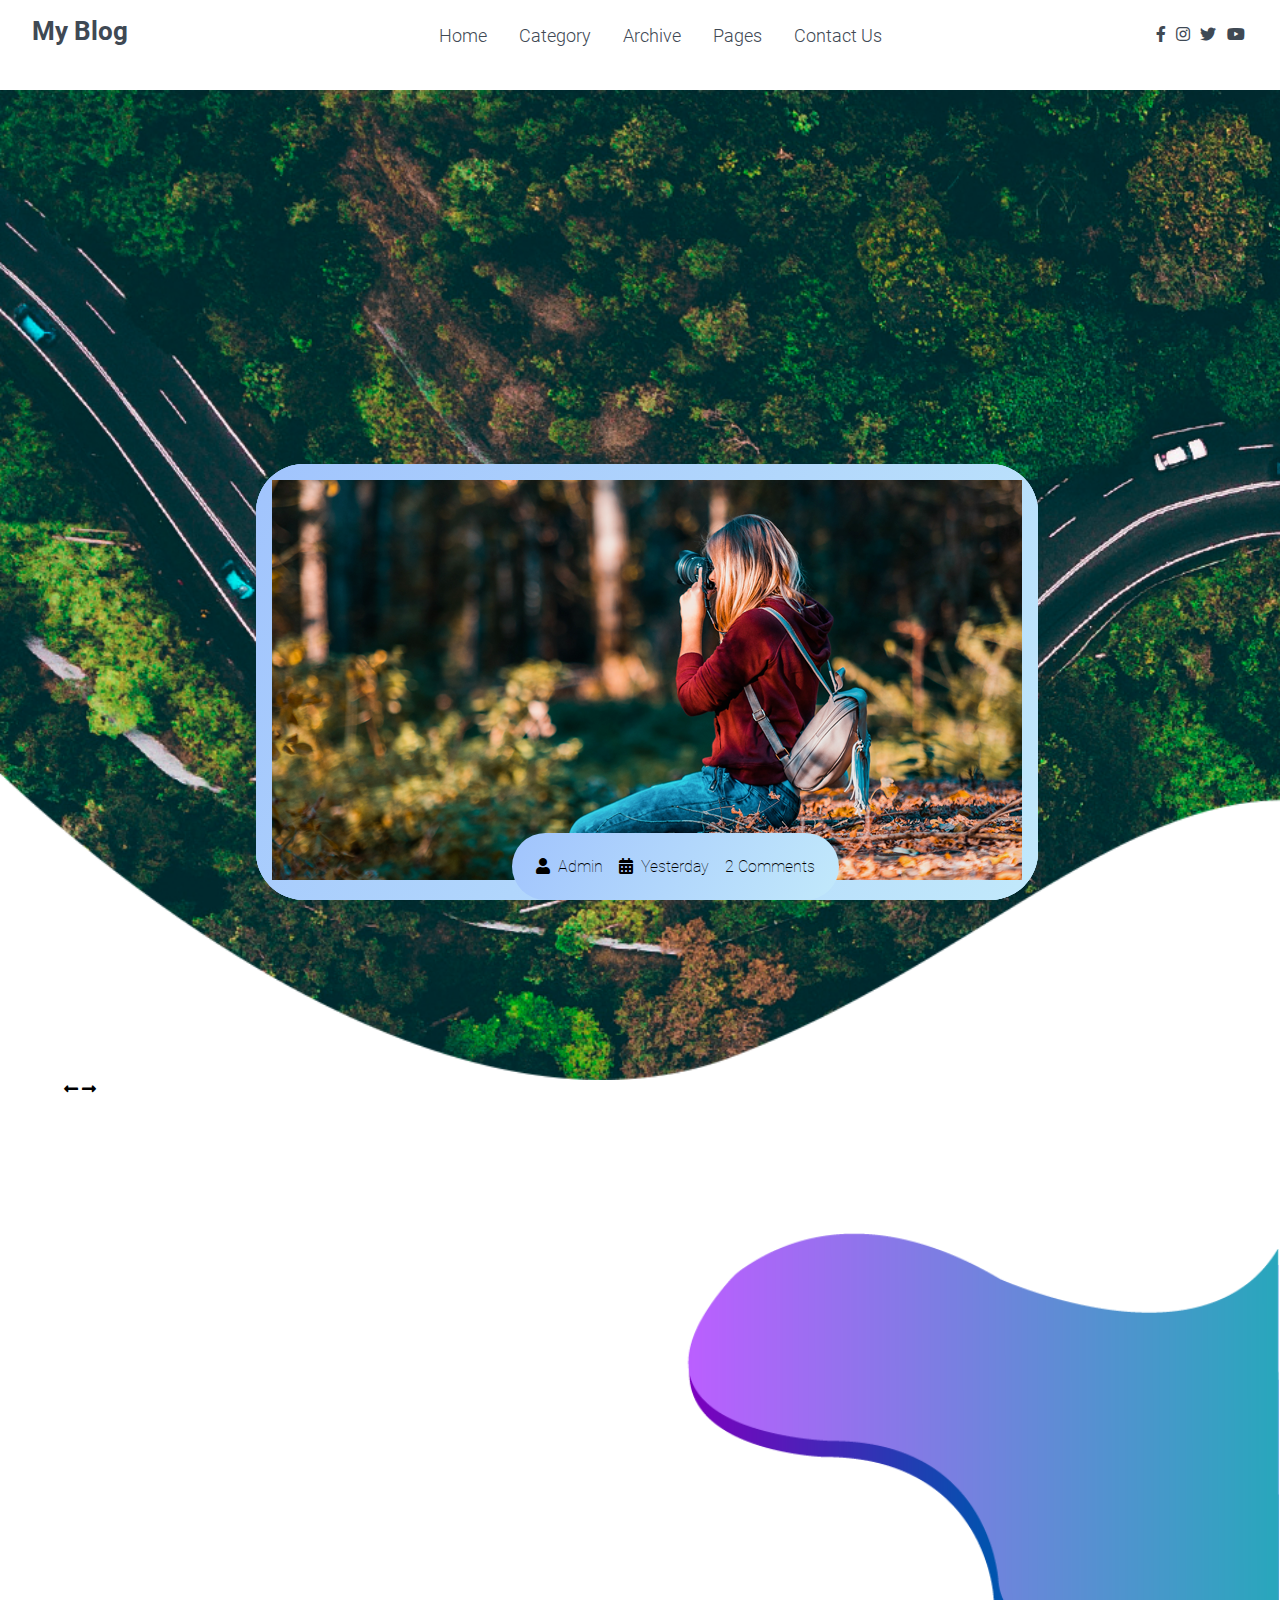
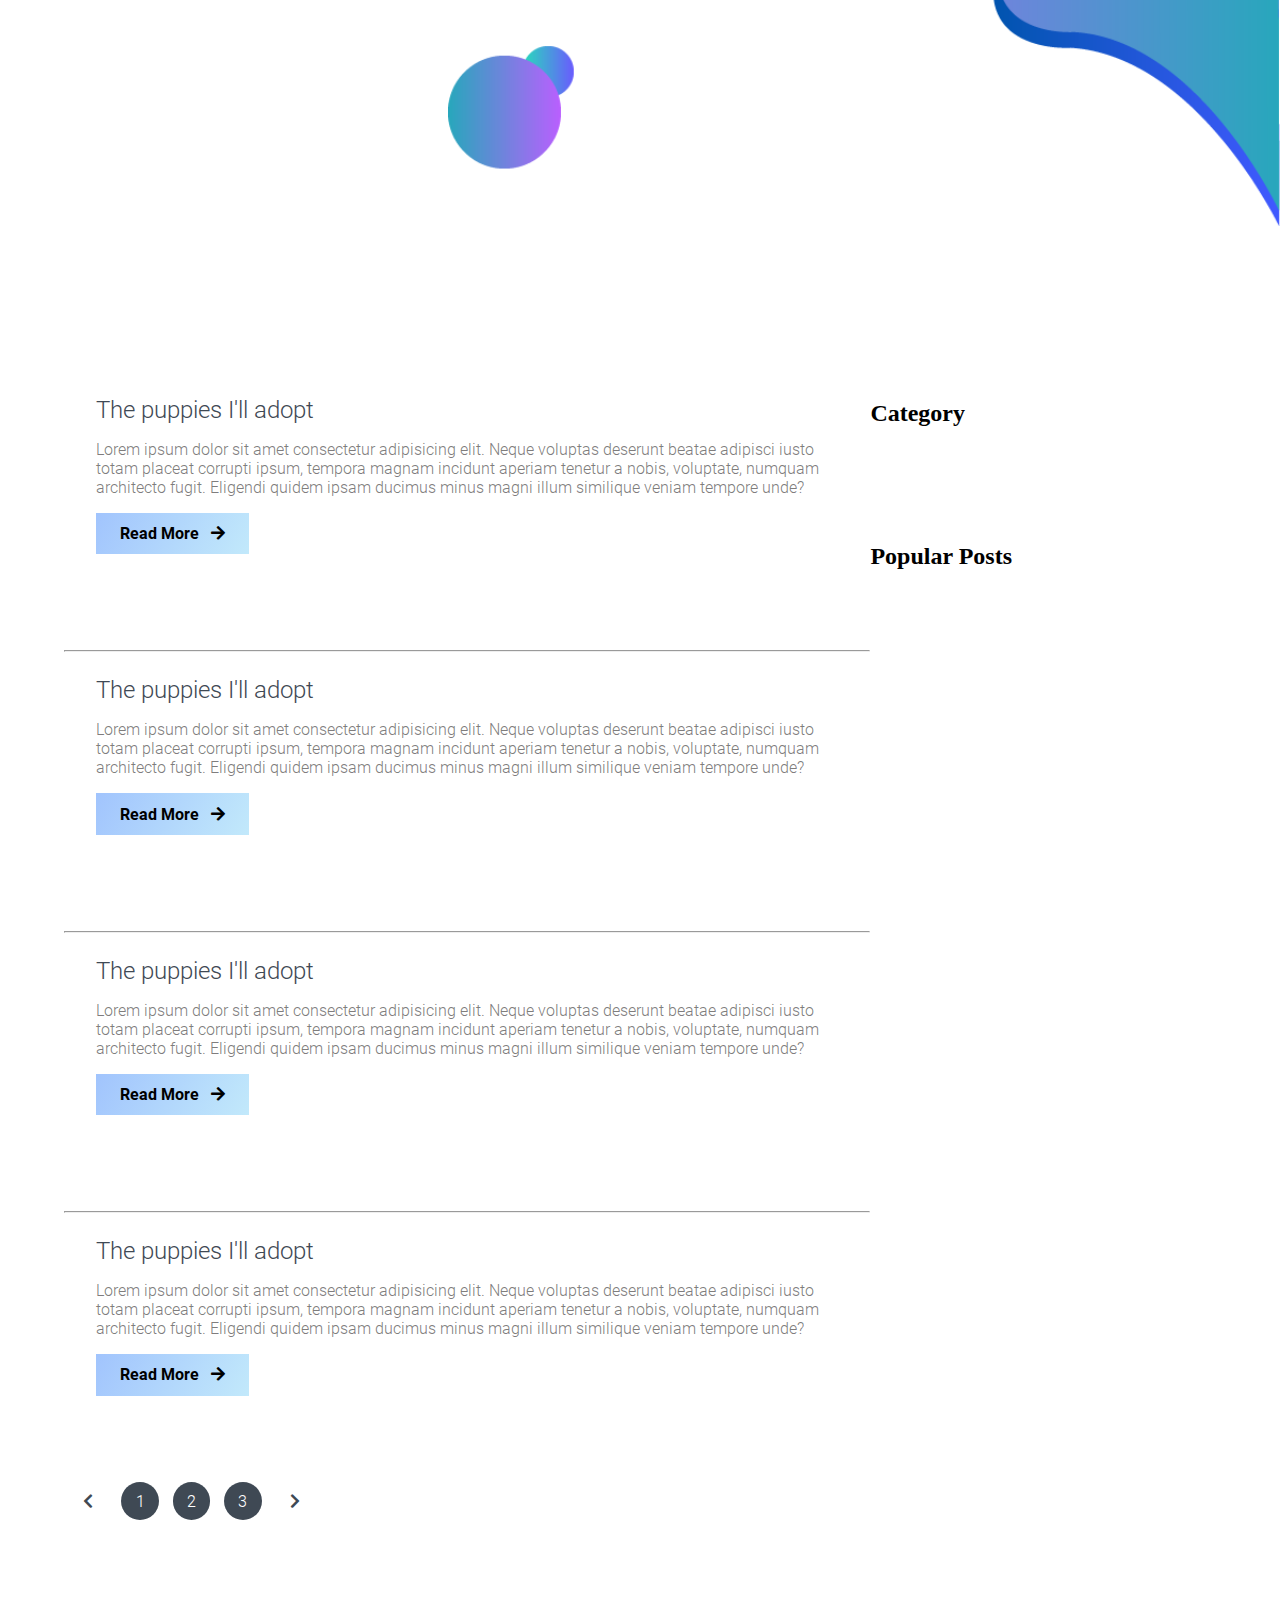
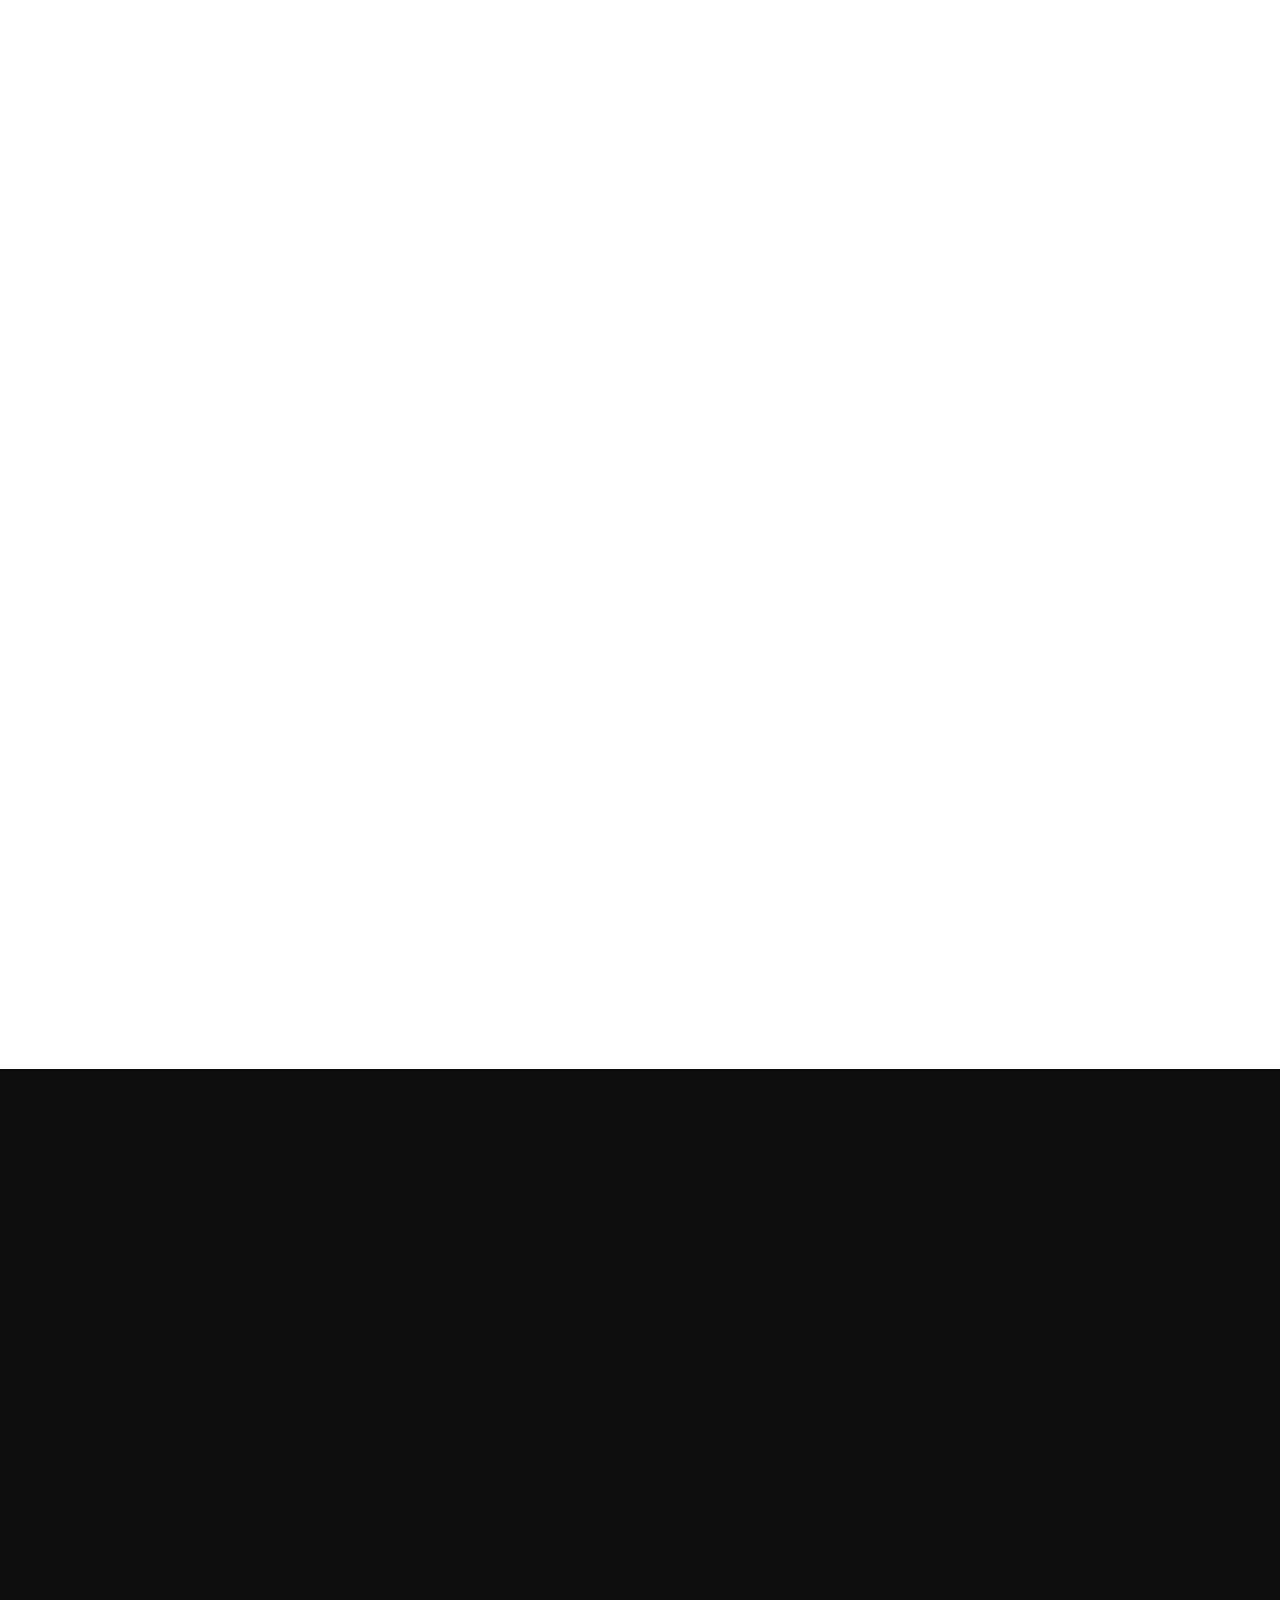
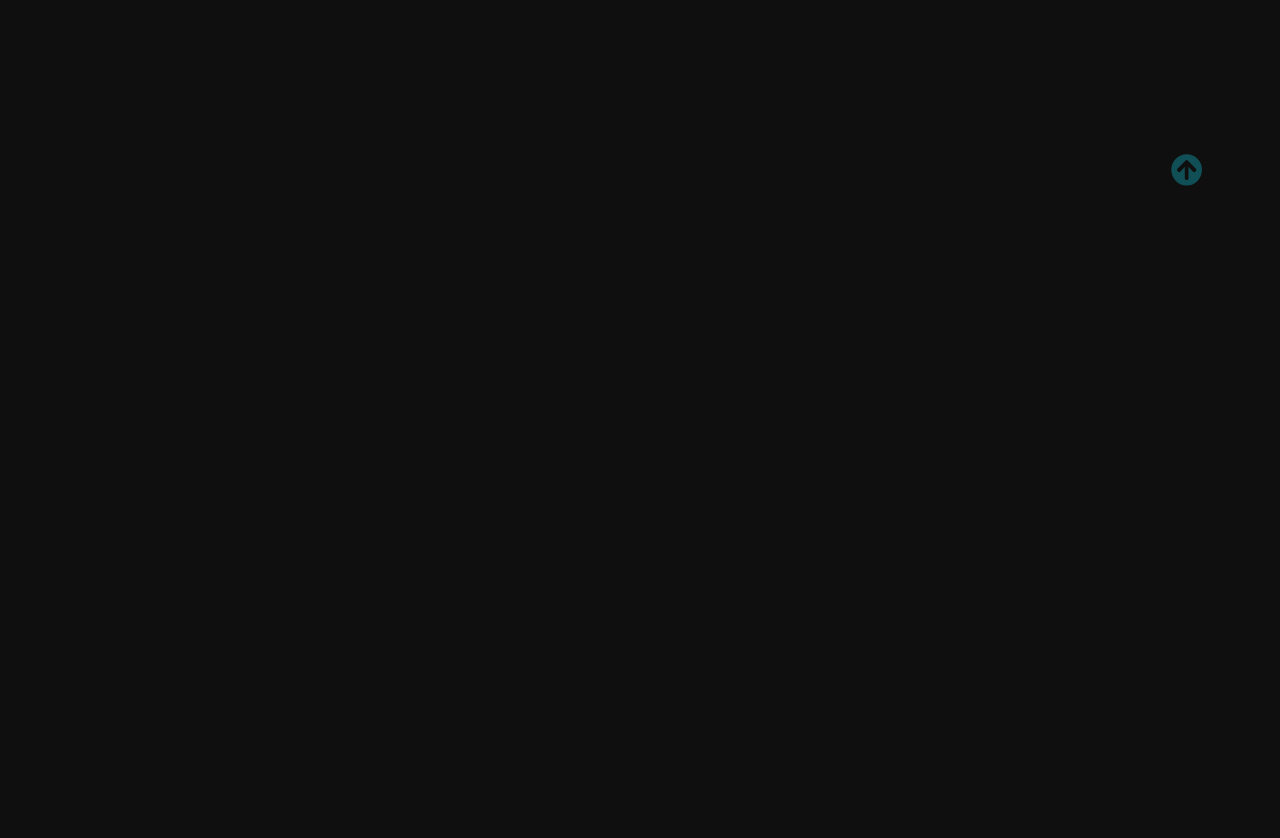
==== index.html @ 189ca778 "finished adding aos to site content" ====
<!DOCTYPE html>
<html lang="en">
<head>
    <meta charset="UTF-8">
    <meta name="viewport" content="width=device-width, initial-scale=1.0">
    <meta http-equiv="X-UA-Compatible" content="ie=edge">
    <title >My Blog</title>

    <!-- Font Awesome Icons -->
    <link rel="stylesheet" href="./css/all.css">

    <!---------------- Owl-Carousel ------------->
    <link rel="stylesheet" href="./css/owl.carousel.min.css">
    <link rel="stylesheet" href="./css/owl.theme.default.min.css">

    <!-- ------ AOS Library --------- -->
    <link rel="stylesheet" href="./css/aos.css">

    <!-- Custom Style -->
    <link rel="stylesheet" href="./css/style.css">
</head>
<body>
    <!-- ------------------------------ Navigation ------------------------------- -->

    <nav class="nav">
        <div class="nav-menu flex-row">
            <div class="nav-brand">
                <a href="#" class="text-gray">My Blog</a>
            </div>
            <div class="toggle-collapse">
                <div class="toggle-icons">
                    <i class="fas fa-bars"></i>
                </div>
            </div>
            <div>
                <ul class="nav-items">
                    <li class="nav-link">
                        <a href="#">Home</a>
                    </li>
                    <li class="nav-link">
                        <a href="#">Category</a>
                    </li>
                    <li class="nav-link">
                        <a href="#">Archive</a>
                    </li>
                    <li class="nav-link">
                        <a href="#">Pages</a>
                    </li>
                    <li class="nav-link">
                        <a href="#">Contact Us</a>
                    </li>
                </ul>
            </div>
            <div class="social text-gray">
                <a href="#"><i class="fab fa-facebook-f"></i></a>
                <a href="#"><i class="fab fa-instagram"></i></a>
                <a href="#"><i class="fab fa-twitter"></i></a>
                <a href="#"><i class="fab fa-youtube"></i></a>
            </div>
        </div>
    </nav>

    <!-- --------------X---------------- Navigation ----------------X--------------- -->

    <!--------------------- Main Site Section ------------------------->

    <main>

        <!-------------------- Site Title ---------------------->

        <section class="site-title">
            <div class="site-background" data-aos="fade-up" data-aos-delay="100">
                <h3>The Places I'll Go</h3>
                <h1>When Quarantine Ends</h1>
                <button class="btn">Explore</button>
            </div>
        </section>
        
        <!---------X----------- Site Title ------------X---------->
        


        <!--------------------- Blog Carousel ---------------------->


        <section>
            <div class="blog">
                <div class="container">
                    <div class="owl-carousel owl-theme blog-post">
                        <div class="blog-content" data-aos="fade-right" data-aos-delay="200">
                            <img src="./assets/Blog-post/post-1.jpg" alt="post-1">
                            <div class="blog-title">
                                <h3>London Fashion week's continued the evolution</h3>
                                <button class="btn btn-blog">Fashion</button>
                                <span>2 minutes</span>
                            </div>
                        </div>
                        <div class="blog-content" data-aos="fade-in" data-aos-delay="200">
                            <img src="./assets/Blog-post/post-3.jpg" alt="post-1">
                            <div class="blog-title">
                                <h3>London Fashion week's continued the evolution</h3>
                                <button class="btn btn-blog">Fashion</button>
                                <span>2 minutes</span>
                            </div>
                        </div>
                        <div class="blog-content" data-aos="fade-left" data-aos-delay="200">
                            <img src="./assets/Blog-post/post-2.jpg" alt="post-1">
                            <div class="blog-title">
                                <h3>London Fashion week's continued the evolution</h3>
                                <button class="btn btn-blog">Fashion</button>
                                <span>2 minutes</span>
                            </div>
                        </div>
                        <div class="blog-content" data-aos="fade-right" data-aos-delay="200">
                            <img src="./assets/Blog-post/post-5.png" alt="post-1">
                            <div class="blog-title">
                                <h3>London Fashion week's continued the evolution</h3>
                                <button class="btn btn-blog">Fashion</button>
                                <span>2 minutes</span>
                            </div>
                        </div>
                    </div>
                    <div class="owl-navigation">
                        <span class="owl-nav-prev"><i class="fas fa-long-arrow-alt-left"></i></span>
                        <span class="owl-nav-next"><i class="fas fa-long-arrow-alt-right"></i></span>
                    </div>
                </div>
            </div>
        </section>
        

        <!-----------X---------- Blog Carousel -------------X--------->


        <!---------------------- Site Content ------------------->


        <section class="container">
            <div class="site-content">
                <div class="posts">
                    <div class="post-content">
                        <div class="post-image">
                            <div>
                                <img src="./assets/Blog-post/blog1.png" class="img" alt="blog1">
                            </div>
                            <div class="post-info flex-row">
                                <span><i class="fas fa-user text-grey"></i>&nbsp;&nbsp;Admin</span>
                                <span><i class="fas fa-calendar-alt text-grey"></i>&nbsp;&nbsp;Yesterday</span>
                                <span>2 Comments</span>
                            </div>
                        </div>
                        <div class="post-title">
                            <a href="#">The puppies I'll adopt</a>
                            <p>Lorem ipsum dolor sit amet consectetur adipisicing elit. Neque voluptas deserunt beatae
                                adipisci iusto totam placeat corrupti ipsum, tempora magnam incidunt aperiam tenetur a
                                nobis, voluptate, numquam architecto fugit. Eligendi quidem ipsam ducimus minus magni
                                illum similique veniam tempore unde?
                            </p>
                            <button class="btn post-btn">Read More &nbsp; <i class="fas fa-arrow-right"></i></button>
                        </div>
                    </div>
                    <hr>

                    <div class="post-content">
                        <div class="post-image">
                            <div>
                                <img src="./assets/Blog-post/blog1.png" class="img" alt="blog1">
                            </div>
                            <div class="post-info flex-row">
                                <span><i class="fas fa-user text-grey"></i>&nbsp;&nbsp;Admin</span>
                                <span><i class="fas fa-calendar-alt text-grey"></i>&nbsp;&nbsp;Yesterday</span>
                                <span>2 Comments</span>
                            </div>
                        </div>
                        <div class="post-title">
                            <a href="#">The puppies I'll adopt</a>
                            <p>Lorem ipsum dolor sit amet consectetur adipisicing elit. Neque voluptas deserunt beatae
                                adipisci iusto totam placeat corrupti ipsum, tempora magnam incidunt aperiam tenetur a
                                nobis, voluptate, numquam architecto fugit. Eligendi quidem ipsam ducimus minus magni
                                illum similique veniam tempore unde?
                            </p>
                            <button class="btn post-btn">Read More &nbsp; <i class="fas fa-arrow-right"></i></button>
                        </div>
                    </div>
                    <hr>

                    <div class="post-content">
                        <div class="post-image">
                            <div>
                                <img src="./assets/Blog-post/blog1.png" class="img" alt="blog1">
                            </div>
                            <div class="post-info flex-row">
                                <span><i class="fas fa-user text-grey"></i>&nbsp;&nbsp;Admin</span>
                                <span><i class="fas fa-calendar-alt text-grey"></i>&nbsp;&nbsp;Yesterday</span>
                                <span>2 Comments</span>
                            </div>
                        </div>
                        <div class="post-title">
                            <a href="#">The puppies I'll adopt</a>
                            <p>Lorem ipsum dolor sit amet consectetur adipisicing elit. Neque voluptas deserunt beatae
                                adipisci iusto totam placeat corrupti ipsum, tempora magnam incidunt aperiam tenetur a
                                nobis, voluptate, numquam architecto fugit. Eligendi quidem ipsam ducimus minus magni
                                illum similique veniam tempore unde?
                            </p>
                            <button class="btn post-btn">Read More &nbsp; <i class="fas fa-arrow-right"></i></button>
                        </div>
                    </div>
                    <hr>
                    
                    <div class="post-content">
                        <div class="post-image">
                            <div>
                                <img src="./assets/Blog-post/blog1.png" class="img" alt="blog1">
                            </div>
                            <div class="post-info flex-row">
                                <span><i class="fas fa-user text-grey"></i>&nbsp;&nbsp;Admin</span>
                                <span><i class="fas fa-calendar-alt text-grey"></i>&nbsp;&nbsp;Yesterday</span>
                                <span>2 Comments</span>
                            </div>
                        </div>
                        <div class="post-title">
                            <a href="#">The puppies I'll adopt</a>
                            <p>Lorem ipsum dolor sit amet consectetur adipisicing elit. Neque voluptas deserunt beatae
                                adipisci iusto totam placeat corrupti ipsum, tempora magnam incidunt aperiam tenetur a
                                nobis, voluptate, numquam architecto fugit. Eligendi quidem ipsam ducimus minus magni
                                illum similique veniam tempore unde?
                            </p>
                            <button class="btn post-btn">Read More &nbsp; <i class="fas fa-arrow-right"></i></button>
                        </div>
                    </div>
                    <div class="pagination">
                        <a href="#"><i class="fas fa-chevron-left"></i></a>
                        <a href="#" class="pages">1</a>
                        <a href="#" class="pages">2</a>
                        <a href="#" class="pages">3</a>
                        <a href="#"><i class="fas fa-chevron-right"></i></a>
                    </div>
                </div>
                <aside class="sidebar">
                    <div class="category">
                        <h2>Category</h2>
                        <ul>
                            <li class="list-items" data-aos="fade-left" data-aos-delay="100">
                                <a href="#">Software</a>
                                <span>(0.5)</span>
                            </li>

                            <li class="list-items" data-aos="fade-left" data-aos-delay="200">
                                <a href="#">Technology</a>
                                <span>(0.5)</span>
                            </li>

                            <li class="list-items" data-aos="fade-left" data-aos-delay="300">
                                <a href="#">Lifestyle</a>
                                <span>(0.5)</span>
                            </li>

                            <li class="list-items" data-aos="fade-left" data-aos-delay="400">
                                <a href="#">Shopping</a>
                                <span>(0.5)</span>
                            </li>
                        </ul>
                    </div>
                    <div class="popular-posts">
                        <h2>Popular Posts</h2>
                        <div class="post-content" data-aos="flip-up" data-aos-delay="100">
                            <div class="post-image">
                                <div>
                                    <img src="./assets/Blog-post/blog1.png" class="img" alt="blog1">
                                </div>
                                <div class="post-info flex-row">
                                    <span><i class="fas fa-user text-grey"></i>&nbsp;&nbsp;Admin</span>
                                    <span><i class="fas fa-calendar-alt text-grey"></i>&nbsp;&nbsp;Yesterday</span>
                                    <span>2 Comments</span>
                                </div>
                            </div>
                            <div class="post-title">
                                <a href="#">The puppies I'll adopt</a>
                                <p>Lorem ipsum dolor sit amet consectetur adipisicing elit. Neque voluptas deserunt beatae
                                    adipisci iusto totam placeat corrupti ipsum, tempora magnam incidunt aperiam tenetur a
                                    nobis, voluptate, numquam architecto fugit. Eligendi quidem ipsam ducimus minus magni
                                    illum similique veniam tempore unde?
                                </p>
                                <button class="btn post-btn">Read More &nbsp; <i class="fas fa-arrow-right"></i></button>
                            </div>
                        </div>

                        <div class="post-content" data-aos="flip-up" data-aos-delay="200">
                            <div class="post-image">
                                <div>
                                    <img src="./assets/Blog-post/blog1.png" class="img" alt="blog1">
                                </div>
                                <div class="post-info flex-row">
                                    <span><i class="fas fa-user text-grey"></i>&nbsp;&nbsp;Admin</span>
                                    <span><i class="fas fa-calendar-alt text-grey"></i>&nbsp;&nbsp;Yesterday</span>
                                    <span>2 Comments</span>
                                </div>
                            </div>
                            <div class="post-title">
                                <a href="#">The puppies I'll adopt</a>
                                <p>Lorem ipsum dolor sit amet consectetur adipisicing elit. Neque voluptas deserunt beatae
                                    adipisci iusto totam placeat corrupti ipsum, tempora magnam incidunt aperiam tenetur a
                                    nobis, voluptate, numquam architecto fugit. Eligendi quidem ipsam ducimus minus magni
                                    illum similique veniam tempore unde?
                                </p>
                                <button class="btn post-btn">Read More &nbsp; <i class="fas fa-arrow-right"></i></button>
                            </div>
                        </div>

                        <div class="post-content" data-aos="flip-up" data-aos-delay="300">
                            <div class="post-image">
                                <div>
                                    <img src="./assets/Blog-post/blog1.png" class="img" alt="blog1">
                                </div>
                                <div class="post-info flex-row">
                                    <span><i class="fas fa-user text-grey"></i>&nbsp;&nbsp;Admin</span>
                                    <span><i class="fas fa-calendar-alt text-grey"></i>&nbsp;&nbsp;Yesterday</span>
                                    <span>2 Comments</span>
                                </div>
                            </div>
                            <div class="post-title">
                                <a href="#">The puppies I'll adopt</a>
                                <p>Lorem ipsum dolor sit amet consectetur adipisicing elit. Neque voluptas deserunt beatae
                                    adipisci iusto totam placeat corrupti ipsum, tempora magnam incidunt aperiam tenetur a
                                    nobis, voluptate, numquam architecto fugit. Eligendi quidem ipsam ducimus minus magni
                                    illum similique veniam tempore unde?
                                </p>
                                <button class="btn post-btn">Read More &nbsp; <i class="fas fa-arrow-right"></i></button>
                            </div>
                        </div>

                        <div class="post-content" data-aos="flip-up" data-aos-delay="400">
                            <div class="post-image">
                                <div>
                                    <img src="./assets/Blog-post/blog1.png" class="img" alt="blog1">
                                </div>
                                <div class="post-info flex-row">
                                    <span><i class="fas fa-user text-grey"></i>&nbsp;&nbsp;Admin</span>
                                    <span><i class="fas fa-calendar-alt text-grey"></i>&nbsp;&nbsp;Yesterday</span>
                                    <span>2 Comments</span>
                                </div>
                            </div>
                            <div class="post-title">
                                <a href="#">The puppies I'll adopt</a>
                                <p>Lorem ipsum dolor sit amet consectetur adipisicing elit. Neque voluptas deserunt beatae
                                    adipisci iusto totam placeat corrupti ipsum, tempora magnam incidunt aperiam tenetur a
                                    nobis, voluptate, numquam architecto fugit. Eligendi quidem ipsam ducimus minus magni
                                    illum similique veniam tempore unde?
                                </p>
                                <button class="btn post-btn">Read More &nbsp; <i class="fas fa-arrow-right"></i></button>
                            </div>
                        </div>
                    </div>

                    <div class="newsletter" data-aos="fade-up" data-aos-delay="300">
                        <h2>Newsletter</h2>
                        <div class="form-element">
                            <input type="text" class="input-element" placeholder="Email">
                            <button class="btn form-btn">Subscribe</button>
                        </div>
                    </div>

                    <div class="popular-tags" data-aos="fade-up" data-aos-delay="200">
                        <h2>Popular Tags</h2>
                        <div class="tags flex-row">
                            <span class="tag" data-aos="flip-up" data-aos-delay="100">Software</span>
                            <span class="tag" data-aos="flip-up" data-aos-delay="200">Software</span>
                            <span class="tag" data-aos="flip-up" data-aos-delay="300">Software</span>
                            <span class="tag" data-aos="flip-up" data-aos-delay="400">Software</span>
                            <span class="tag" data-aos="flip-up" data-aos-delay="500">Software</span>
                        </div>
                    </div>
                </aside>
            </div>
        </section>

        <!-----------X----------- Site Content ---------X---------->


    </main>


    <!---------X------------ Main Site Section -----------X-------------->

    <!---------------------- Footer -------------------->

    <footer class="footer">
        <div class="container">
            <div class="about-us" data-aos="fade-right" data-aos-delay="200">
                <h2>About us</h2>
                <p>Lorem ipsum dolor sit amet consectetur adipisicing elit. Accusantium quia atque nemo ad modi officiis
                    iure, autem nulla tenetur repellendus.</p>
            </div>
            <div class="newsletter" data-aos="fade-right" data-aos-delay="200">
                <h2>Newsletter</h2>
                <p>Stay update with our latest</p>
                <div class="form-element">
                    <input type="text" placeholder="Email"><span><i class="fas fa-chevron-right"></i></span>
                </div>
            </div>
            <div class="instagram" data-aos="fade-left" data-aos-delay="200">
                <h2>Instagram</h2>
                <div class="flex-row">
                    <img src="./assets/instagram/thumb-card3.png" alt="insta1">
                    <img src="./assets/instagram/thumb-card4.png" alt="insta2">
                    <img src="./assets/instagram/thumb-card5.png" alt="insta3">
                </div>
                <div class="flex-row">
                    <img src="./assets/instagram/thumb-card6.png" alt="insta4">
                    <img src="./assets/instagram/thumb-card7.png" alt="insta5">
                    <img src="./assets/instagram/thumb-card8.png" alt="insta6">
                </div>
            </div>
            <div class="follow" data-aos="fade-left" data-aos-delay="200">
                <h2>Follow us</h2>
                <p>Let us be Social</p>
                <div>
                    <i class="fab fa-facebook-f"></i>
                    <i class="fab fa-twitter"></i>
                    <i class="fab fa-instagram"></i>
                    <i class="fab fa-youtube"></i>
                </div>
            </div>
        </div>
        <div class="move-up">
            <span><i class="fas fa-arrow-circle-up fa-2x"></i></span>
        </div>
    </footer>

    <!-----------X----------- Footer -----------X--------->


    <!-- Jquery Library file -->
    <script src="./js/Jquery3.5.1.min.js"></script>

    <!------------- Owl-Carousel JS ----------->
    <script src="./js/owl.carousel.min.js"></script>

    <!-- Custom Javascript file -->
    <script src="./js/main.js"></script>
</body>
</html>
---- css/style.css ----
@import url("./fonts.css");

html, body{
    margin: 0%;
    box-sizing: border-box;
    overflow-x: hidden;
}

:root{

    /* Theme Colors */
    --text-gray: #3f4954;
    --text-light : #686666da;
    --bg-color: #0f0f0f;
    --white: #ffffff;
    --midnight: #104f55;

    /* Gradient Color */
    --sky: linear-gradient(120deg, #a1c4fd 0%, #c2e9fb 100%);

    /* Theme font-family */
    --Light: 'Light', cursive;
    --Thin: 'Thin', cursive;
    --Bold: 'Bold', cursive;
    --Black: 'Black', cursive;
}

/* ------------- Global Classes ---------------- */

a{
    text-decoration: none;
    color: var(--text-gray);
}

.flex-row{
    display: flex;
    flex-direction: row;
    flex-wrap: wrap;
}

ul{
    list-style-type: none;
}

h1{
    font-family: var(--Black);
    font-size: 2.5rem;
}

h2{
    font-family: var('Black');
}

h3{
    font-family: var(--Thin);
    font-size: 1.3rem;
}

button.btn{
    border: none;
    border-radius: 2rem;
    padding: 1rem 3rem;
    font-size: 1rem;
    font-family: var(--Bold);
    cursor: pointer;
}

span{
    font-family: var(--Thin);
}

.container{
    margin: 0 5vw;
}

.text-gray{
    color: var(--text-gray);
}

p{
    font-family: var(--Light);
    color: var(--text-light);
}



/* ------X------- Global Classes ---------X------- */


/* ------------- Navigation Bar --------------- */

.nav{
    background: white;
    padding: 0 2rem;
    height: 0rem;
    min-height: 10vh;
    overflow: hidden;
    transition: height 1s ease-in-out;
}

.nav .nav-menu{
    justify-content: space-between;
}

.nav .toggle-collapse{
    position: absolute;
    top: 0%;
    width: 90%;
    cursor: pointer;
    display: none;
}

.nav .toggle-collapse .toggle-icons{
    display: flex;
    justify-content: flex-end;
    padding: 1.7rem 0;
}

.nav .toggle-collapse .toggle-icons i{
    font-size: 1.4rem;
    color: var(--text-gray);
}

.collapse{
    height: 30rem;
}

.nav .nav-items{
    display: flex;
    margin: 0;
}

.nav .nav-items .nav-link{
    padding: 1.6rem 1rem;
    font-size: 1.1rem;
    position: relative;
    font-family: var(--Light);
    font-size: 1.1rem;
}

.nav .nav-items .nav-link:hover{
    background-color: var(--midnight);
}

.nav .nav-items .nav-link:hover a{
    color: var(--white);
}


.nav .nav-brand a{
    font-size: 1.6rem;
    padding: 1rem 0;
    display: block;
    font-family: var(--Bold);
    font-size: 1.6rem;
}

.nav .social{
    padding: 1.4rem 0;
}

.nav .social i{
    padding: 0.2rem;
}

.nav .social i:hover{
    color: #a1c4cf;
}



/* ------X------- Navigation Bar --------X------- */


/*---------------- Main Content ---------------- */

    /* ---------- Site Title ------------ */
    main .site-title{
        background: url('../assets/Background-image.png');
        background-size: cover;
        height: 110vh;
        display: flex;
        justify-content: center;
    }


    main .site-title .site-background{
        padding-top: 10rem;
        text-align: center;
        color: var(--white);
    }

    main .site-title h1, h3{
        margin: .3rem;
    }

    main .site-title .btn{
        margin: 1.8rem;
        background: var(--sky);
    }

    main .site-title .btn:hover{
        background: transparent;
        border: 1px solid var(--white);
        color: var(--white);
    }

    /* -----X----- Site Title ------X------ */


/* --------------------- Blog Carousel ---------------------- */

main .blog{
    background: url('../assets/Abract01.png');
    background-repeat: no-repeat;
    background-position: right;
    height: 100vh;
    width: 100%;
    background-size: 65%;
}

main .blog .blog-post{
    padding-top: 6rem;
}


main .blog-post .blog-content{
    display: flex;
    flex-direction: column;
    text-align: center;
    width: 80%;
    margin: 3rem 2rem;
    box-shadow: 0 15px 20px rgba(0, 0, 0, 0.2);

}


main .blog-content .blog-title{
    padding: 2rem 0;
}

main .blog-content .btn-blog{
    padding: .7rem 2rem;
    background: var(--sky);
    margin: .5rem;
}

main .blog-content span{
    display: block;
}

section .container .owl-nav{
    position: absolute;
    top: 0%;
    margin: 0 auto;
    width: 100%;
}

.owl-nav .owl-prev .owl-nav-prev,
.owl-nav .owl-next .owl-nav-next{
    color: var(--text-gray);
    background: transparent;
    font-size: 2rem;
}

.owl-theme .owl-nav [class*='owl-']:hover{
    background: transparent;
    color: var(--midnight);
}

.owl-theme .owl-nav [class*='owl-']{
    outline: none;
}



/* ------X--------------- Blog Carousel -----------X----------- */


/* ------------------- Site Content ----------------- */


main .site-content{
    display: grid;
    grid-template-columns: 70% 30%;
}

main .post-content{
    width: 100%;
    margin-bottom: 5rem;
}

main .site-content .post-content >  .post-image, .post-title{
    padding: 1rem 2rem;
    position: relative;
}

main .site-content .post-content > .post-image, .post-info{
    background: var(--sky);
    padding: 1rem;
    position: absolute;
    bottom: 0%;
    left: 20vw;
    border-radius: 3rem;
}

main .site-content .post-content > .post-image > div{
    overflow: hidden;
}

main .site-content .post-content > .post-image .img{
    width: 100%;
    transition: all 1s ease;
}


main .site-content .post-content > .post-image .img:hover{
    transform: scale(1.3);
}

main .site-content .post-content > .post-image .post-info span{
    margin: 0.5rem;
}

main .post-content .post-title a{
    font-family: var(--Light);
    font-size: 1.5rem;
}

main .site-content .post-content .post-title .post-btn{
    border-radius: 0;
    padding: .7rem 1.5rem;
    background: var(--sky);
}

.site-content pagination{
    justify-content: center;
    color: var(--text-gray);
    margin: 4rem 0;
}

.site-content .pagination a{
    padding: .6rem .9rem;
    border-radius: 2rem;
    margin: 0.3rem;
    font-family: var(--Light);
}

.site-content .pagination .pages{
    background: var(--text-gray);
    color: var(--white);
}


/* ------------------- Site Content ----------------- */


/* ------------------- Sidebar ----------------------- */

.site-content > .sidebar .category-list{
    font-family: var(--Light);
}

.site-content > .sidebar .category-list .list-items{
    background: var(--sky);
    padding: 4rem 1rem;
    margin: .8rem 0;
    border-radius: 3rem;
    width: 70%;
    display: flex;
    justify-content: space-between;
}

.site-content > .sidebar .category-list .list-items a{
    color: black;
}

.site-content .side-bar .popular-post .post-content{
    padding: 1rem 0;
}

.site-content .sidebar .popular-post h2{
    padding-top: 8rem;
}

.site-content .sidebar .popular-post .post-info{
    padding: .4rem .1rem !important;
    bottom: 0rem !important;
    left: 1rem !important;
    border-radius: 0rem !important;
    background: white !important;
}

.site-content .sidebar .popular-post .post-title a{
    font-size: 1rem;
}

.site-content .sidebar .newsletter{
    padding-top: 3rem;
}

.site-content .sidebar .newsletter .form-element{
    padding: .5rem 2rem;
}

.site-content .sidebar .newsletter .input-element{
    width: 80%;
    height: 1.9rem;
    padding: .3rem .5rem;
    font-family: var(--Light);
    font-size: 1rem;
}

.site-content sidebar .newsletter .form-btn{
    border-radius: 0;
    padding: .8rem 32%;
    margin: 1rem 0;
    background: var(--sky);
}

.site-content .sidebar .popular-tags{
    padding: 5rem 0;
}

.site-content .sidebar .popular-tags .tag{
    background: var(--sky);
    padding: .4rem 1rem;
    border-radius: 3rem;
    margin: .4rem .6rem;

}


/* ------------------- Sidebar ----------------------- */


/*-------X--------- Main Content --------X-------- */


/* ----------------- Footer ---------------- */

footer.footer{
    height: 100%;
    background: var(--bg-color);
    position: relative;
}

footer.footer.container{
    display: grid;
    grid-template-columns: repeat(3, 1fr);
}

footer.footer .container > div{
    flex-grow: 1;
    flex-basis: 0;
    padding: 3rem .9rem;
}

footer.footer .container .about-us h2{
    color: var(--white);
}

footer.footer .newsletter .form-element{
    background: black;
    display: inline-block;
}

footer.footer .newsletter .form-element input{
    padding: .5rem .7rem;
    border: none;
    background: transparent;
    color: white;
    font-family: var(--Light);
    font-size: 1rem;
    width: 74%;
}

footer.footer .newsletter .form-element span{
    background: var(--sky);
    padding: .5rem .7rem;
    cursor:pointer;
}

footer.footer .instagram div >  img{
    display: inline-block;
    width: 25%;
    height: 50%;
    margin: .3rem .4rem;
}

footer.footer .follow div i{
    color: var(--white);
    padding: 0.4rem;
}

footer.footer .move-up{
    position: absolute;
    right: 6%;
    top: 50%;
}

footer.footer .move-up span{
    color: var(--midnight);
}

footer.footer .move-up span:hover{
    color: var(--white);
    cursor: pointer;
}


/* --------X--------- Footer --------X-------- */

/*            Viewport less then or equal to 1130px           */

@media only screen and (mas-width: 1130){
    .site-content .post-content > .post-image .post-info{
        left: 2rem !important;
        bottom: 1.2rem !important;
        border-radius: 0% !important;
    }

    .site-content .sidebar .popular-post .post-info{
        display: none !important;
    }

    footer.footer .container{
        grid-template-columns: repeat(2, 1fr);
    }
}

/*      X      Viewport less then or equal to 1130px     X      */

/*            Viewport less then or equal to 750px           */

@media only screen and (max-width: 750px){
    .nav .nav-menu {
        flex-direction: column;
    }

    .toggle-collapse{
        display: initial;
    }

    main .site-content{
        grid-template-columns: 100%;
    }

    footer.footer .container {
        grid-template-columns: repeat(1, 1fr);
    }
}


/*      X      Viewport less then or equal to 750px     X      */


/*            Viewport less then or equal to 520px           */

@media only screen and (max-width: 520px){
    main .blog{
        height: 125vh;
    }

    .site-content .post-content > .post-image .post-info{
        display: none;
    }

    footer.footer .container > div{
        padding: 1rem .9rem !important;
    }

    nav .toggle-collapse{
        width: 80% !important;

    }
}

/*      X      Viewport less then or equal to 520px     X      */
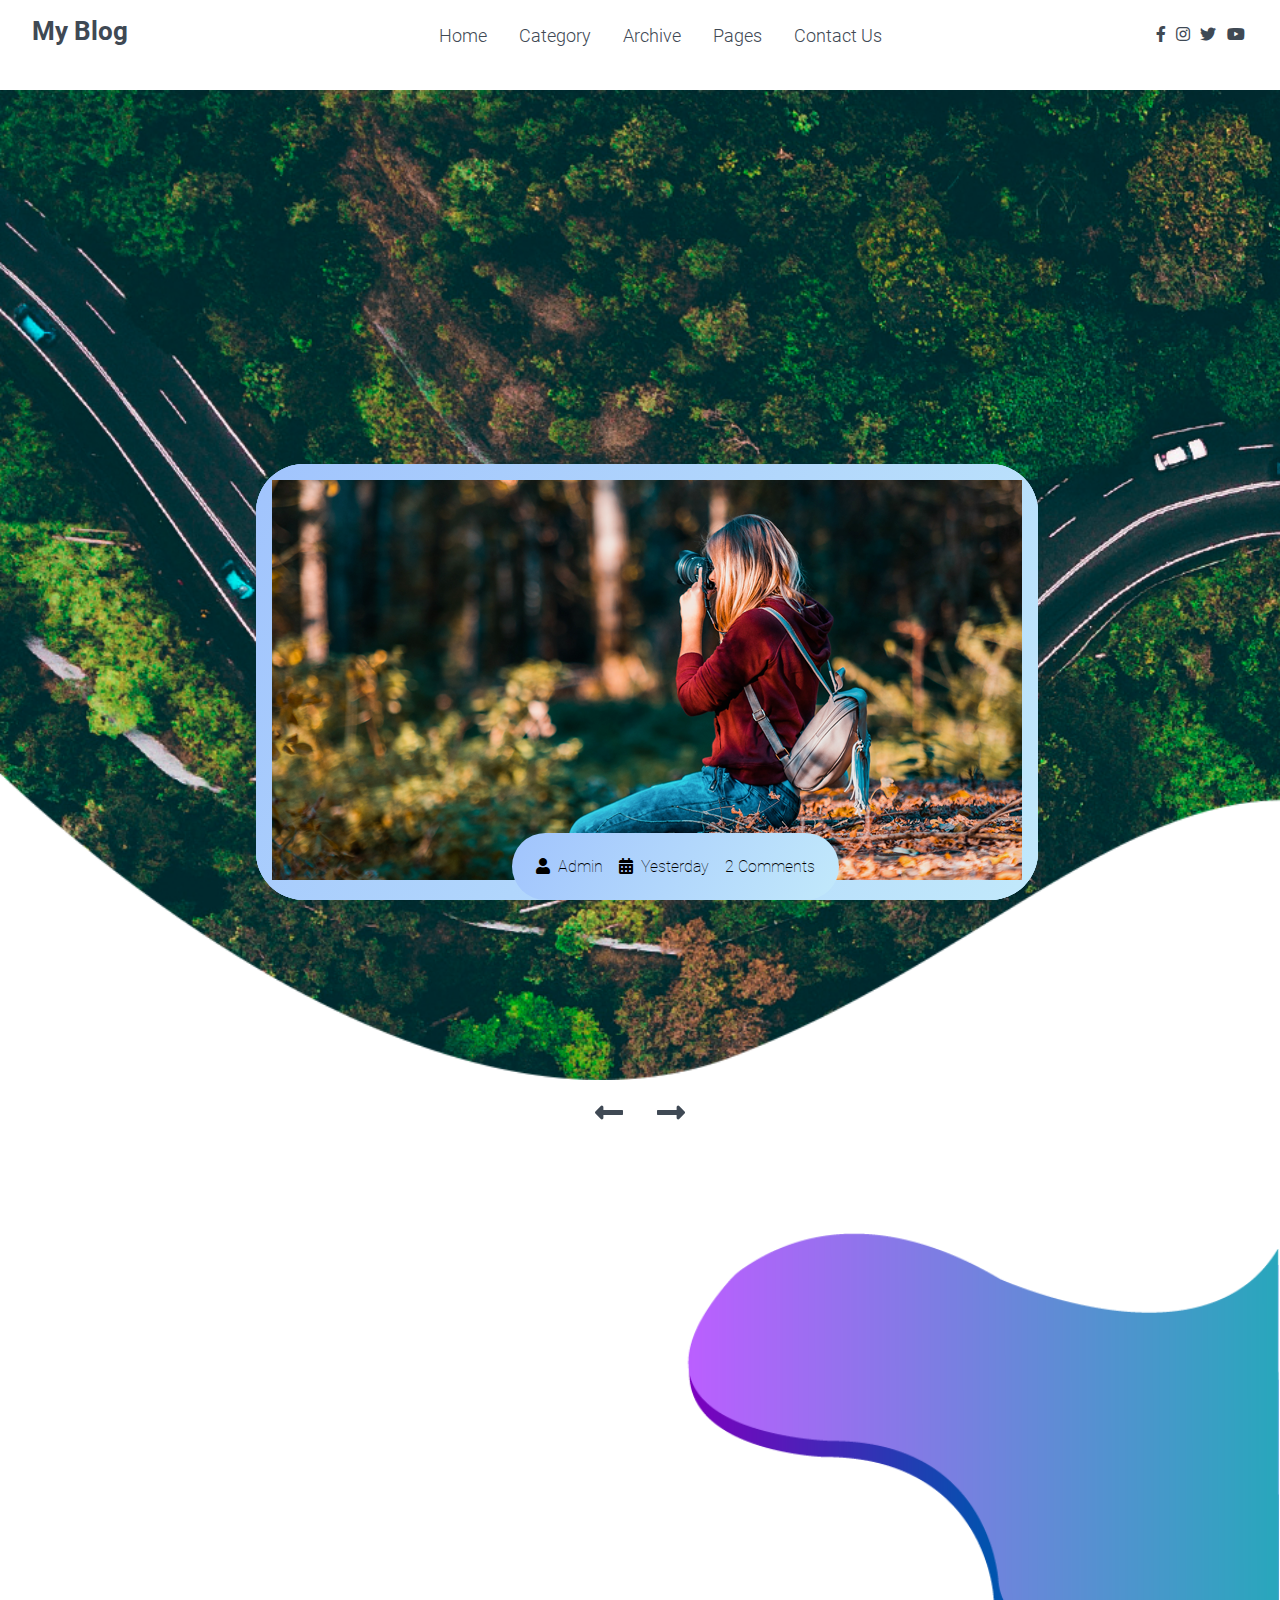
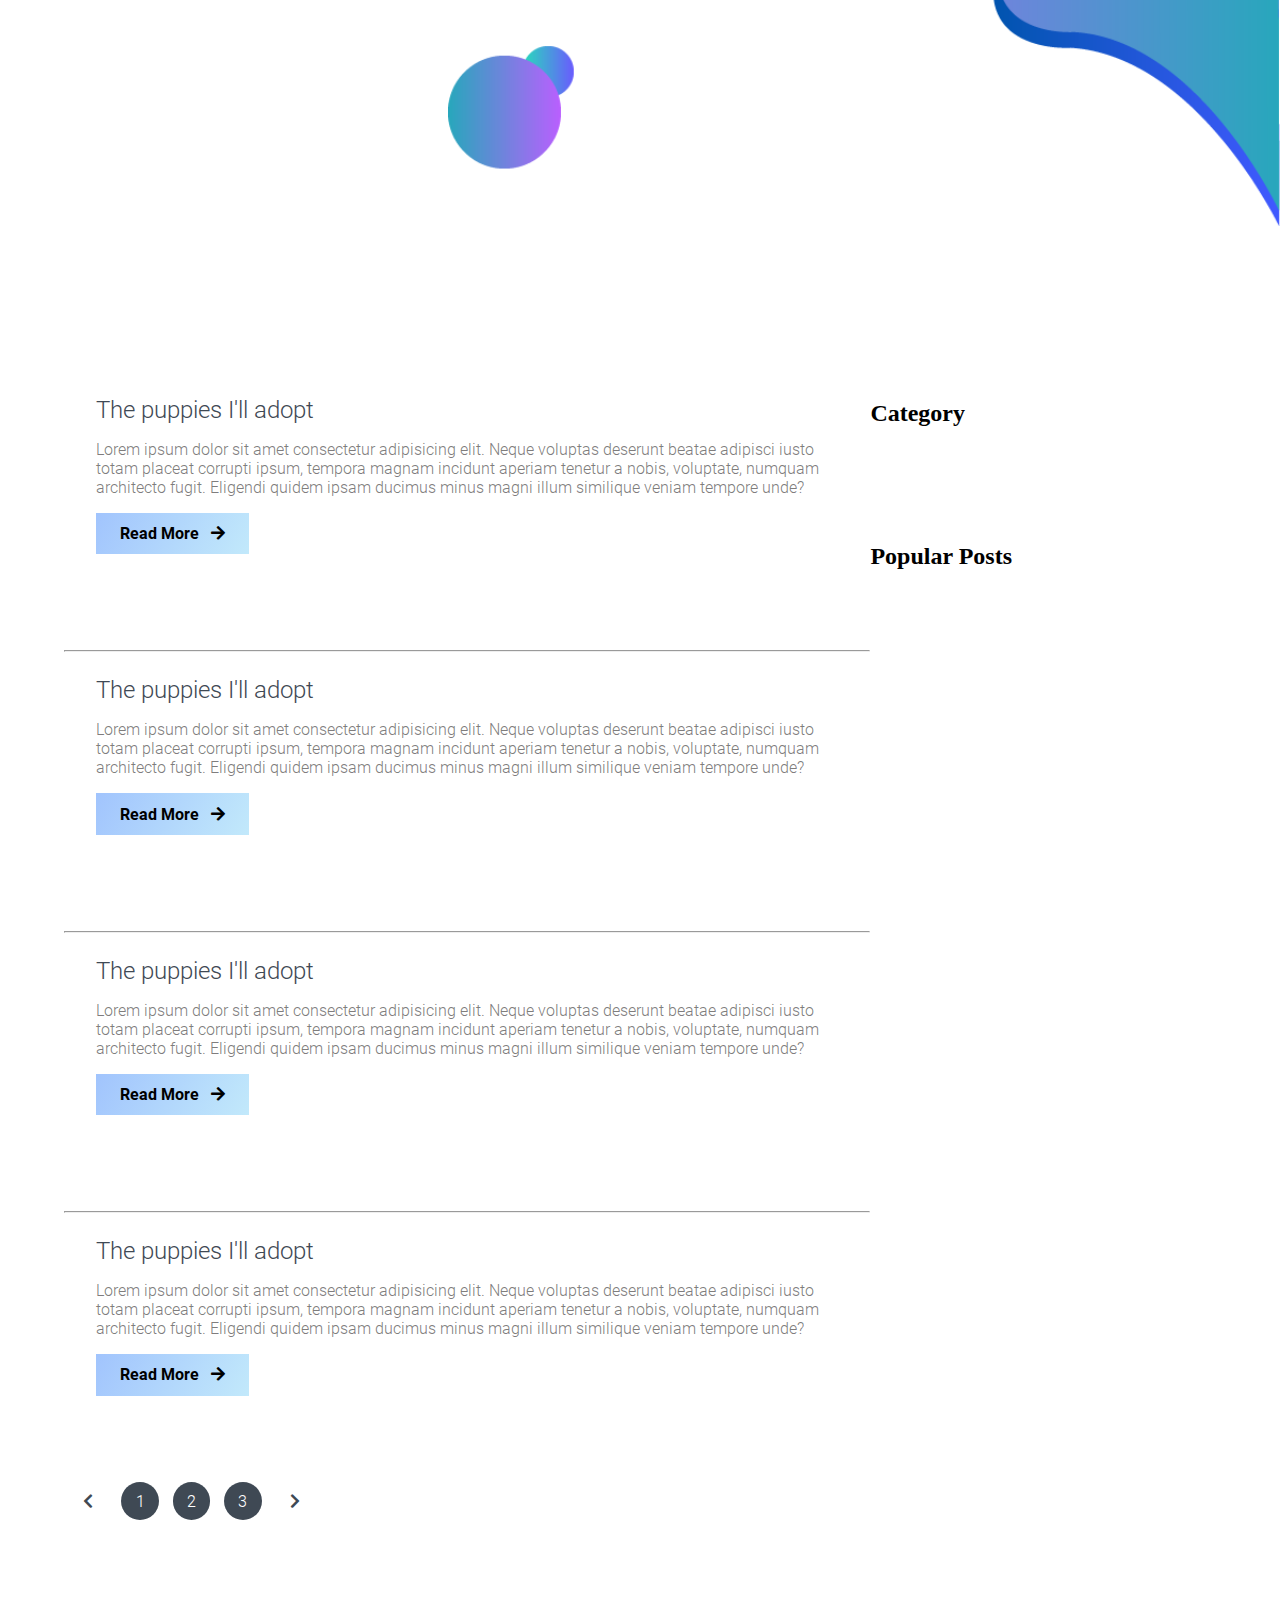
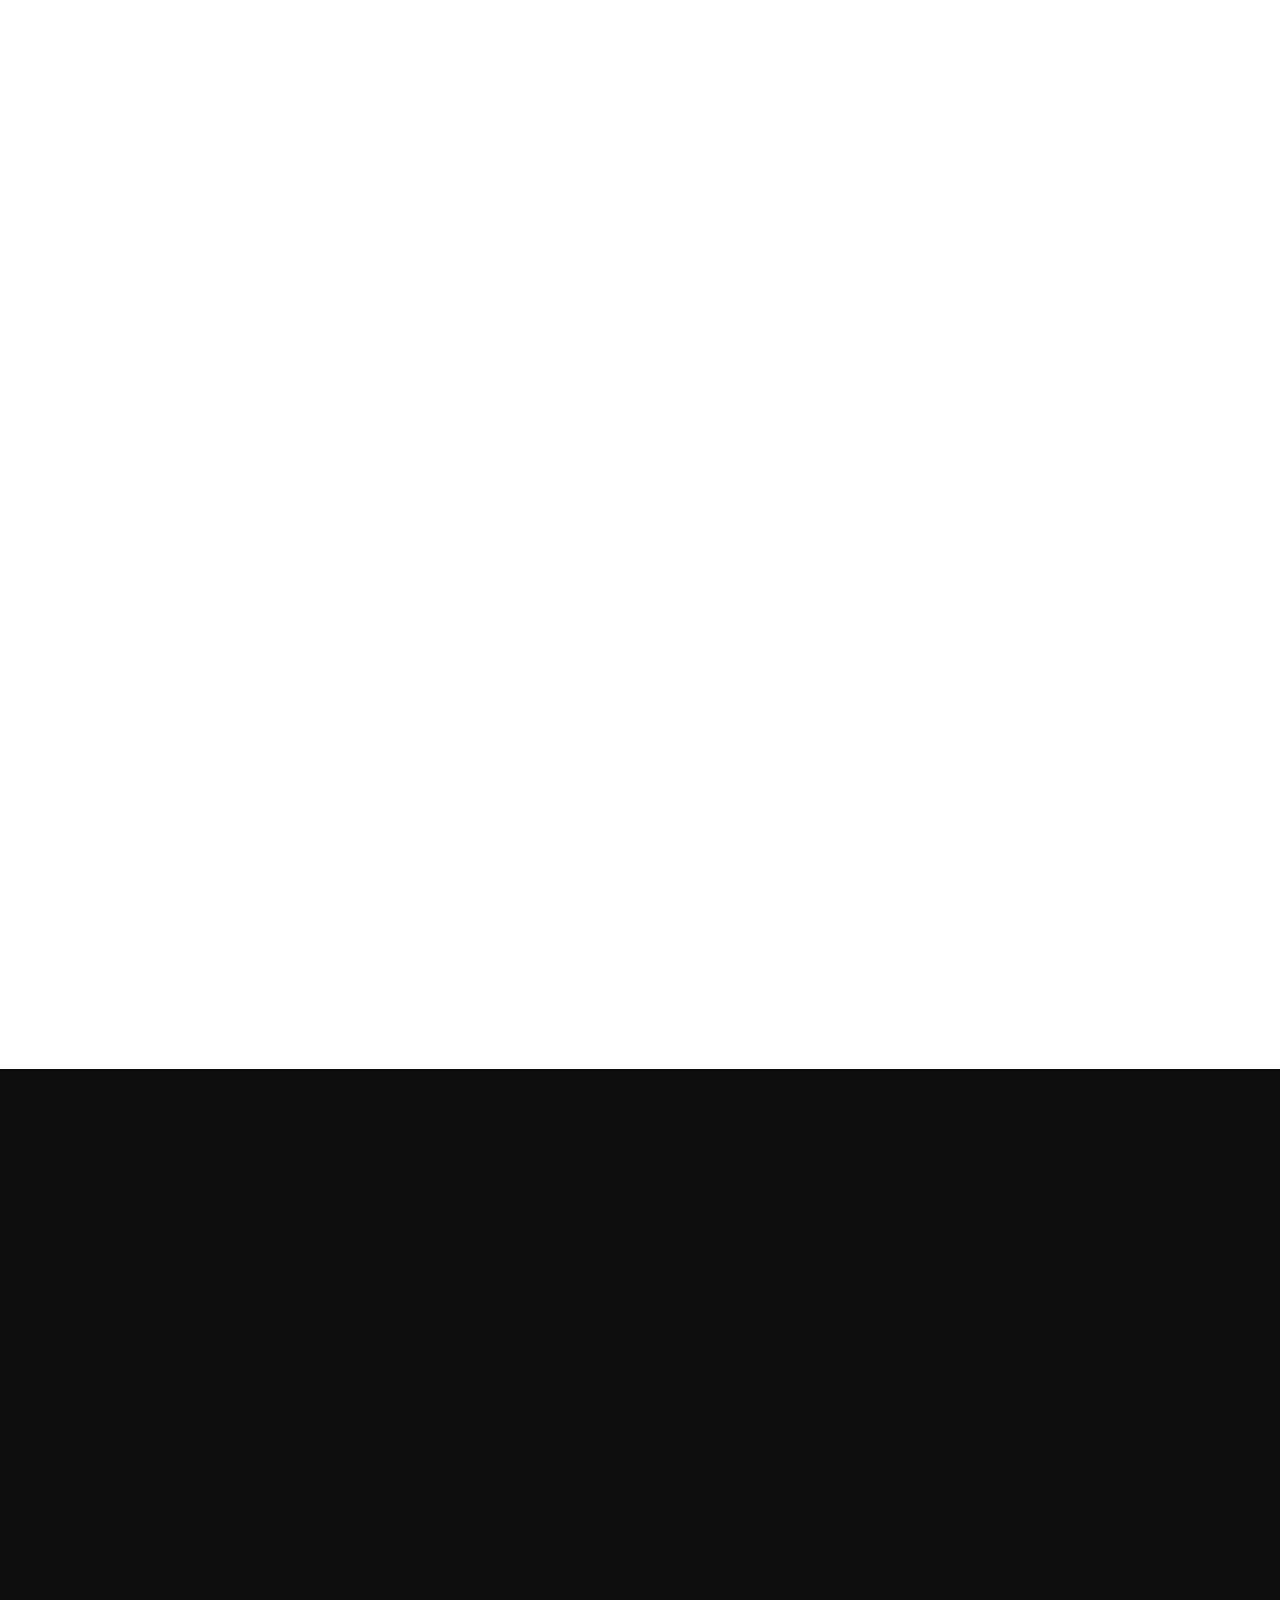
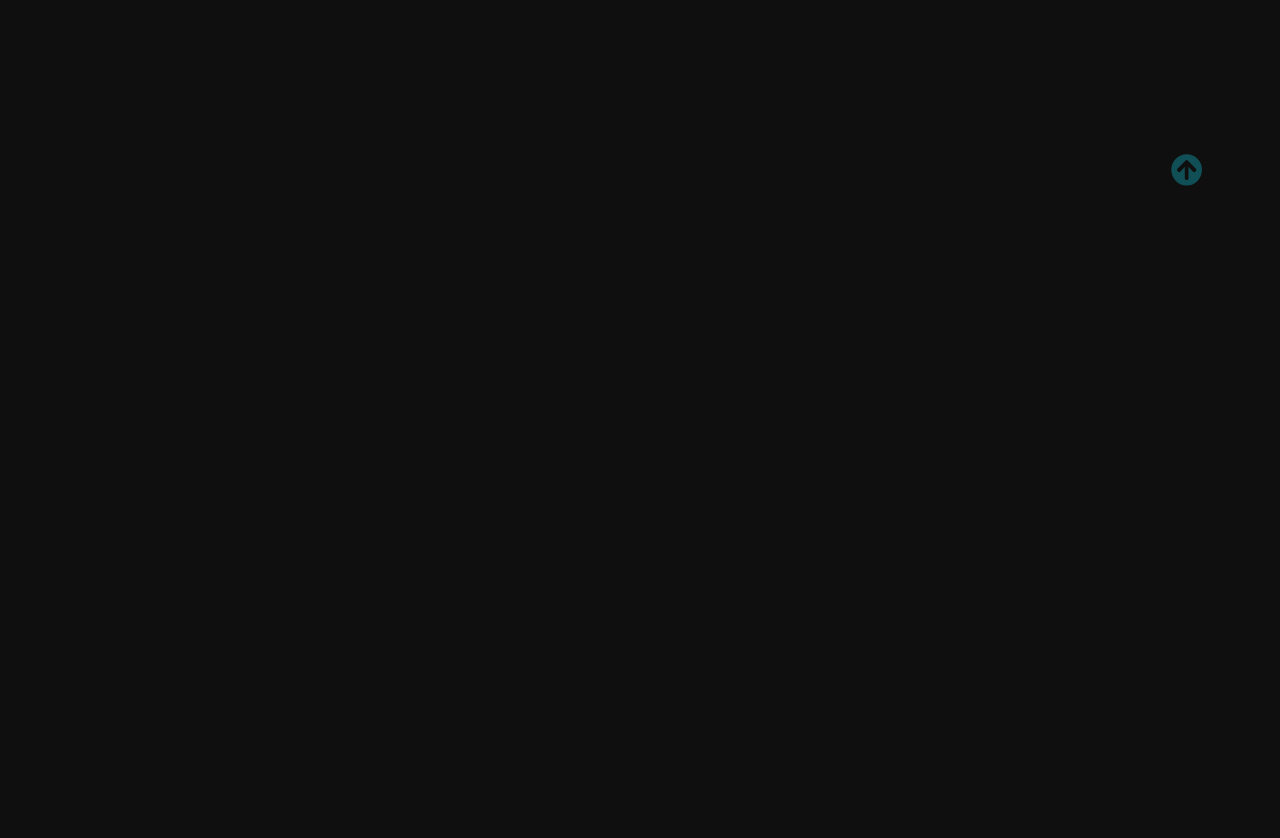
==== commit 6cb3cffb: "fixed main.js" ====
--- a/index.html
+++ b/index.html
@@ -391,7 +391,7 @@
                 <p>Lorem ipsum dolor sit amet consectetur adipisicing elit. Accusantium quia atque nemo ad modi officiis
                     iure, autem nulla tenetur repellendus.</p>
             </div>
-            <div class="newsletter" data-aos="fade-right" data-aos-delay="200">
+            <div class="newsletter" data-aos="fade-left" data-aos-delay="200">
                 <h2>Newsletter</h2>
                 <p>Stay update with our latest</p>
                 <div class="form-element">
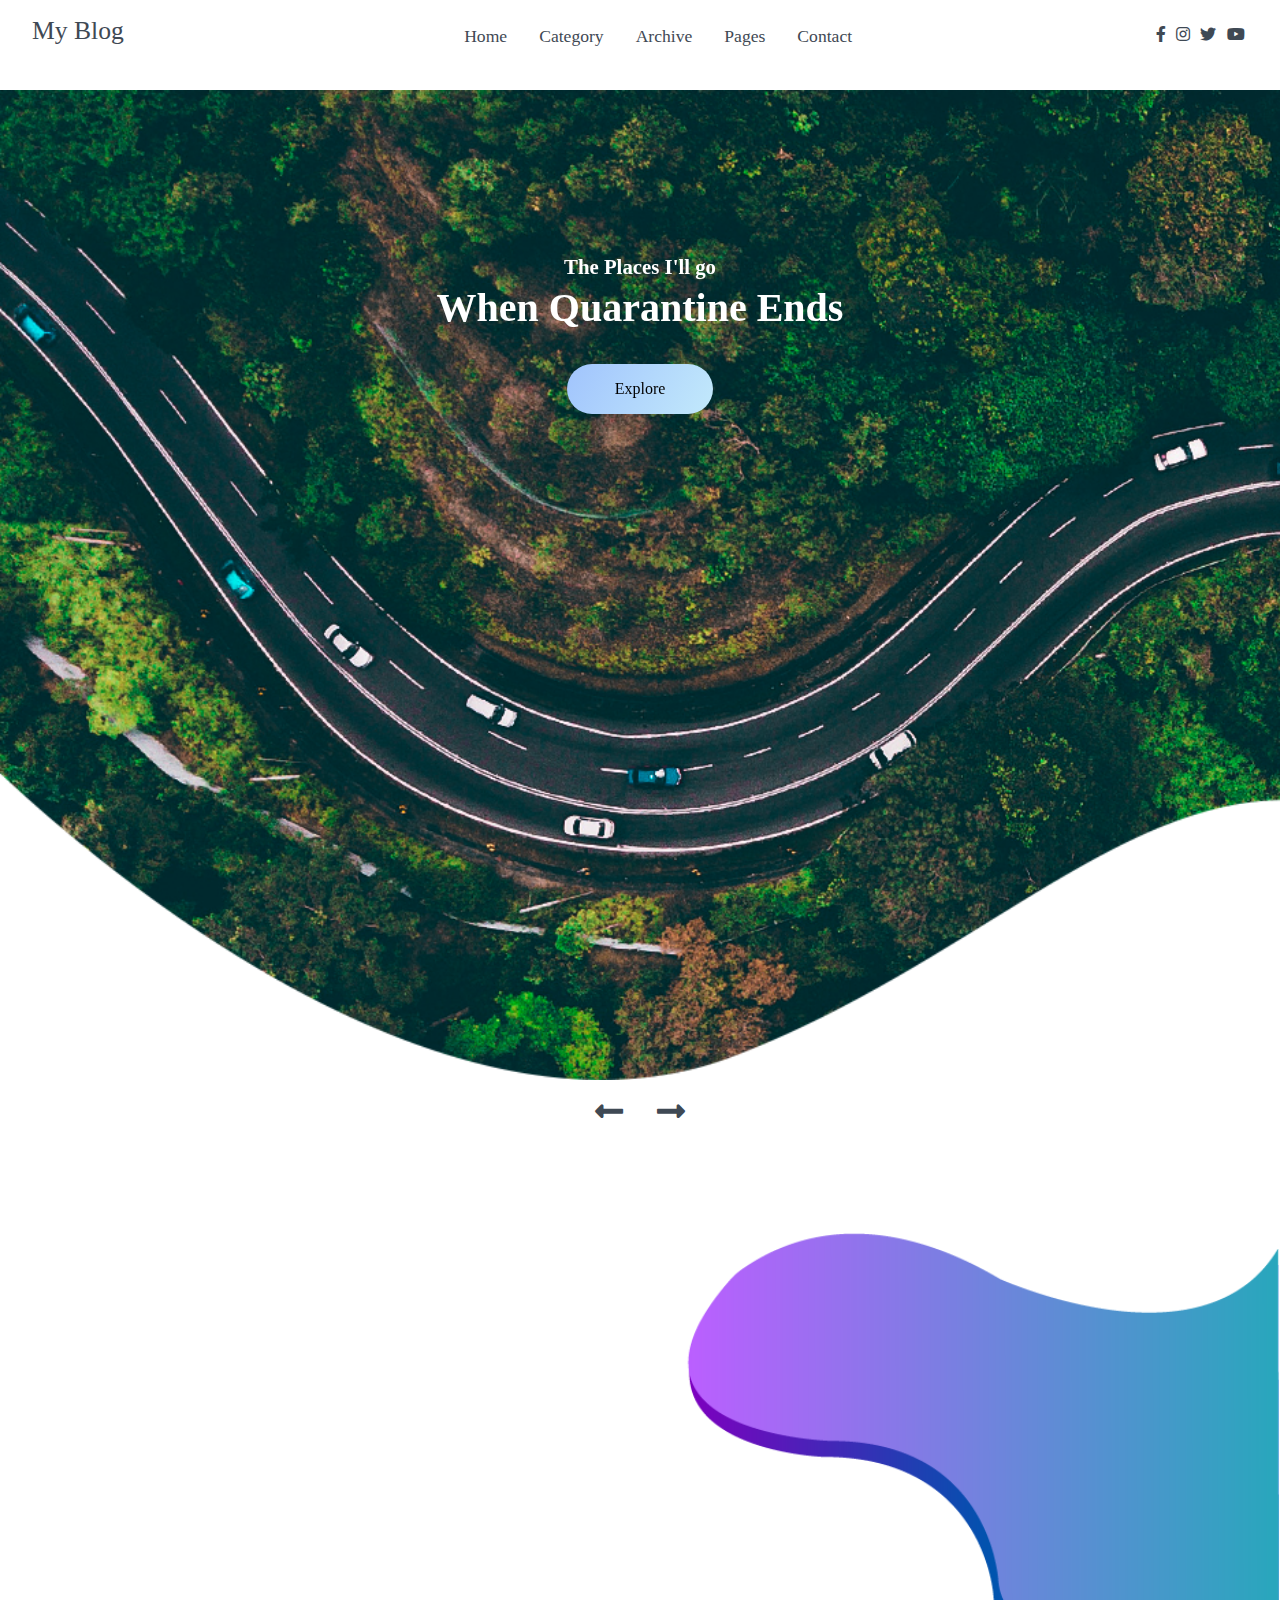
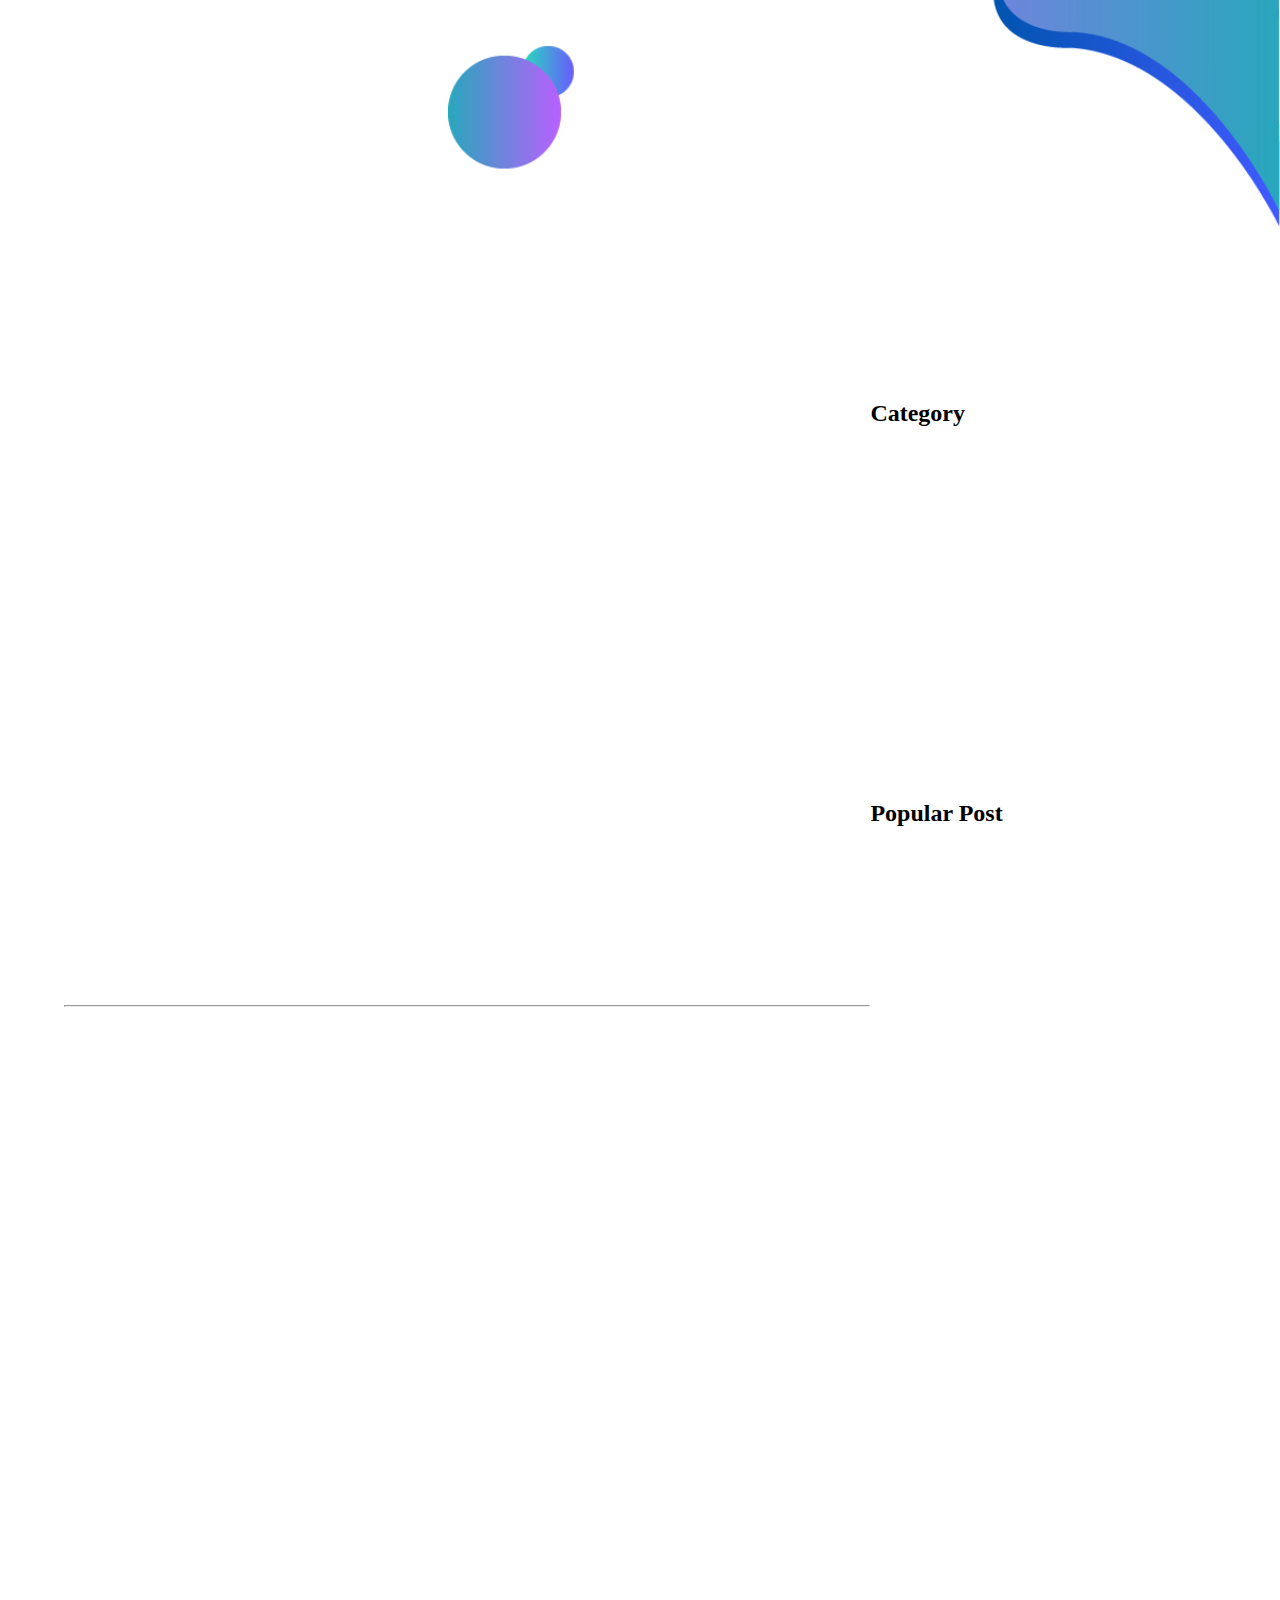
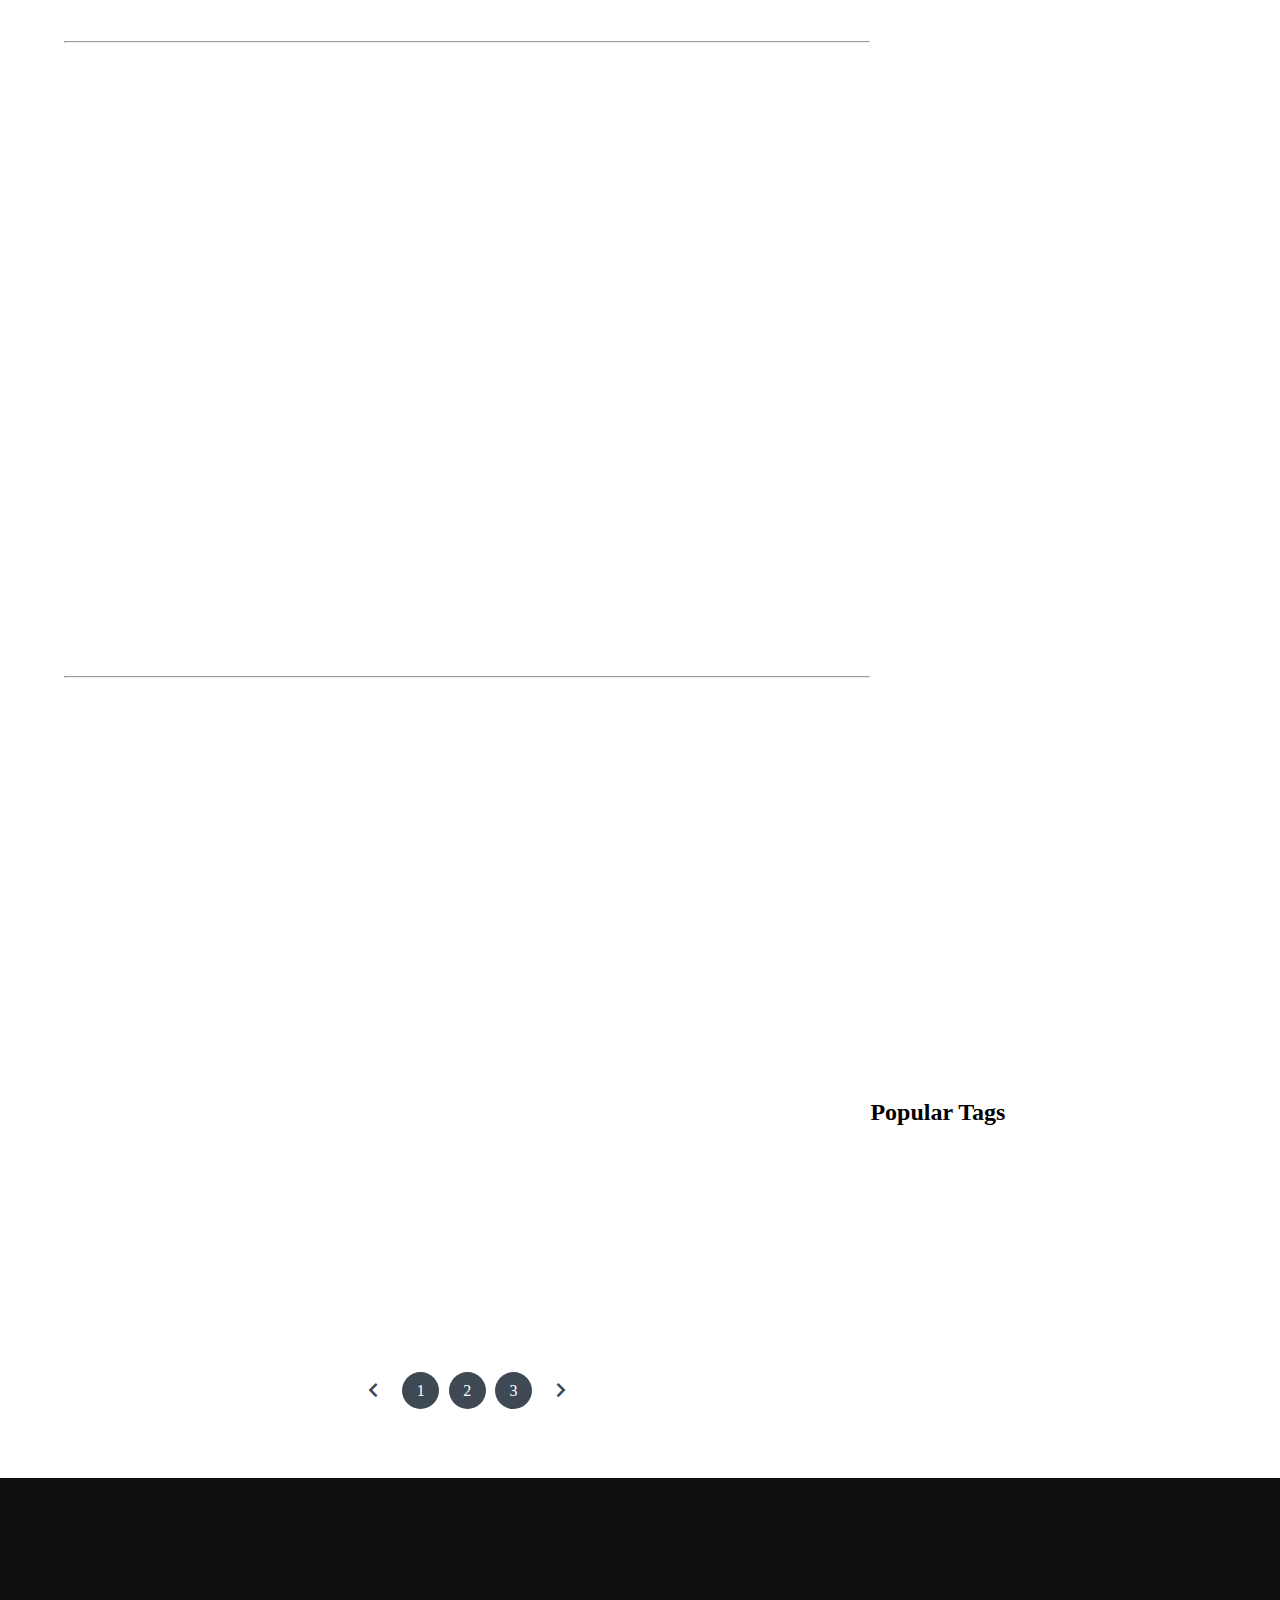
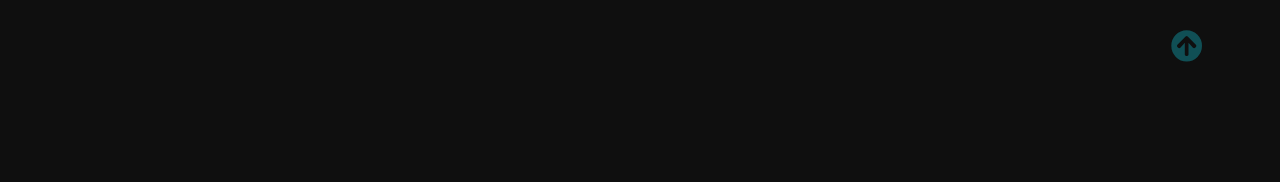
==== commit 9297c3cc: "fixed overlapping bug" ====
--- a/index.html
+++ b/index.html
@@ -1,26 +1,31 @@
 <!DOCTYPE html>
 <html lang="en">
+
 <head>
     <meta charset="UTF-8">
     <meta name="viewport" content="width=device-width, initial-scale=1.0">
     <meta http-equiv="X-UA-Compatible" content="ie=edge">
-    <title >My Blog</title>
+    <title>My Blog</title>
 
     <!-- Font Awesome Icons -->
     <link rel="stylesheet" href="./css/all.css">
 
-    <!---------------- Owl-Carousel ------------->
+
+    <!-- --------- Owl-Carousel ------------------->
     <link rel="stylesheet" href="./css/owl.carousel.min.css">
     <link rel="stylesheet" href="./css/owl.theme.default.min.css">
 
-    <!-- ------ AOS Library --------- -->
+    <!-- ------------ AOS Library ------------------------- -->
     <link rel="stylesheet" href="./css/aos.css">
 
-    <!-- Custom Style -->
+    <!-- Custom Style   -->
     <link rel="stylesheet" href="./css/style.css">
+
 </head>
+
 <body>
-    <!-- ------------------------------ Navigation ------------------------------- -->
+
+    <!-- ----------------------------  Navigation ---------------------------------------------- -->
 
     <nav class="nav">
         <div class="nav-menu flex-row">
@@ -47,7 +52,7 @@
                         <a href="#">Pages</a>
                     </li>
                     <li class="nav-link">
-                        <a href="#">Contact Us</a>
+                        <a href="#">Contact</a>
                     </li>
                 </ul>
             </div>
@@ -60,28 +65,25 @@
         </div>
     </nav>
 
-    <!-- --------------X---------------- Navigation ----------------X--------------- -->
-
-    <!--------------------- Main Site Section ------------------------->
+    <!-- ------------x---------------  Navigation --------------------------x------------------- -->
+
+    <!----------------------------- Main Site Section ------------------------------>
 
     <main>
 
-        <!-------------------- Site Title ---------------------->
+        <!------------------------ Site Title ---------------------->
 
         <section class="site-title">
             <div class="site-background" data-aos="fade-up" data-aos-delay="100">
-                <h3>The Places I'll Go</h3>
+                <h3>The Places I'll go</h3>
                 <h1>When Quarantine Ends</h1>
                 <button class="btn">Explore</button>
             </div>
         </section>
-        
-        <!---------X----------- Site Title ------------X---------->
-        
-
-
-        <!--------------------- Blog Carousel ---------------------->
-
+
+        <!------------x----------- Site Title ----------x----------->
+
+        <!-- --------------------- Blog Carousel ----------------- -->
 
         <section>
             <div class="blog">
@@ -127,26 +129,45 @@
                 </div>
             </div>
         </section>
-        
-
-        <!-----------X---------- Blog Carousel -------------X--------->
-
-
-        <!---------------------- Site Content ------------------->
-
+
+        <!-- ----------x---------- Blog Carousel --------x-------- -->
+
+        <!-- ---------------------- Site Content -------------------------->
 
         <section class="container">
             <div class="site-content">
                 <div class="posts">
-                    <div class="post-content">
+                    <div class="post-content" data-aos="zoom-in" data-aos-delay="200">
                         <div class="post-image">
                             <div>
                                 <img src="./assets/Blog-post/blog1.png" class="img" alt="blog1">
                             </div>
                             <div class="post-info flex-row">
-                                <span><i class="fas fa-user text-grey"></i>&nbsp;&nbsp;Admin</span>
-                                <span><i class="fas fa-calendar-alt text-grey"></i>&nbsp;&nbsp;Yesterday</span>
-                                <span>2 Comments</span>
+                                <span><i class="fas fa-user text-gray"></i>&nbsp;&nbsp;Admin</span>
+                                <span><i class="fas fa-calendar-alt text-gray"></i>&nbsp;&nbsp;January 14, 2019</span>
+                                <span>2 Commets</span>
+                            </div>
+                        </div>
+                        <div class="post-title">
+                            <a href="#">The photos I'll take</a>
+                            <p>Lorem ipsum dolor sit amet consectetur adipisicing elit. Neque voluptas deserunt beatae
+                                adipisci iusto totam placeat corrupti ipsum, tempora magnam incidunt aperiam tenetur a
+                                nobis, voluptate, numquam architecto fugit. Eligendi quidem ipsam ducimus minus magni
+                                illum similique veniam tempore unde?
+                            </p>
+                            <button class="btn post-btn">Read More &nbsp; <i class="fas fa-arrow-right"></i></button>
+                        </div>
+                    </div>
+                    <hr>
+                    <div class="post-content" data-aos="zoom-in" data-aos-delay="200">
+                        <div class="post-image">
+                            <div>
+                                <img src="./assets/Blog-post/blog2.png" class="img" alt="blog1">
+                            </div>
+                            <div class="post-info flex-row">
+                                <span><i class="fas fa-user text-gray"></i>&nbsp;&nbsp;Admin</span>
+                                <span><i class="fas fa-calendar-alt text-gray"></i>&nbsp;&nbsp;January 16, 2019</span>
+                                <span>7 Commets</span>
                             </div>
                         </div>
                         <div class="post-title">
@@ -160,20 +181,19 @@
                         </div>
                     </div>
                     <hr>
-
-                    <div class="post-content">
+                    <div class="post-content" data-aos="zoom-in" data-aos-delay="200">
                         <div class="post-image">
                             <div>
-                                <img src="./assets/Blog-post/blog1.png" class="img" alt="blog1">
+                                <img src="./assets/Blog-post/blog3.png" class="img" alt="blog1">
                             </div>
                             <div class="post-info flex-row">
-                                <span><i class="fas fa-user text-grey"></i>&nbsp;&nbsp;Admin</span>
-                                <span><i class="fas fa-calendar-alt text-grey"></i>&nbsp;&nbsp;Yesterday</span>
-                                <span>2 Comments</span>
+                                <span><i class="fas fa-user text-gray"></i>&nbsp;&nbsp;Admin</span>
+                                <span><i class="fas fa-calendar-alt text-gray"></i>&nbsp;&nbsp;January 19, 2019</span>
+                                <span>5 Commets</span>
                             </div>
                         </div>
                         <div class="post-title">
-                            <a href="#">The puppies I'll adopt</a>
+                            <a href="#">The adventures I'll go on</a>
                             <p>Lorem ipsum dolor sit amet consectetur adipisicing elit. Neque voluptas deserunt beatae
                                 adipisci iusto totam placeat corrupti ipsum, tempora magnam incidunt aperiam tenetur a
                                 nobis, voluptate, numquam architecto fugit. Eligendi quidem ipsam ducimus minus magni
@@ -183,20 +203,19 @@
                         </div>
                     </div>
                     <hr>
-
-                    <div class="post-content">
+                    <div class="post-content" data-aos="zoom-in" data-aos-delay="200">
                         <div class="post-image">
                             <div>
-                                <img src="./assets/Blog-post/blog1.png" class="img" alt="blog1">
+                                <img src="./assets/Blog-post/blog4.png" class="img" alt="blog1">
                             </div>
                             <div class="post-info flex-row">
-                                <span><i class="fas fa-user text-grey"></i>&nbsp;&nbsp;Admin</span>
-                                <span><i class="fas fa-calendar-alt text-grey"></i>&nbsp;&nbsp;Yesterday</span>
-                                <span>2 Comments</span>
+                                <span><i class="fas fa-user text-gray"></i>&nbsp;&nbsp;Admin</span>
+                                <span><i class="fas fa-calendar-alt text-gray"></i>&nbsp;&nbsp;January 21, 2019</span>
+                                <span>12 Commets</span>
                             </div>
                         </div>
                         <div class="post-title">
-                            <a href="#">The puppies I'll adopt</a>
+                            <a href="#">New data recording system to better analyse road accidents</a>
                             <p>Lorem ipsum dolor sit amet consectetur adipisicing elit. Neque voluptas deserunt beatae
                                 adipisci iusto totam placeat corrupti ipsum, tempora magnam incidunt aperiam tenetur a
                                 nobis, voluptate, numquam architecto fugit. Eligendi quidem ipsam ducimus minus magni
@@ -205,30 +224,7 @@
                             <button class="btn post-btn">Read More &nbsp; <i class="fas fa-arrow-right"></i></button>
                         </div>
                     </div>
-                    <hr>
-                    
-                    <div class="post-content">
-                        <div class="post-image">
-                            <div>
-                                <img src="./assets/Blog-post/blog1.png" class="img" alt="blog1">
-                            </div>
-                            <div class="post-info flex-row">
-                                <span><i class="fas fa-user text-grey"></i>&nbsp;&nbsp;Admin</span>
-                                <span><i class="fas fa-calendar-alt text-grey"></i>&nbsp;&nbsp;Yesterday</span>
-                                <span>2 Comments</span>
-                            </div>
-                        </div>
-                        <div class="post-title">
-                            <a href="#">The puppies I'll adopt</a>
-                            <p>Lorem ipsum dolor sit amet consectetur adipisicing elit. Neque voluptas deserunt beatae
-                                adipisci iusto totam placeat corrupti ipsum, tempora magnam incidunt aperiam tenetur a
-                                nobis, voluptate, numquam architecto fugit. Eligendi quidem ipsam ducimus minus magni
-                                illum similique veniam tempore unde?
-                            </p>
-                            <button class="btn post-btn">Read More &nbsp; <i class="fas fa-arrow-right"></i></button>
-                        </div>
-                    </div>
-                    <div class="pagination">
+                    <div class="pagination flex-row">
                         <a href="#"><i class="fas fa-chevron-left"></i></a>
                         <a href="#" class="pages">1</a>
                         <a href="#" class="pages">2</a>
@@ -239,119 +235,107 @@
                 <aside class="sidebar">
                     <div class="category">
                         <h2>Category</h2>
-                        <ul>
+                        <ul class="category-list">
                             <li class="list-items" data-aos="fade-left" data-aos-delay="100">
                                 <a href="#">Software</a>
-                                <span>(0.5)</span>
+                                <span>(05)</span>
                             </li>
-
                             <li class="list-items" data-aos="fade-left" data-aos-delay="200">
-                                <a href="#">Technology</a>
-                                <span>(0.5)</span>
+                                <a href="#">Techonlogy</a>
+                                <span>(02)</span>
                             </li>
-
                             <li class="list-items" data-aos="fade-left" data-aos-delay="300">
                                 <a href="#">Lifestyle</a>
-                                <span>(0.5)</span>
+                                <span>(07)</span>
                             </li>
-
                             <li class="list-items" data-aos="fade-left" data-aos-delay="400">
                                 <a href="#">Shopping</a>
-                                <span>(0.5)</span>
+                                <span>(01)</span>
+                            </li>
+                            <li class="list-items" data-aos="fade-left" data-aos-delay="500">
+                                <a href="#">Food</a>
+                                <span>(08)</span>
                             </li>
                         </ul>
                     </div>
-                    <div class="popular-posts">
-                        <h2>Popular Posts</h2>
-                        <div class="post-content" data-aos="flip-up" data-aos-delay="100">
-                            <div class="post-image">
-                                <div>
-                                    <img src="./assets/Blog-post/blog1.png" class="img" alt="blog1">
-                                </div>
-                                <div class="post-info flex-row">
-                                    <span><i class="fas fa-user text-grey"></i>&nbsp;&nbsp;Admin</span>
-                                    <span><i class="fas fa-calendar-alt text-grey"></i>&nbsp;&nbsp;Yesterday</span>
-                                    <span>2 Comments</span>
-                                </div>
-                            </div>
-                            <div class="post-title">
-                                <a href="#">The puppies I'll adopt</a>
-                                <p>Lorem ipsum dolor sit amet consectetur adipisicing elit. Neque voluptas deserunt beatae
-                                    adipisci iusto totam placeat corrupti ipsum, tempora magnam incidunt aperiam tenetur a
-                                    nobis, voluptate, numquam architecto fugit. Eligendi quidem ipsam ducimus minus magni
-                                    illum similique veniam tempore unde?
-                                </p>
-                                <button class="btn post-btn">Read More &nbsp; <i class="fas fa-arrow-right"></i></button>
-                            </div>
-                        </div>
-
+                    <div class="popular-post">
+                        <h2>Popular Post</h2>
                         <div class="post-content" data-aos="flip-up" data-aos-delay="200">
                             <div class="post-image">
                                 <div>
-                                    <img src="./assets/Blog-post/blog1.png" class="img" alt="blog1">
+                                    <img src="./assets/popular-post/m-blog-1.jpg" class="img" alt="blog1">
                                 </div>
                                 <div class="post-info flex-row">
-                                    <span><i class="fas fa-user text-grey"></i>&nbsp;&nbsp;Admin</span>
-                                    <span><i class="fas fa-calendar-alt text-grey"></i>&nbsp;&nbsp;Yesterday</span>
-                                    <span>2 Comments</span>
+                                    <span><i class="fas fa-calendar-alt text-gray"></i>&nbsp;&nbsp;January 14,
+                                        2019</span>
+                                    <span>2 Commets</span>
                                 </div>
                             </div>
                             <div class="post-title">
-                                <a href="#">The puppies I'll adopt</a>
-                                <p>Lorem ipsum dolor sit amet consectetur adipisicing elit. Neque voluptas deserunt beatae
-                                    adipisci iusto totam placeat corrupti ipsum, tempora magnam incidunt aperiam tenetur a
-                                    nobis, voluptate, numquam architecto fugit. Eligendi quidem ipsam ducimus minus magni
-                                    illum similique veniam tempore unde?
-                                </p>
-                                <button class="btn post-btn">Read More &nbsp; <i class="fas fa-arrow-right"></i></button>
-                            </div>
-                        </div>
-
+                                <a href="#">New data recording system to better analyse road accidents</a>
+                            </div>
+                        </div>
                         <div class="post-content" data-aos="flip-up" data-aos-delay="300">
                             <div class="post-image">
                                 <div>
-                                    <img src="./assets/Blog-post/blog1.png" class="img" alt="blog1">
+                                    <img src="./assets/popular-post/m-blog-2.jpg" class="img" alt="blog1">
                                 </div>
                                 <div class="post-info flex-row">
-                                    <span><i class="fas fa-user text-grey"></i>&nbsp;&nbsp;Admin</span>
-                                    <span><i class="fas fa-calendar-alt text-grey"></i>&nbsp;&nbsp;Yesterday</span>
-                                    <span>2 Comments</span>
+                                    <span><i class="fas fa-calendar-alt text-gray"></i>&nbsp;&nbsp;January 14,
+                                        2019</span>
+                                    <span>2 Commets</span>
                                 </div>
                             </div>
                             <div class="post-title">
-                                <a href="#">The puppies I'll adopt</a>
-                                <p>Lorem ipsum dolor sit amet consectetur adipisicing elit. Neque voluptas deserunt beatae
-                                    adipisci iusto totam placeat corrupti ipsum, tempora magnam incidunt aperiam tenetur a
-                                    nobis, voluptate, numquam architecto fugit. Eligendi quidem ipsam ducimus minus magni
-                                    illum similique veniam tempore unde?
-                                </p>
-                                <button class="btn post-btn">Read More &nbsp; <i class="fas fa-arrow-right"></i></button>
-                            </div>
-                        </div>
-
+                                <a href="#">New data recording system to better analyse road accidents</a>
+                            </div>
+                        </div>
                         <div class="post-content" data-aos="flip-up" data-aos-delay="400">
                             <div class="post-image">
                                 <div>
-                                    <img src="./assets/Blog-post/blog1.png" class="img" alt="blog1">
+                                    <img src="./assets/popular-post/m-blog-3.jpg" class="img" alt="blog1">
                                 </div>
                                 <div class="post-info flex-row">
-                                    <span><i class="fas fa-user text-grey"></i>&nbsp;&nbsp;Admin</span>
-                                    <span><i class="fas fa-calendar-alt text-grey"></i>&nbsp;&nbsp;Yesterday</span>
-                                    <span>2 Comments</span>
+                                    <span><i class="fas fa-calendar-alt text-gray"></i>&nbsp;&nbsp;January 14,
+                                        2019</span>
+                                    <span>2 Commets</span>
                                 </div>
                             </div>
                             <div class="post-title">
-                                <a href="#">The puppies I'll adopt</a>
-                                <p>Lorem ipsum dolor sit amet consectetur adipisicing elit. Neque voluptas deserunt beatae
-                                    adipisci iusto totam placeat corrupti ipsum, tempora magnam incidunt aperiam tenetur a
-                                    nobis, voluptate, numquam architecto fugit. Eligendi quidem ipsam ducimus minus magni
-                                    illum similique veniam tempore unde?
-                                </p>
-                                <button class="btn post-btn">Read More &nbsp; <i class="fas fa-arrow-right"></i></button>
-                            </div>
-                        </div>
-                    </div>
-
+                                <a href="#">New data recording system to better analyse road accidents</a>
+                            </div>
+                        </div>
+                        <div class="post-content" data-aos="flip-up" data-aos-delay="500">
+                            <div class="post-image">
+                                <div>
+                                    <img src="./assets/popular-post/m-blog-4.jpg" class="img" alt="blog1">
+                                </div>
+                                <div class="post-info flex-row">
+                                    <span><i class="fas fa-calendar-alt text-gray"></i>&nbsp;&nbsp;January 14,
+                                        2019</span>
+                                    <span>2 Commets</span>
+                                </div>
+                            </div>
+                            <div class="post-title">
+                                <a href="#">New data recording system to better analyse road accidents</a>
+                            </div>
+                        </div>
+                        <div class="post-content" data-aos="flip-up" data-aos-delay="600">
+                            <div class="post-image">
+                                <div>
+                                    <img src="./assets/popular-post/m-blog-5.jpg" class="img" alt="blog1">
+                                </div>
+                                <div class="post-info flex-row">
+                                    <span><i class="fas fa-calendar-alt text-gray"></i>&nbsp;&nbsp;January 14,
+                                        2019</span>
+                                    <span>2 Commets</span>
+                                </div>
+                            </div>
+                            <div class="post-title">
+                                <a href="#">New data recording system to better analyse road accidents</a>
+                            </div>
+                        </div>
+                    </div>
                     <div class="newsletter" data-aos="fade-up" data-aos-delay="300">
                         <h2>Newsletter</h2>
                         <div class="form-element">
@@ -359,30 +343,31 @@
                             <button class="btn form-btn">Subscribe</button>
                         </div>
                     </div>
-
-                    <div class="popular-tags" data-aos="fade-up" data-aos-delay="200">
+                    <div class="popular-tags">
                         <h2>Popular Tags</h2>
                         <div class="tags flex-row">
                             <span class="tag" data-aos="flip-up" data-aos-delay="100">Software</span>
-                            <span class="tag" data-aos="flip-up" data-aos-delay="200">Software</span>
-                            <span class="tag" data-aos="flip-up" data-aos-delay="300">Software</span>
-                            <span class="tag" data-aos="flip-up" data-aos-delay="400">Software</span>
-                            <span class="tag" data-aos="flip-up" data-aos-delay="500">Software</span>
+                            <span class="tag" data-aos="flip-up" data-aos-delay="200">technology</span>
+                            <span class="tag" data-aos="flip-up" data-aos-delay="300">travel</span>
+                            <span class="tag" data-aos="flip-up" data-aos-delay="400">illustration</span>
+                            <span class="tag" data-aos="flip-up" data-aos-delay="500">design</span>
+                            <span class="tag" data-aos="flip-up" data-aos-delay="600">lifestyle</span>
+                            <span class="tag" data-aos="flip-up" data-aos-delay="700">love</span>
+                            <span class="tag" data-aos="flip-up" data-aos-delay="800">project</span>
                         </div>
                     </div>
                 </aside>
             </div>
         </section>
 
-        <!-----------X----------- Site Content ---------X---------->
-
+        <!-- -----------x---------- Site Content -------------x------------>
 
     </main>
 
-
-    <!---------X------------ Main Site Section -----------X-------------->
-
-    <!---------------------- Footer -------------------->
+    <!---------------x------------- Main Site Section ---------------x-------------->
+
+
+    <!-- --------------------------- Footer ---------------------------------------- -->
 
     <footer class="footer">
         <div class="container">
@@ -391,7 +376,7 @@
                 <p>Lorem ipsum dolor sit amet consectetur adipisicing elit. Accusantium quia atque nemo ad modi officiis
                     iure, autem nulla tenetur repellendus.</p>
             </div>
-            <div class="newsletter" data-aos="fade-left" data-aos-delay="200">
+            <div class="newsletter" data-aos="fade-right" data-aos-delay="200">
                 <h2>Newsletter</h2>
                 <p>Stay update with our latest</p>
                 <div class="form-element">
@@ -427,16 +412,19 @@
         </div>
     </footer>
 
-    <!-----------X----------- Footer -----------X--------->
-
+    <!-- -------------x------------- Footer --------------------x------------------- -->
 
     <!-- Jquery Library file -->
     <script src="./js/Jquery3.5.1.min.js"></script>
 
-    <!------------- Owl-Carousel JS ----------->
+    <!-- --------- Owl-Carousel js ------------------->
     <script src="./js/owl.carousel.min.js"></script>
+
+    <!-- ------------ AOS js Library  ------------------------- -->
+    <script src="./js/aos.js"></script>
 
     <!-- Custom Javascript file -->
     <script src="./js/main.js"></script>
 </body>
+
 </html>--- a/css/style.css
+++ b/css/style.css
@@ -1,4 +1,5 @@
-@import url("./fonts.css");
+@import url('./css/fonts.css');
+
 
 html, body{
     margin: 0%;
@@ -8,24 +9,25 @@
 
 :root{
 
-    /* Theme Colors */
+    /*      Theme colors        */
     --text-gray: #3f4954;
     --text-light : #686666da;
     --bg-color: #0f0f0f;
     --white: #ffffff;
     --midnight: #104f55;
 
-    /* Gradient Color */
+    /* gradient color   */
     --sky: linear-gradient(120deg, #a1c4fd 0%, #c2e9fb 100%);
 
-    /* Theme font-family */
+    /*      theme font-family   */
+    --Thin: 'Thin', cursive;
     --Light: 'Light', cursive;
-    --Thin: 'Thin', cursive;
     --Bold: 'Bold', cursive;
     --Black: 'Black', cursive;
 }
 
-/* ------------- Global Classes ---------------- */
+
+/* ---------------- Global Classes ---------------*/
 
 a{
     text-decoration: none;
@@ -34,7 +36,7 @@
 
 .flex-row{
     display: flex;
-    flex-direction: row;
+    flex-direction: row;    
     flex-wrap: wrap;
 }
 
@@ -43,12 +45,12 @@
 }
 
 h1{
-    font-family: var(--Black);
+    font-family: var(--Light);
     font-size: 2.5rem;
 }
 
 h2{
-    font-family: var('Black');
+    font-family: var(--Light);
 }
 
 h3{
@@ -61,12 +63,12 @@
     border-radius: 2rem;
     padding: 1rem 3rem;
     font-size: 1rem;
-    font-family: var(--Bold);
+    font-family: var(--Light);
     cursor: pointer;
 }
 
 span{
-    font-family: var(--Thin);
+    font-family: var(--Light);
 }
 
 .container{
@@ -82,12 +84,9 @@
     color: var(--text-light);
 }
 
-
-
-/* ------X------- Global Classes ---------X------- */
-
-
-/* ------------- Navigation Bar --------------- */
+/* ------x------- Global Classes -------x-------*/
+
+/* --------------- navbar ----------------- */
 
 .nav{
     background: white;
@@ -98,7 +97,7 @@
     transition: height 1s ease-in-out;
 }
 
-.nav .nav-menu{
+.nav .nav-menu{    
     justify-content: space-between;
 }
 
@@ -134,7 +133,7 @@
     padding: 1.6rem 1rem;
     font-size: 1.1rem;
     position: relative;
-    font-family: var(--Light);
+    font-family: var(--Abel);
     font-size: 1.1rem;
 }
 
@@ -145,18 +144,17 @@
 .nav .nav-items .nav-link:hover a{
     color: var(--white);
 }
-
 
 .nav .nav-brand a{
     font-size: 1.6rem;
     padding: 1rem 0;
     display: block;
-    font-family: var(--Bold);
+    font-family: var(--Light);
     font-size: 1.6rem;
 }
 
 .nav .social{
-    padding: 1.4rem 0;
+    padding: 1.4rem 0
 }
 
 .nav .social i{
@@ -167,48 +165,44 @@
     color: #a1c4cf;
 }
 
-
-
-/* ------X------- Navigation Bar --------X------- */
-
-
-/*---------------- Main Content ---------------- */
-
-    /* ---------- Site Title ------------ */
-    main .site-title{
-        background: url('../assets/Background-image.png');
-        background-size: cover;
-        height: 110vh;
-        display: flex;
-        justify-content: center;
-    }
-
-
-    main .site-title .site-background{
-        padding-top: 10rem;
-        text-align: center;
-        color: var(--white);
-    }
-
-    main .site-title h1, h3{
-        margin: .3rem;
-    }
-
-    main .site-title .btn{
-        margin: 1.8rem;
-        background: var(--sky);
-    }
-
-    main .site-title .btn:hover{
-        background: transparent;
-        border: 1px solid var(--white);
-        color: var(--white);
-    }
-
-    /* -----X----- Site Title ------X------ */
-
-
-/* --------------------- Blog Carousel ---------------------- */
+/* -------x------- navbar ---------x------- */
+
+
+/* ----------------- Main Content----------- */
+
+/* --------------- Site title ---------------- */
+main .site-title{
+    background: url('../assets/Background-image.png');
+    background-size: cover;
+    height: 110vh;
+    display: flex;
+    justify-content: center;
+}
+
+main .site-title .site-background{
+    padding-top: 10rem;
+    text-align: center;
+    color: var(--white);
+}
+
+main .site-title h1, h3{
+    margin: .3rem;
+}
+
+main .site-title .btn{
+    margin: 1.8rem;
+    background: var(--sky);
+}
+
+main .site-title .btn:hover{
+    background: transparent;
+    border: 1px solid var(--white);
+    color: var(--white);
+}
+
+/* --------x------ Site title --------x------- */
+
+/* --------------- Blog Carousel ------------ */
 
 main .blog{
     background: url('../assets/Abract01.png');
@@ -223,7 +217,6 @@
     padding-top: 6rem;
 }
 
-
 main .blog-post .blog-content{
     display: flex;
     flex-direction: column;
@@ -231,9 +224,7 @@
     width: 80%;
     margin: 3rem 2rem;
     box-shadow: 0 15px 20px rgba(0, 0, 0, 0.2);
-
-}
-
+}
 
 main .blog-content .blog-title{
     padding: 2rem 0;
@@ -273,12 +264,9 @@
 }
 
 
-
-/* ------X--------------- Blog Carousel -----------X----------- */
-
-
-/* ------------------- Site Content ----------------- */
-
+/* -------x------- Blog Carousel -----x------ */
+
+/* ---------------- Site Content ----------------*/
 
 main .site-content{
     display: grid;
@@ -287,15 +275,15 @@
 
 main .post-content{
     width: 100%;
-    margin-bottom: 5rem;
-}
-
-main .site-content .post-content >  .post-image, .post-title{
+    
+}
+
+main .site-content .post-content > .post-image, .post-title{
     padding: 1rem 2rem;
     position: relative;
 }
 
-main .site-content .post-content > .post-image, .post-info{
+main .site-content .post-content > .post-image .post-info{
     background: var(--sky);
     padding: 1rem;
     position: absolute;
@@ -313,7 +301,6 @@
     transition: all 1s ease;
 }
 
-
 main .site-content .post-content > .post-image .img:hover{
     transform: scale(1.3);
 }
@@ -323,17 +310,17 @@
 }
 
 main .post-content .post-title a{
-    font-family: var(--Light);
+    font-family: var(--Bold);
     font-size: 1.5rem;
 }
 
-main .site-content .post-content .post-title .post-btn{
+.site-content .post-content .post-title .post-btn{
     border-radius: 0;
     padding: .7rem 1.5rem;
     background: var(--sky);
 }
 
-.site-content pagination{
+.site-content .pagination{
     justify-content: center;
     color: var(--text-gray);
     margin: 4rem 0;
@@ -351,19 +338,18 @@
     color: var(--white);
 }
 
-
-/* ------------------- Site Content ----------------- */
-
-
-/* ------------------- Sidebar ----------------------- */
+/* -------x-------- Site Content --------x-------*/
+
+
+/* --------------- Sidebar ----------------------- */
 
 .site-content > .sidebar .category-list{
-    font-family: var(--Light);
+    font-family: var(--Livvic);   
 }
 
 .site-content > .sidebar .category-list .list-items{
     background: var(--sky);
-    padding: 4rem 1rem;
+    padding: .4rem 1rem;
     margin: .8rem 0;
     border-radius: 3rem;
     width: 70%;
@@ -372,10 +358,10 @@
 }
 
 .site-content > .sidebar .category-list .list-items a{
-    color: black;
-}
-
-.site-content .side-bar .popular-post .post-content{
+    color:  black;
+}
+
+.site-content .sidebar .popular-post .post-content{
     padding: 1rem 0;
 }
 
@@ -386,7 +372,7 @@
 .site-content .sidebar .popular-post .post-info{
     padding: .4rem .1rem !important;
     bottom: 0rem !important;
-    left: 1rem !important;
+    left: 1.5rem !important;
     border-radius: 0rem !important;
     background: white !important;
 }
@@ -396,7 +382,7 @@
 }
 
 .site-content .sidebar .newsletter{
-    padding-top: 3rem;
+    padding-top: 10rem;
 }
 
 .site-content .sidebar .newsletter .form-element{
@@ -411,7 +397,7 @@
     font-size: 1rem;
 }
 
-.site-content sidebar .newsletter .form-btn{
+.site-content .sidebar .newsletter .form-btn{
     border-radius: 0;
     padding: .8rem 32%;
     margin: 1rem 0;
@@ -422,22 +408,20 @@
     padding: 5rem 0;
 }
 
-.site-content .sidebar .popular-tags .tag{
+.site-content .sidebar .popular-tags .tags .tag{
     background: var(--sky);
     padding: .4rem 1rem;
     border-radius: 3rem;
     margin: .4rem .6rem;
-
-}
-
-
-/* ------------------- Sidebar ----------------------- */
-
-
-/*-------X--------- Main Content --------X-------- */
-
-
-/* ----------------- Footer ---------------- */
+}
+
+
+/* -------x------- Sidebar -----------x----------- */
+
+/* ---------x------- Main Content -----x----- */
+
+
+/* ----------------- Footer --------------------- */
 
 footer.footer{
     height: 100%;
@@ -445,9 +429,9 @@
     position: relative;
 }
 
-footer.footer.container{
+footer.footer .container{
     display: grid;
-    grid-template-columns: repeat(3, 1fr);
+    grid-template-columns: repeat(4, 1fr);
 }
 
 footer.footer .container > div{
@@ -456,7 +440,7 @@
     padding: 3rem .9rem;
 }
 
-footer.footer .container .about-us h2{
+footer.footer .container h2{
     color: var(--white);
 }
 
@@ -470,7 +454,7 @@
     border: none;
     background: transparent;
     color: white;
-    font-family: var(--Light);
+    font-family: var(--Thin);
     font-size: 1rem;
     width: 74%;
 }
@@ -478,10 +462,10 @@
 footer.footer .newsletter .form-element span{
     background: var(--sky);
     padding: .5rem .7rem;
-    cursor:pointer;
-}
-
-footer.footer .instagram div >  img{
+    cursor: pointer;
+}
+
+footer.footer .instagram div > img{
     display: inline-block;
     width: 25%;
     height: 50%;
@@ -508,12 +492,11 @@
     cursor: pointer;
 }
 
-
-/* --------X--------- Footer --------X-------- */
-
-/*            Viewport less then or equal to 1130px           */
-
-@media only screen and (mas-width: 1130){
+/* ---------x------- Footer ----------x---------- */
+
+/* ------------- Viewport less then or equal to 1130px -------------- */
+
+@media only screen and (max-width: 1130px){
     .site-content .post-content > .post-image .post-info{
         left: 2rem !important;
         bottom: 1.2rem !important;
@@ -527,18 +510,20 @@
     footer.footer .container{
         grid-template-columns: repeat(2, 1fr);
     }
-}
-
-/*      X      Viewport less then or equal to 1130px     X      */
-
-/*            Viewport less then or equal to 750px           */
+
+}
+
+/* --------X--------- Viewport less then or equal to 1130px -------X--------- */
+
+
+/* ------------  Viewport less then or equal to 750px ------------ */
 
 @media only screen and (max-width: 750px){
-    .nav .nav-menu {
+    .nav .nav-menu, .nav .nav-items{
         flex-direction: column;
     }
 
-    .toggle-collapse{
+    .nav .toggle-collapse{
         display: initial;
     }
 
@@ -546,16 +531,17 @@
         grid-template-columns: 100%;
     }
 
-    footer.footer .container {
+    footer.footer .container{
         grid-template-columns: repeat(1, 1fr);
     }
-}
-
-
-/*      X      Viewport less then or equal to 750px     X      */
-
-
-/*            Viewport less then or equal to 520px           */
+
+}
+
+
+/*        x      Viewport less then or equal to 750px       x     */
+
+
+/*              Viewport less then or equal to 520px            */
 
 @media only screen and (max-width: 520px){
     main .blog{
@@ -567,13 +553,18 @@
     }
 
     footer.footer .container > div{
-        padding: 1rem .9rem !important;
+        padding:  1rem .9rem !important;
+    }
+
+    footer .rights{
+        padding: 0 1.4rem;
+        text-align: center;
     }
 
     nav .toggle-collapse{
         width: 80% !important;
-
-    }
-}
-
-/*      X      Viewport less then or equal to 520px     X      */+    }
+
+}
+
+/*        x      Viewport less then or equal to 520px       x     */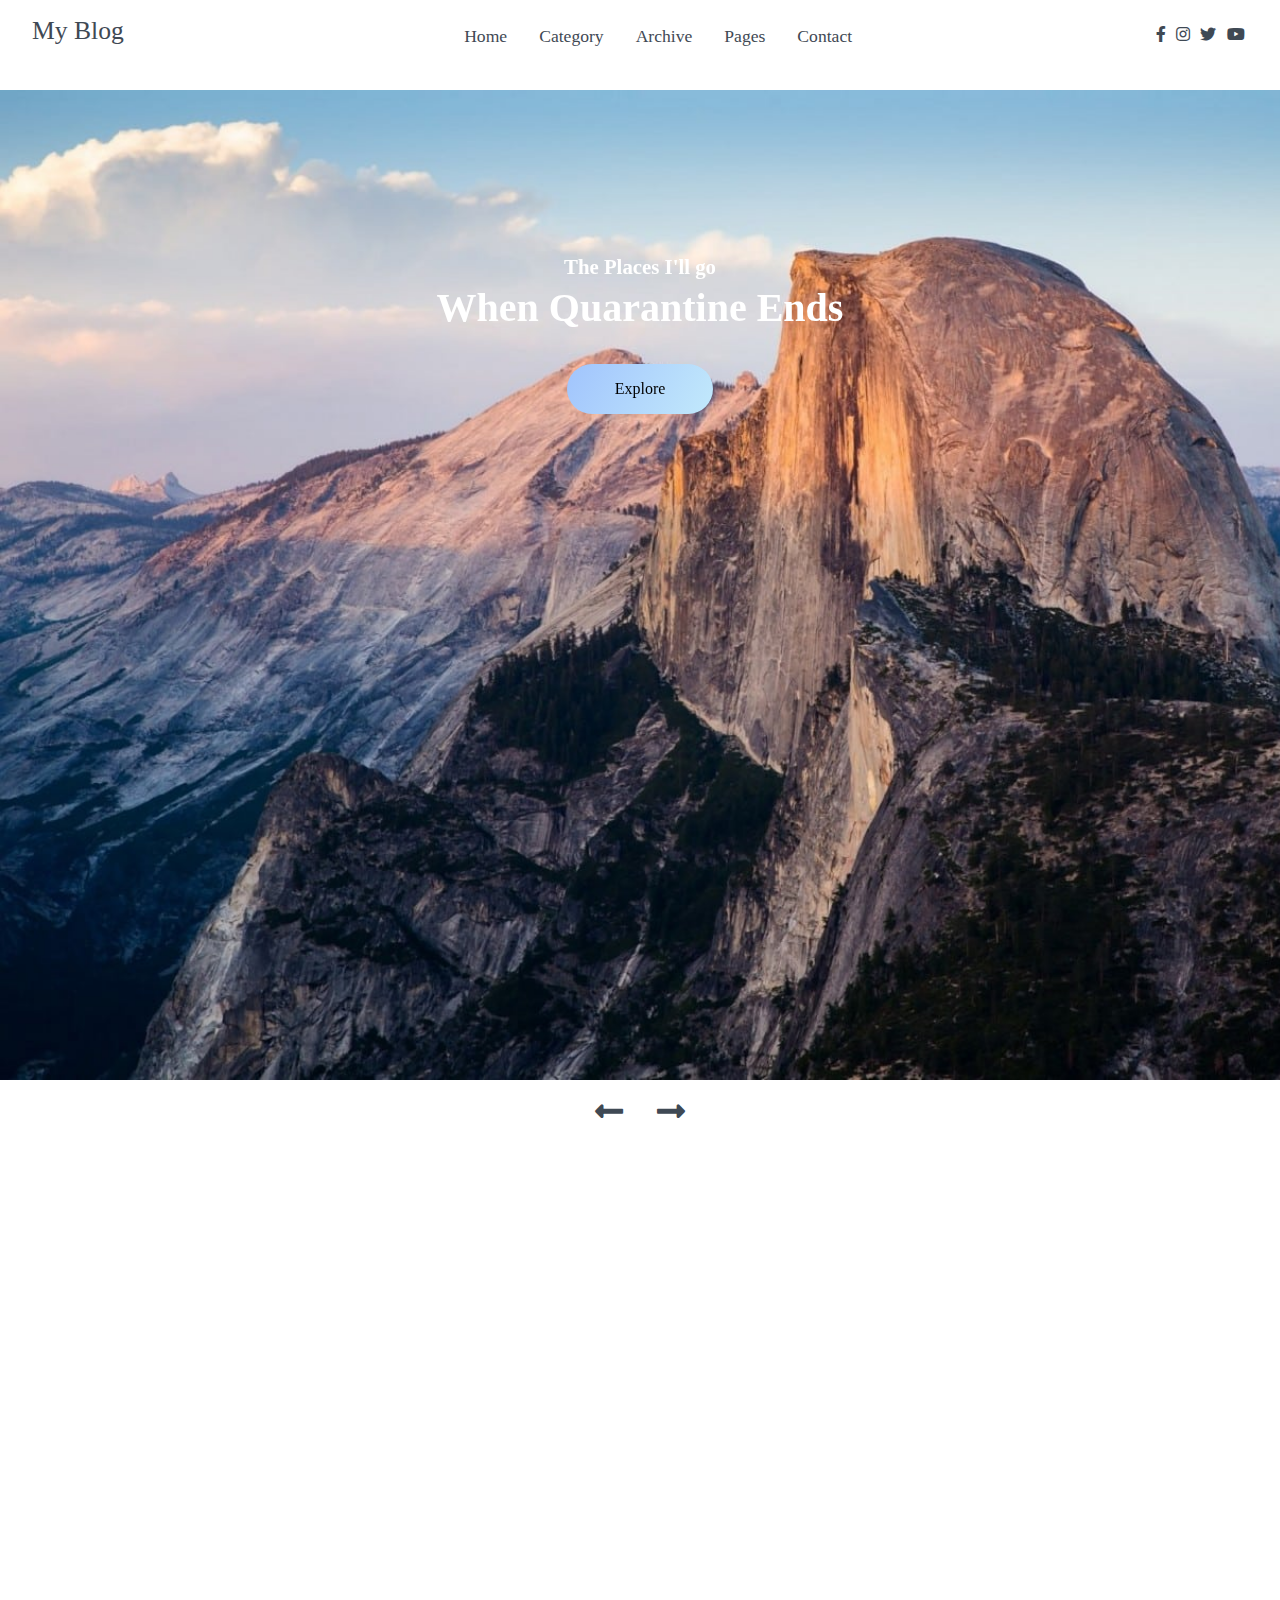
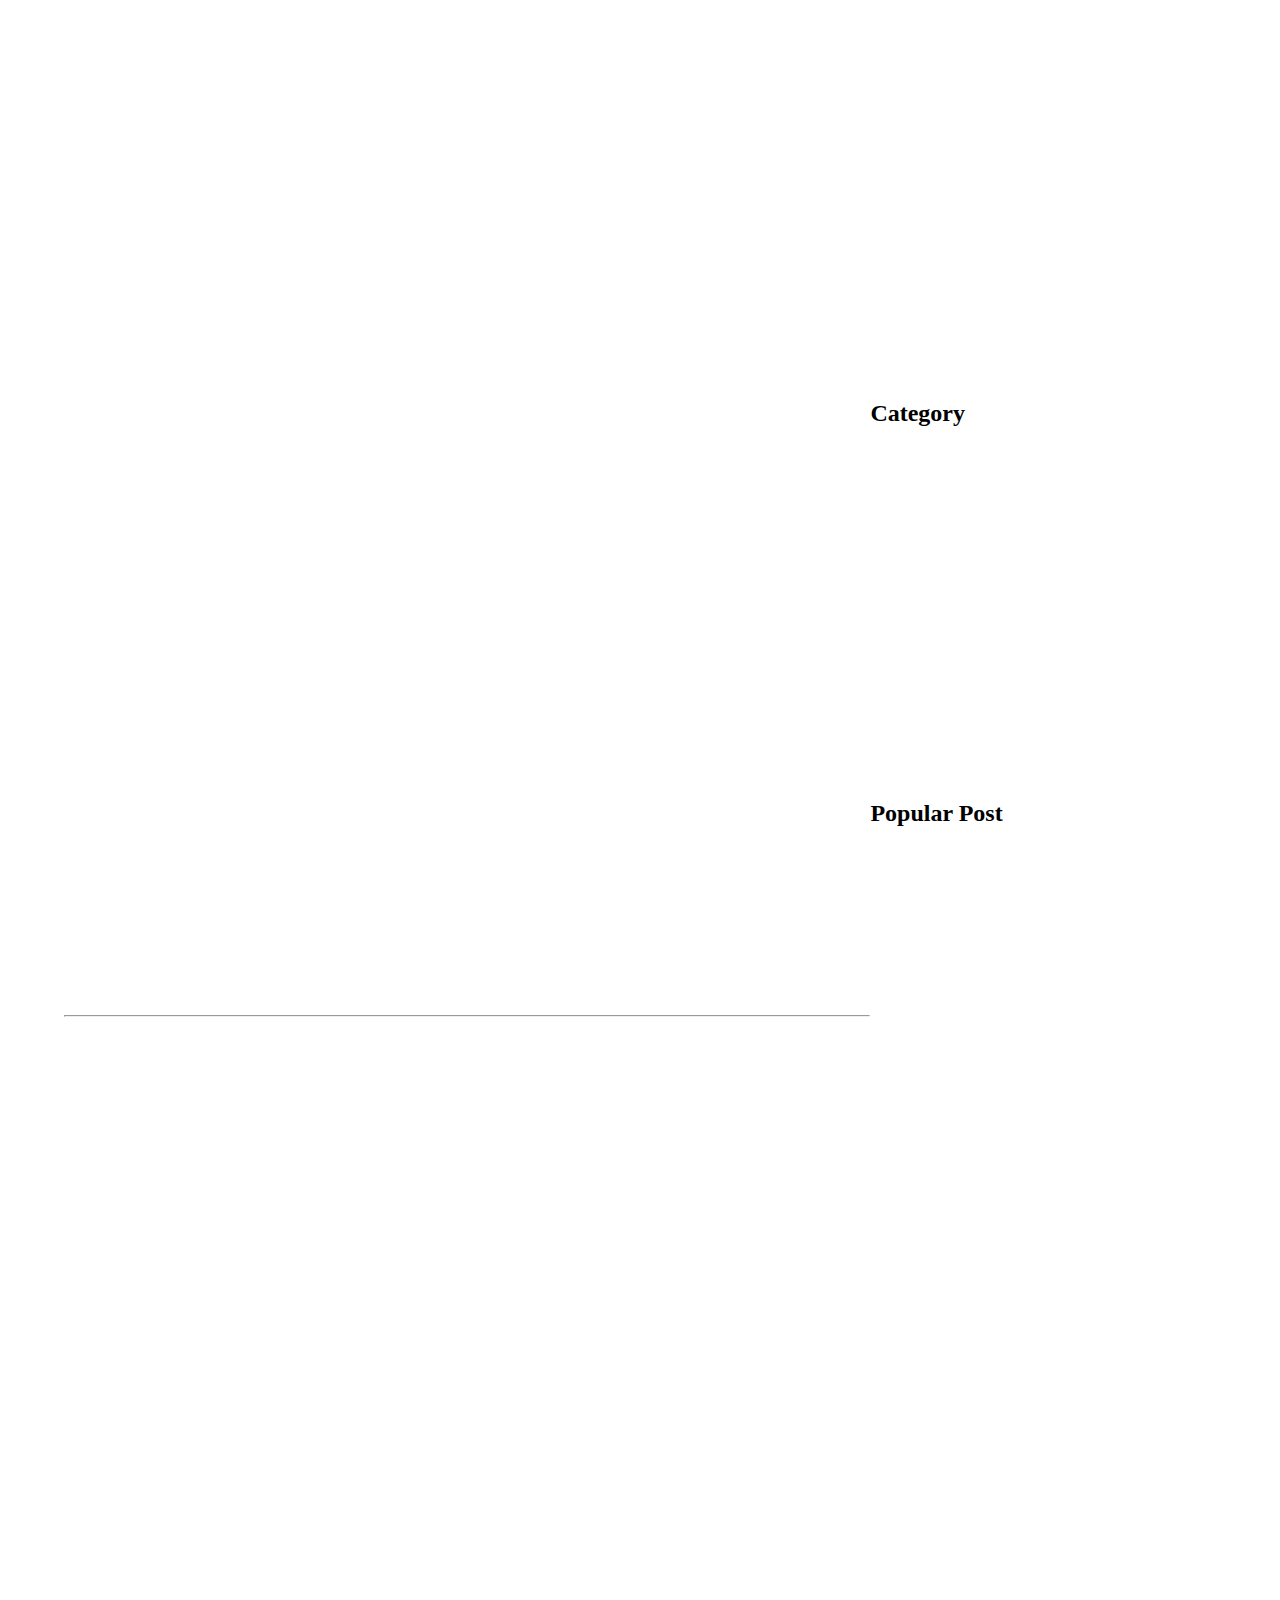
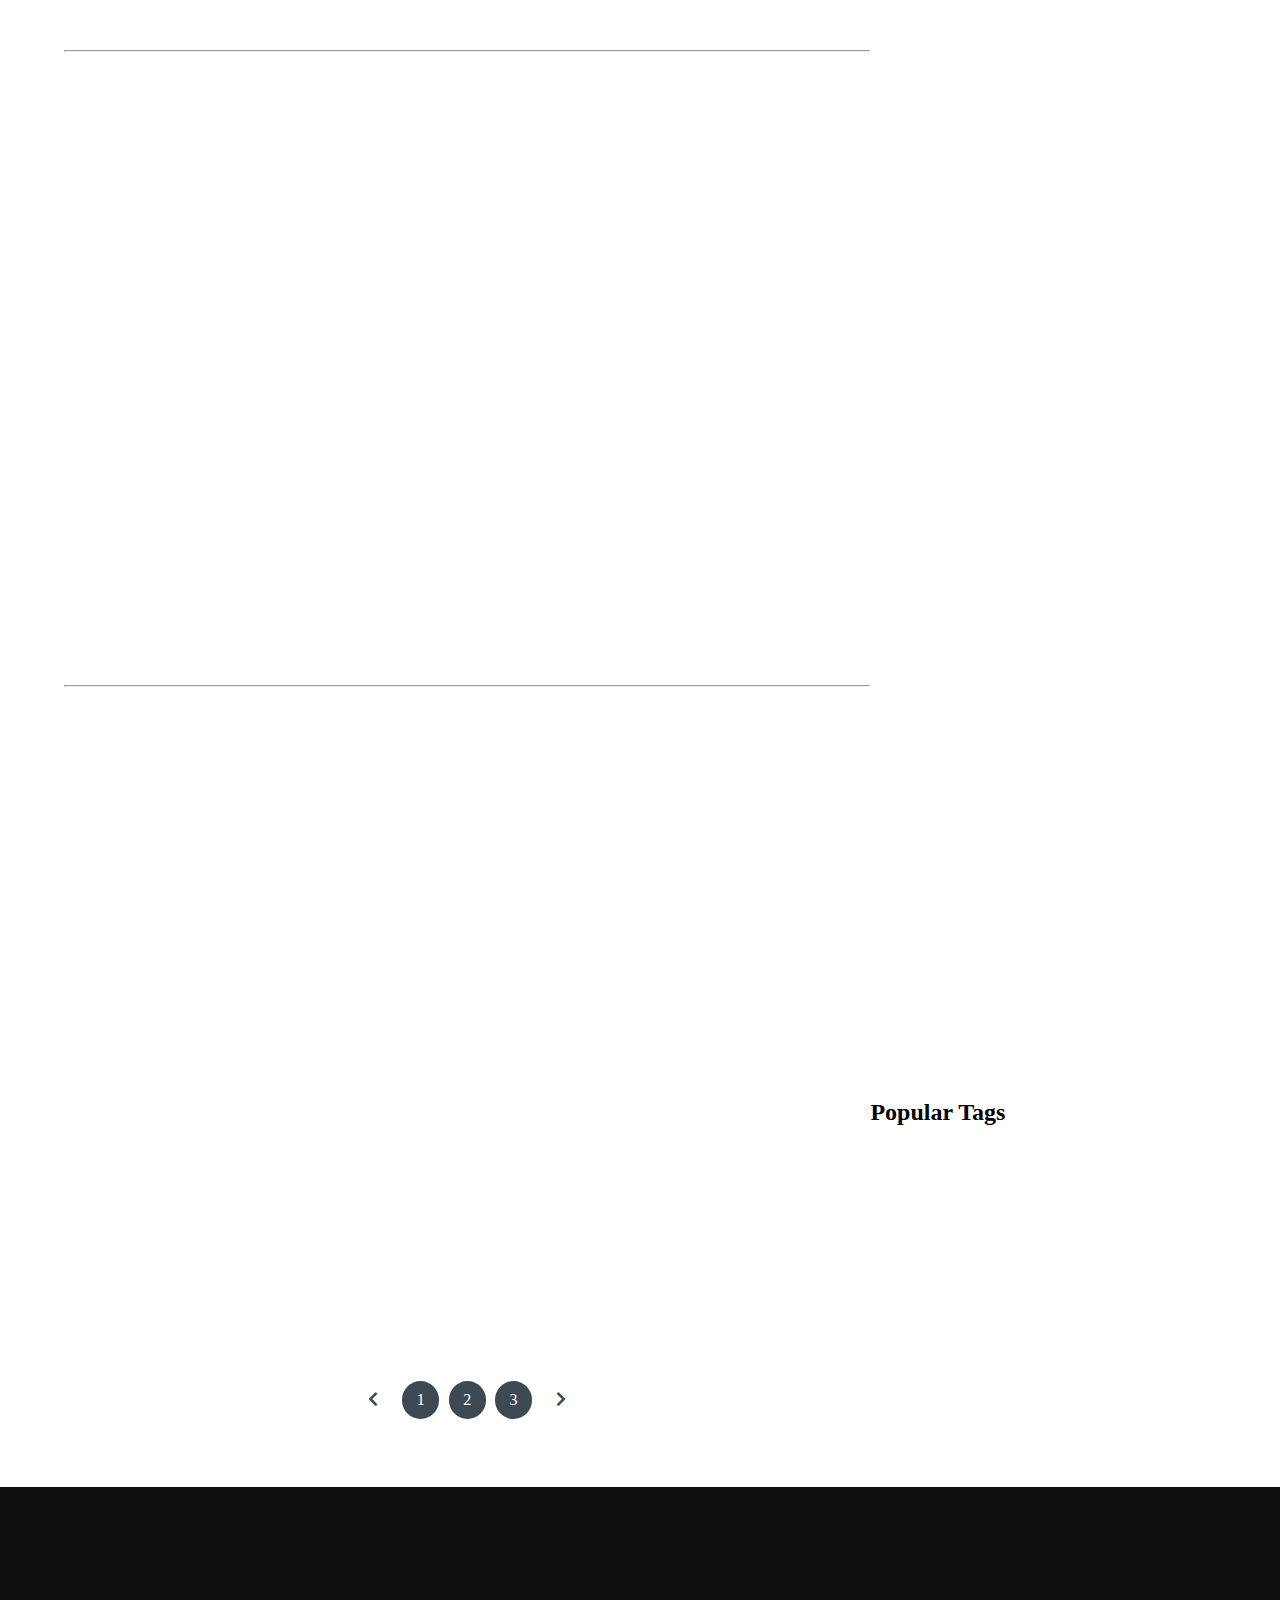
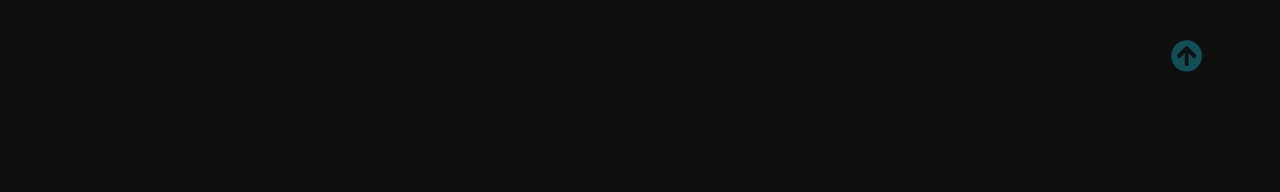
==== commit 1a1ff84c: "updated post photo" ====
--- a/index.html
+++ b/index.html
@@ -140,7 +140,7 @@
                     <div class="post-content" data-aos="zoom-in" data-aos-delay="200">
                         <div class="post-image">
                             <div>
-                                <img src="./assets/Blog-post/blog1.png" class="img" alt="blog1">
+                                <img src="./assets/honnoldhpheaven.jpg" class="img" alt="blog1">
                             </div>
                             <div class="post-info flex-row">
                                 <span><i class="fas fa-user text-gray"></i>&nbsp;&nbsp;Admin</span>
--- a/css/style.css
+++ b/css/style.css
@@ -172,7 +172,7 @@
 
 /* --------------- Site title ---------------- */
 main .site-title{
-    background: url('../assets/Background-image.png');
+    background: url('../assets/half-dome.jpg');
     background-size: cover;
     height: 110vh;
     display: flex;
@@ -205,7 +205,7 @@
 /* --------------- Blog Carousel ------------ */
 
 main .blog{
-    background: url('../assets/Abract01.png');
+    background: white;
     background-repeat: no-repeat;
     background-position: right;
     height: 100vh;
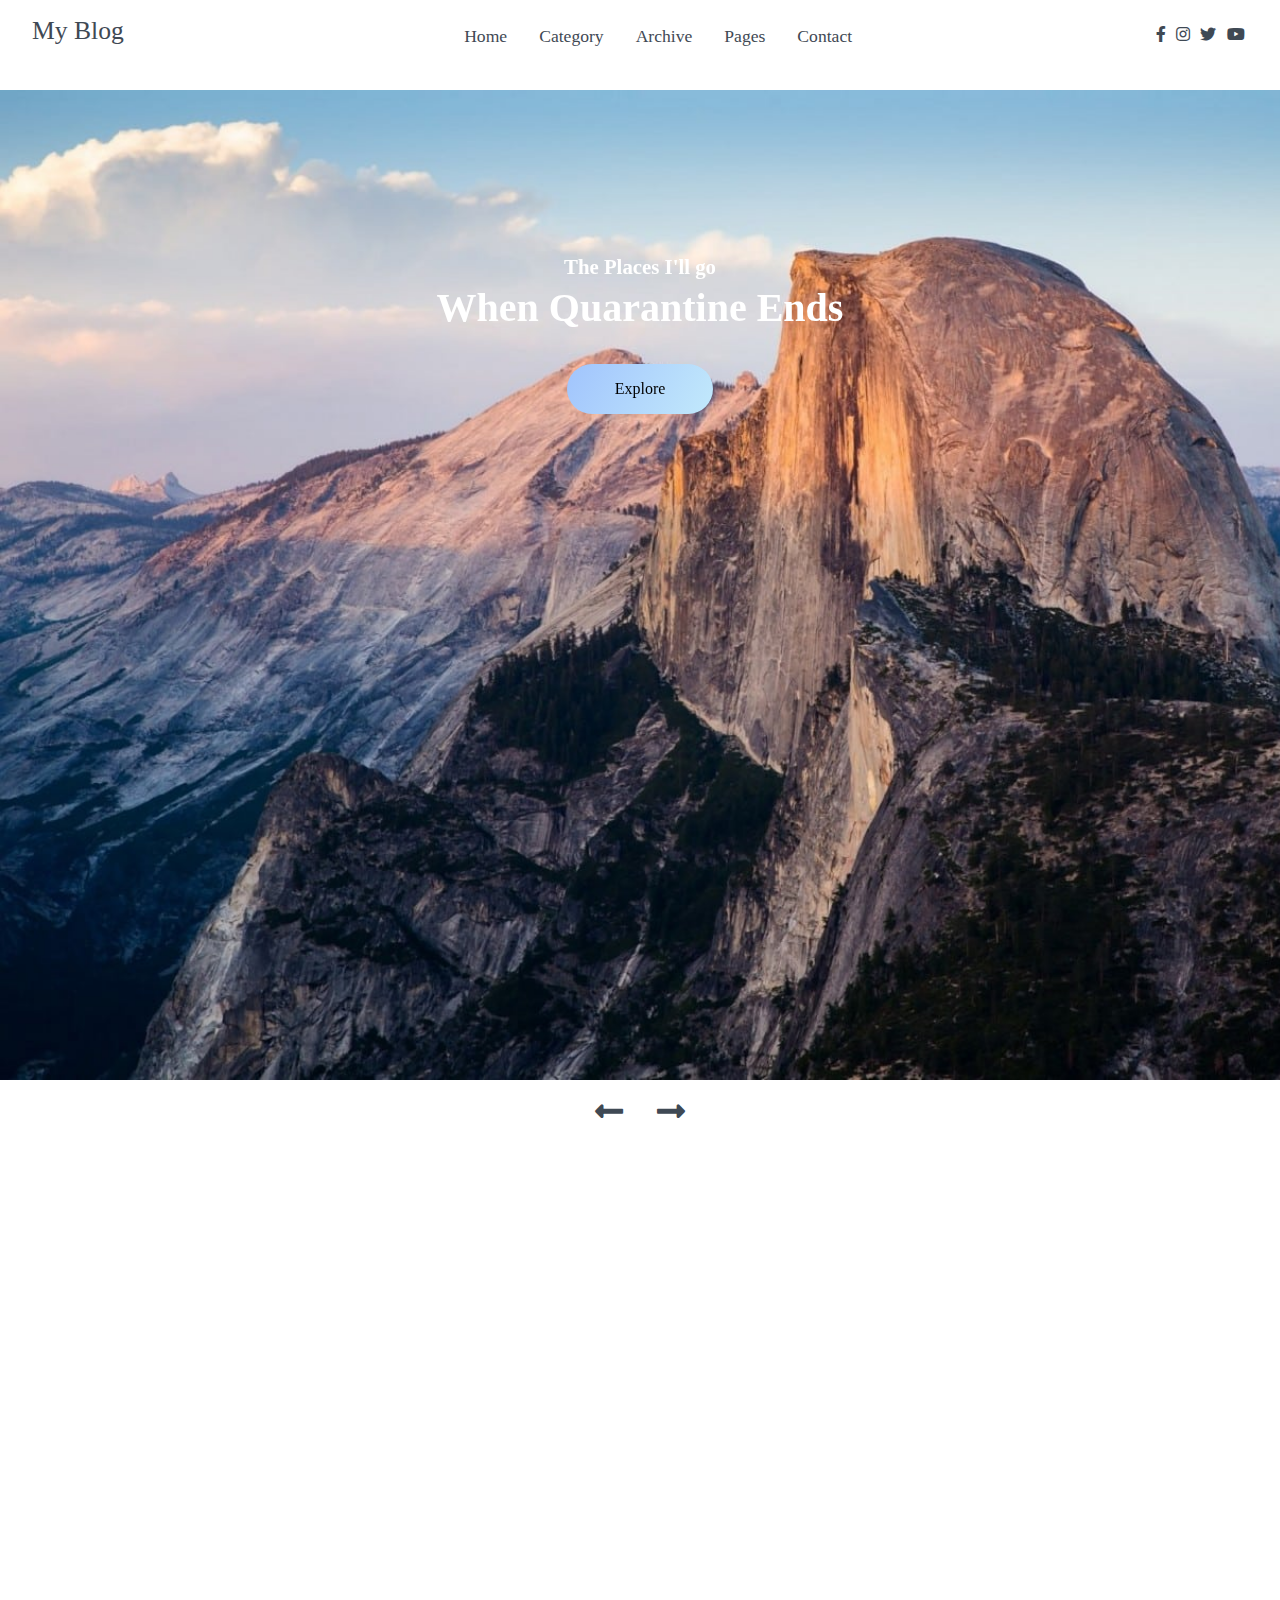
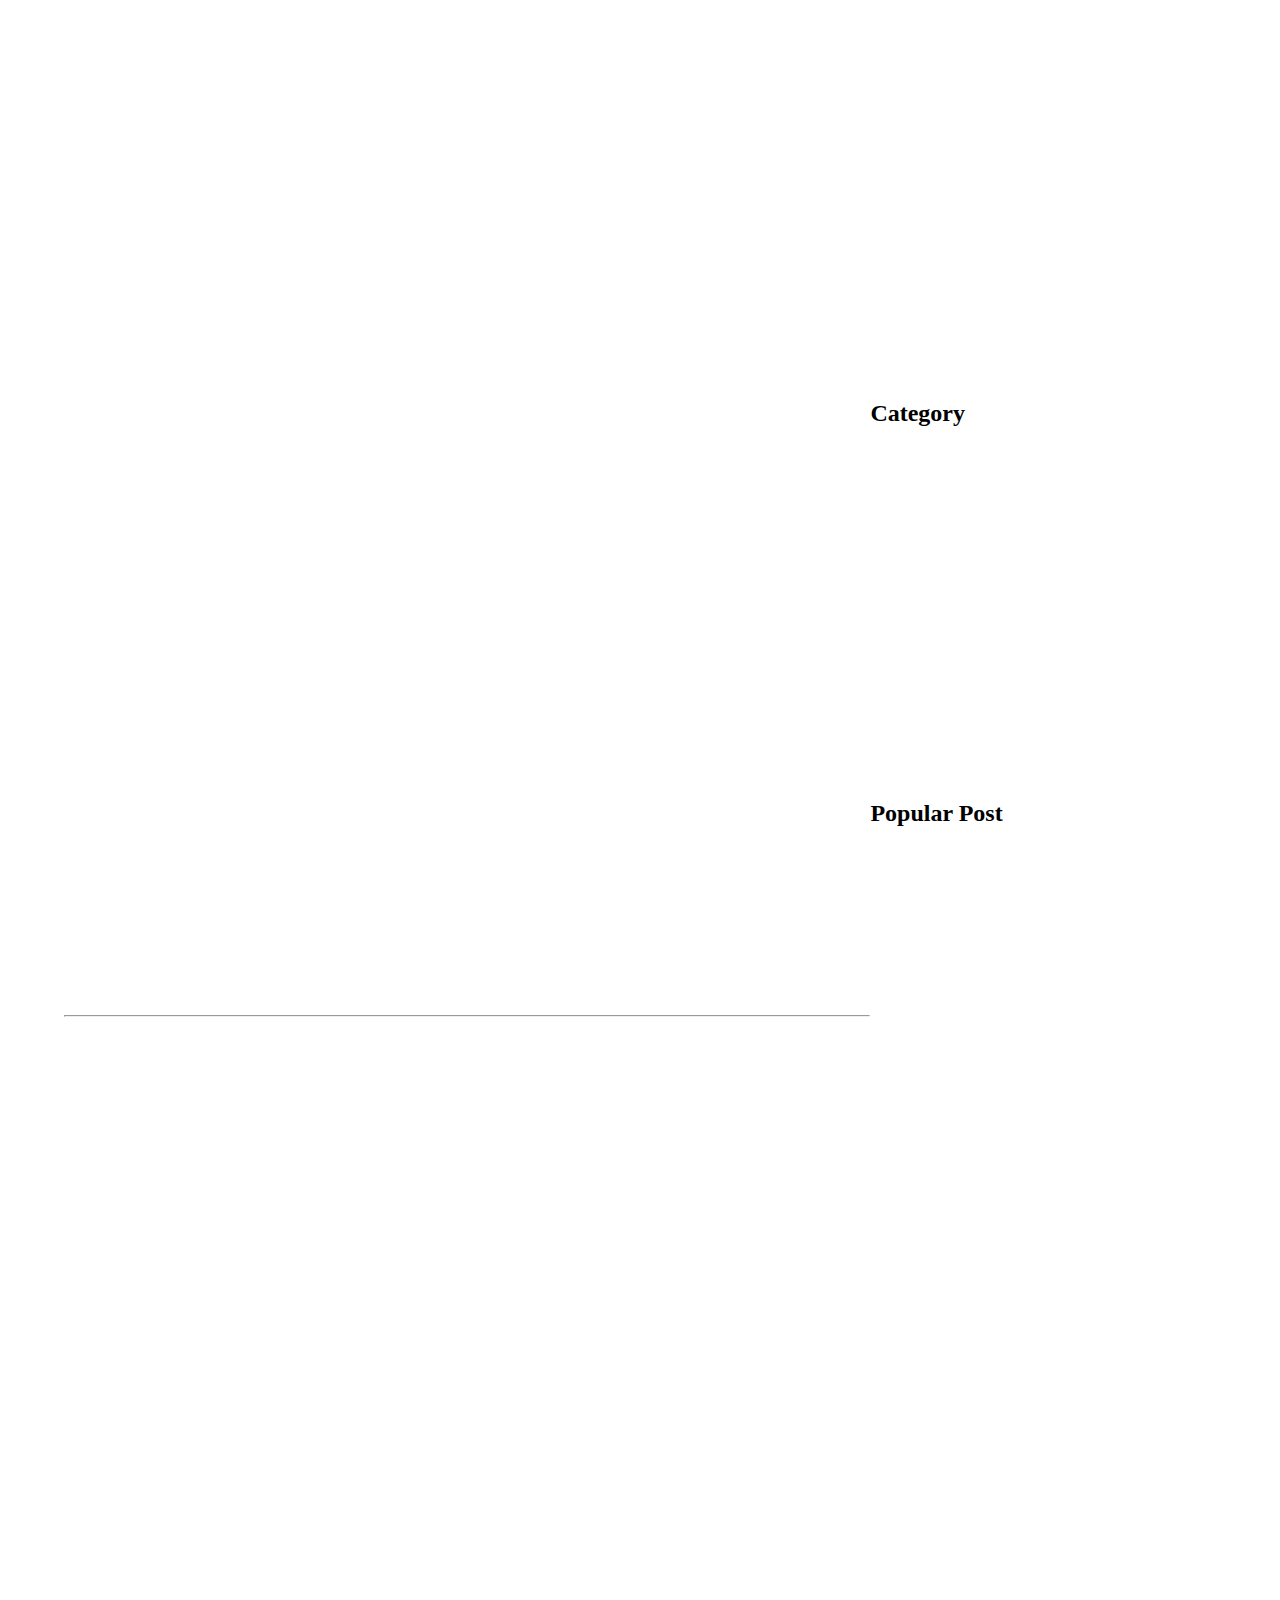
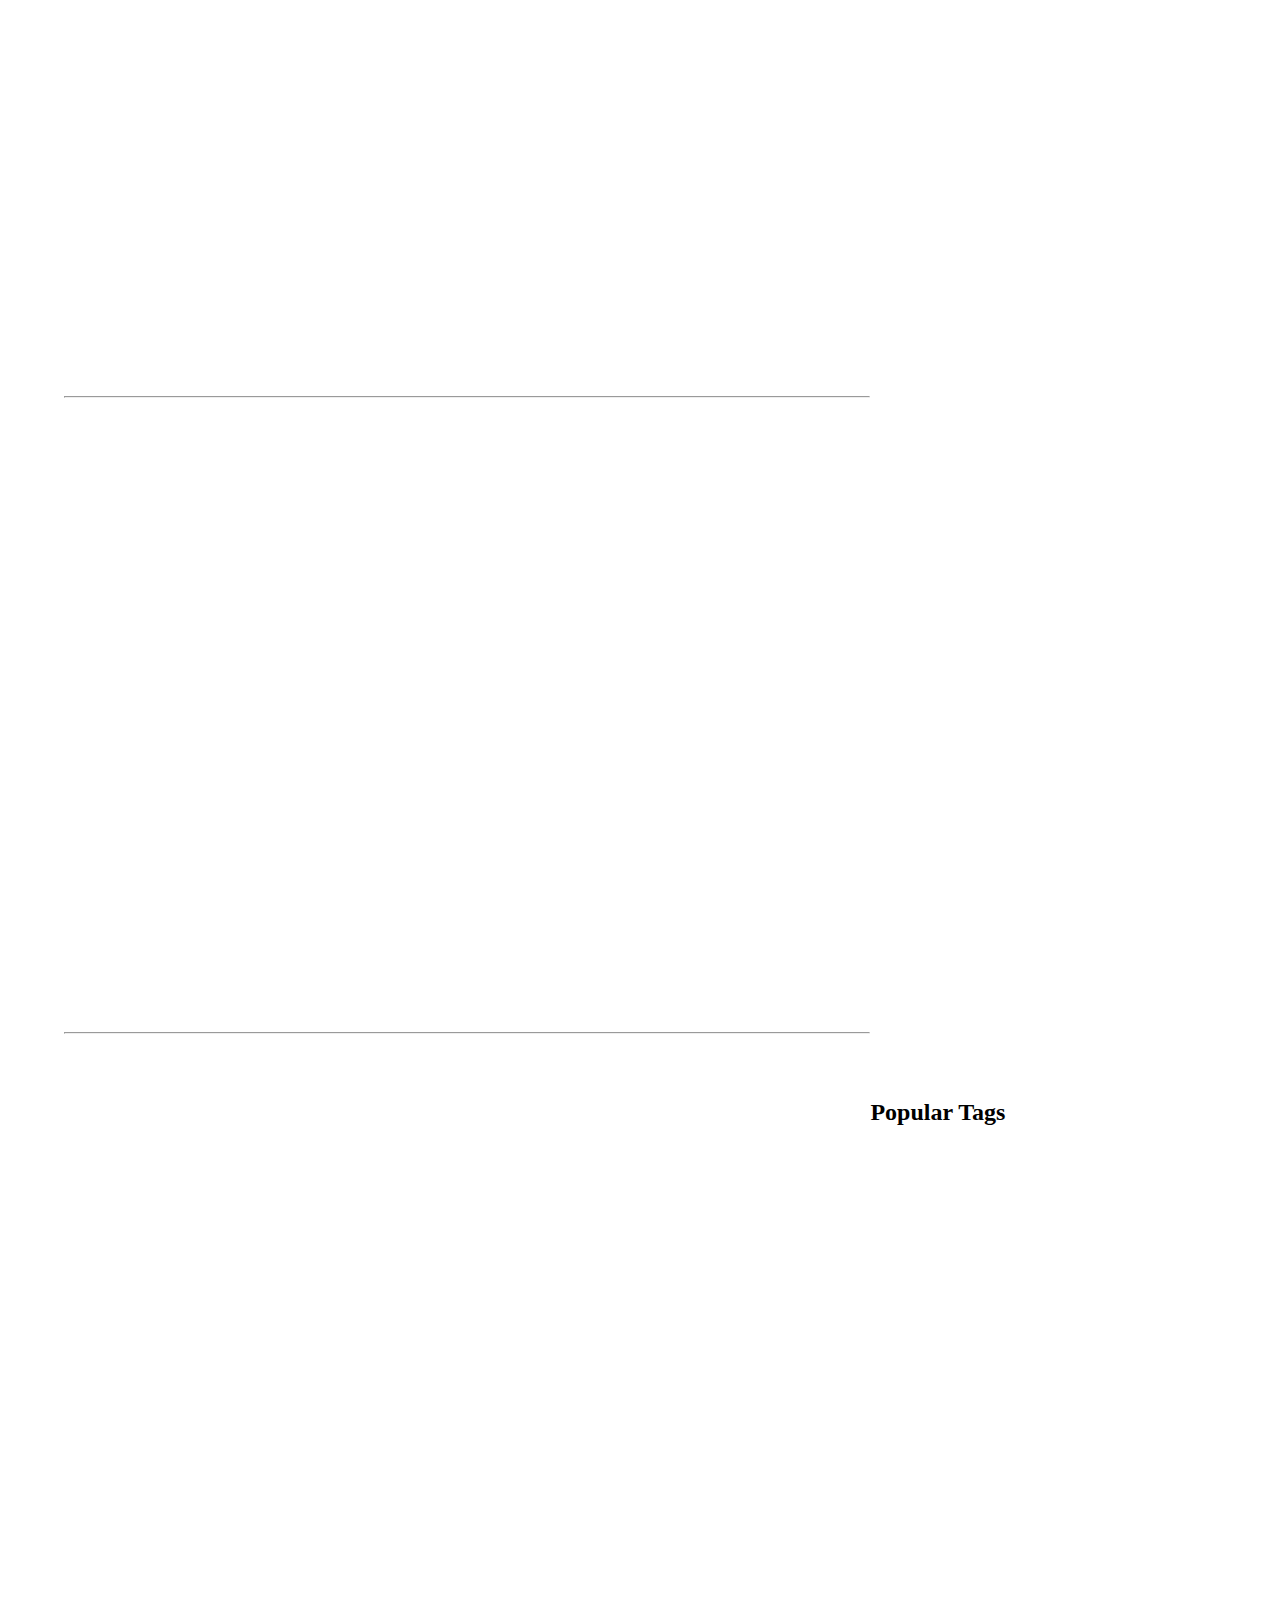
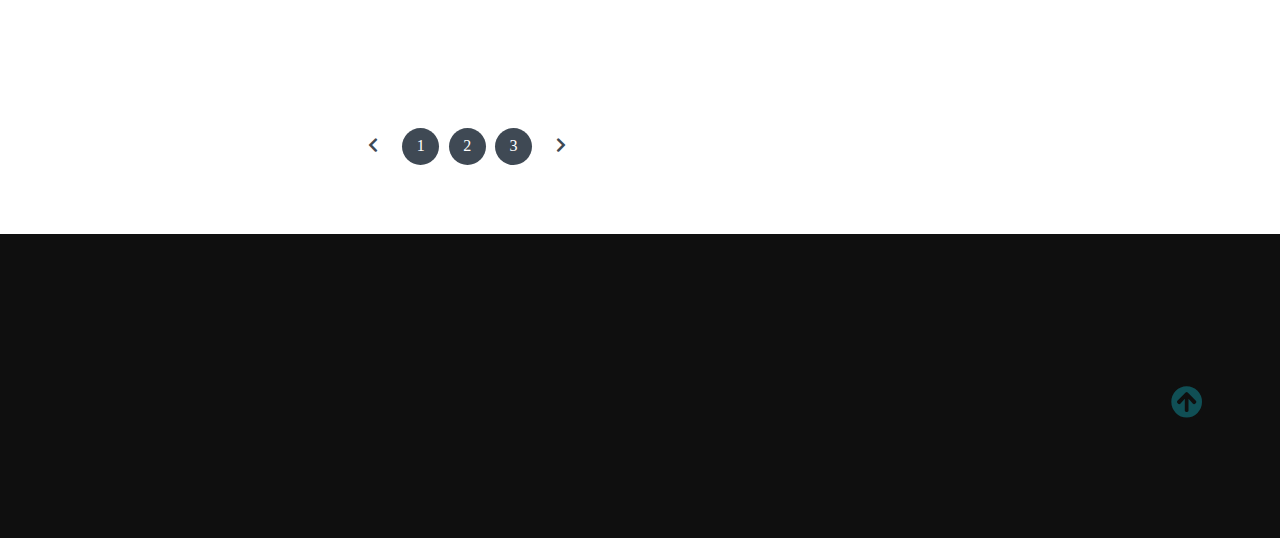
==== commit befef02a: "updated second post" ====
--- a/index.html
+++ b/index.html
@@ -149,7 +149,7 @@
                             </div>
                         </div>
                         <div class="post-title">
-                            <a href="#">The photos I'll take</a>
+                            <a href="#">The climbs I'll send</a>
                             <p>Lorem ipsum dolor sit amet consectetur adipisicing elit. Neque voluptas deserunt beatae
                                 adipisci iusto totam placeat corrupti ipsum, tempora magnam incidunt aperiam tenetur a
                                 nobis, voluptate, numquam architecto fugit. Eligendi quidem ipsam ducimus minus magni
@@ -162,7 +162,7 @@
                     <div class="post-content" data-aos="zoom-in" data-aos-delay="200">
                         <div class="post-image">
                             <div>
-                                <img src="./assets/Blog-post/blog2.png" class="img" alt="blog1">
+                                <img src="./assets/KF 2cc-2899.jpg" class="img" alt="blog1">
                             </div>
                             <div class="post-info flex-row">
                                 <span><i class="fas fa-user text-gray"></i>&nbsp;&nbsp;Admin</span>
@@ -171,7 +171,7 @@
                             </div>
                         </div>
                         <div class="post-title">
-                            <a href="#">The puppies I'll adopt</a>
+                            <a href="#">The tricks I'll learn</a>
                             <p>Lorem ipsum dolor sit amet consectetur adipisicing elit. Neque voluptas deserunt beatae
                                 adipisci iusto totam placeat corrupti ipsum, tempora magnam incidunt aperiam tenetur a
                                 nobis, voluptate, numquam architecto fugit. Eligendi quidem ipsam ducimus minus magni
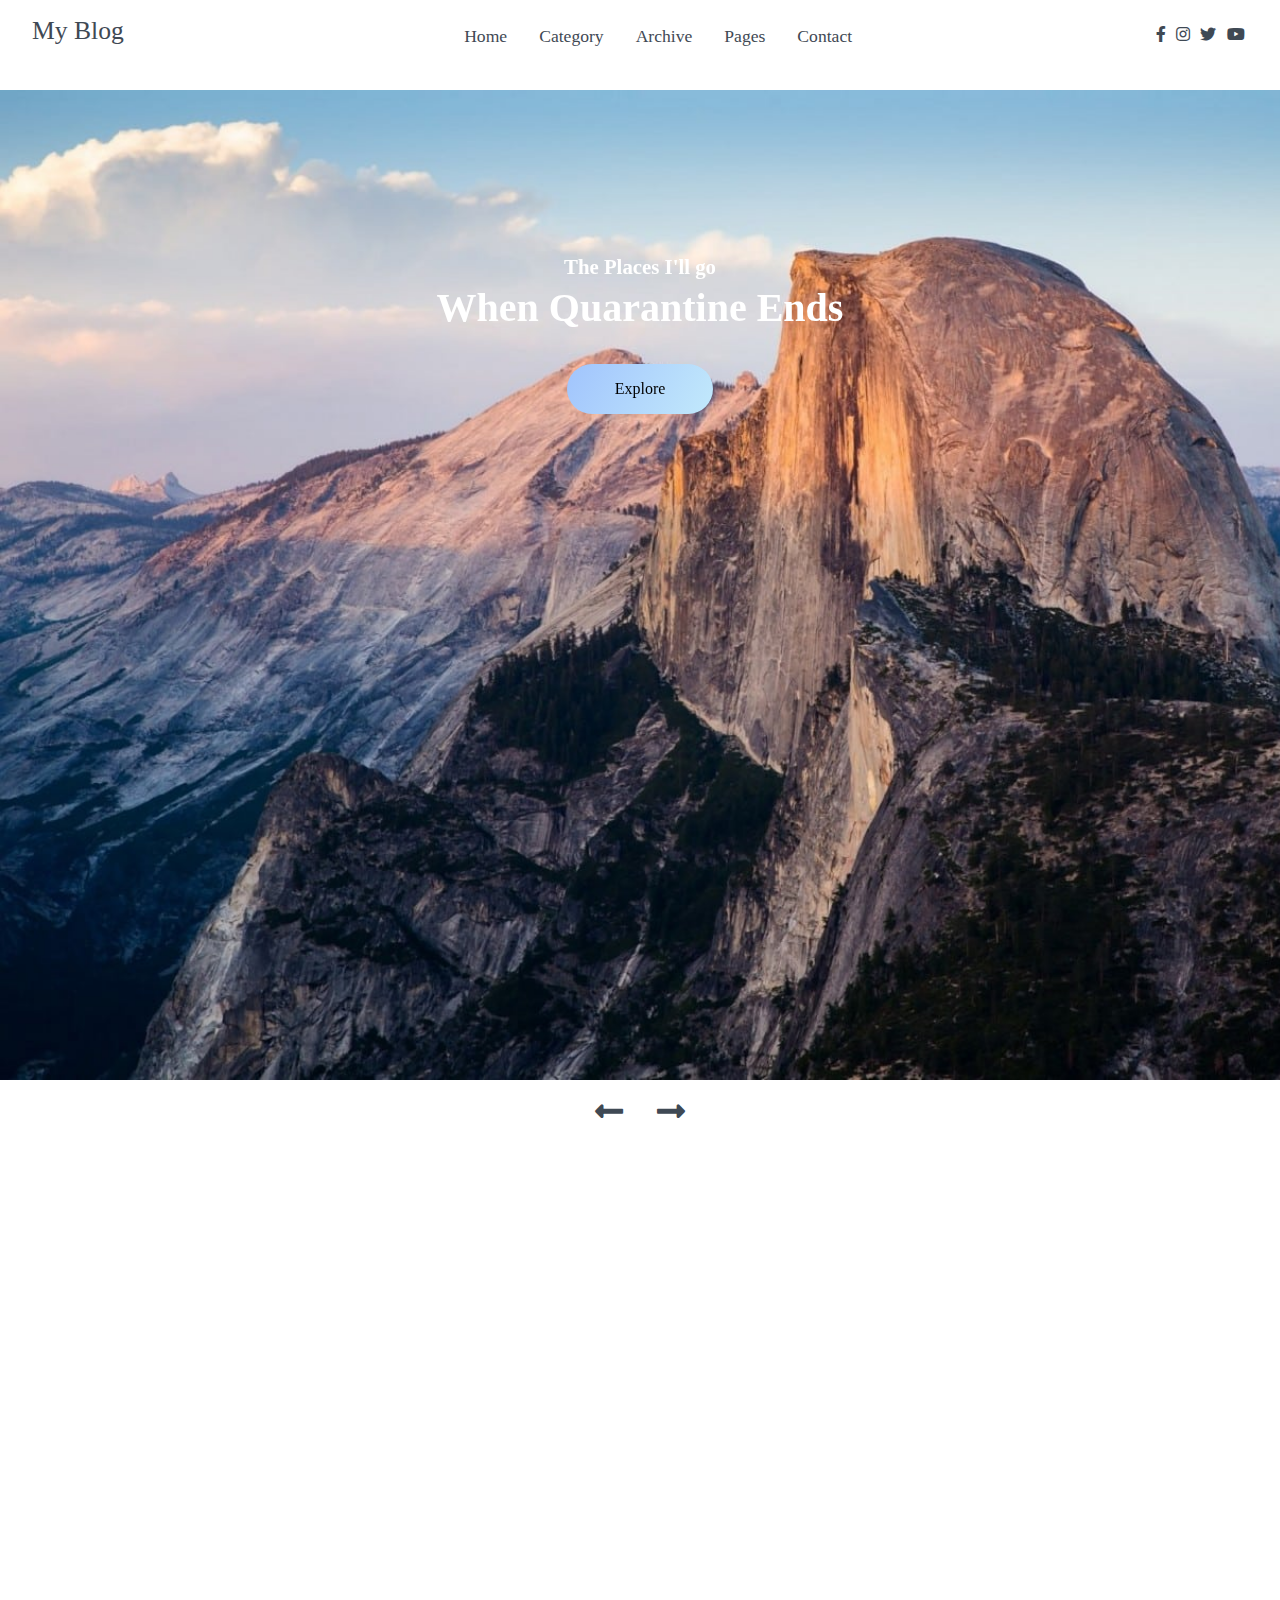
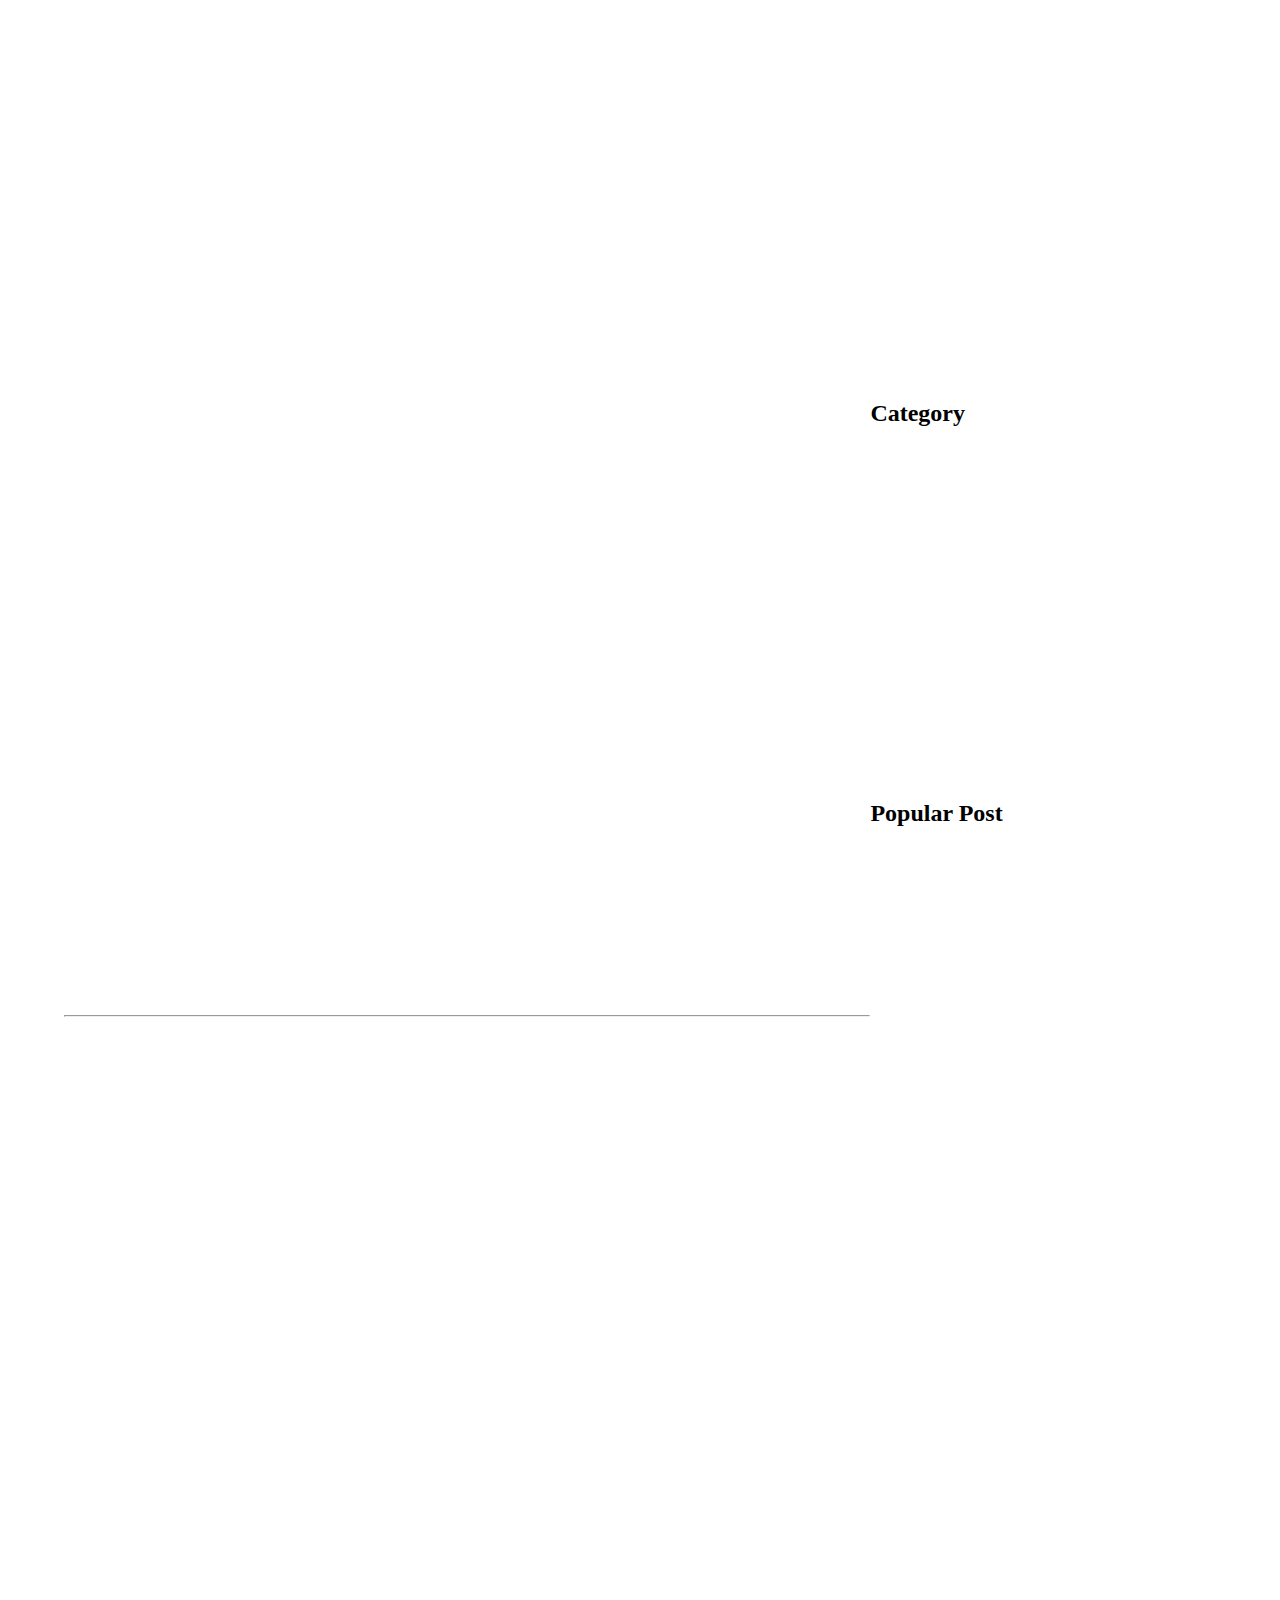
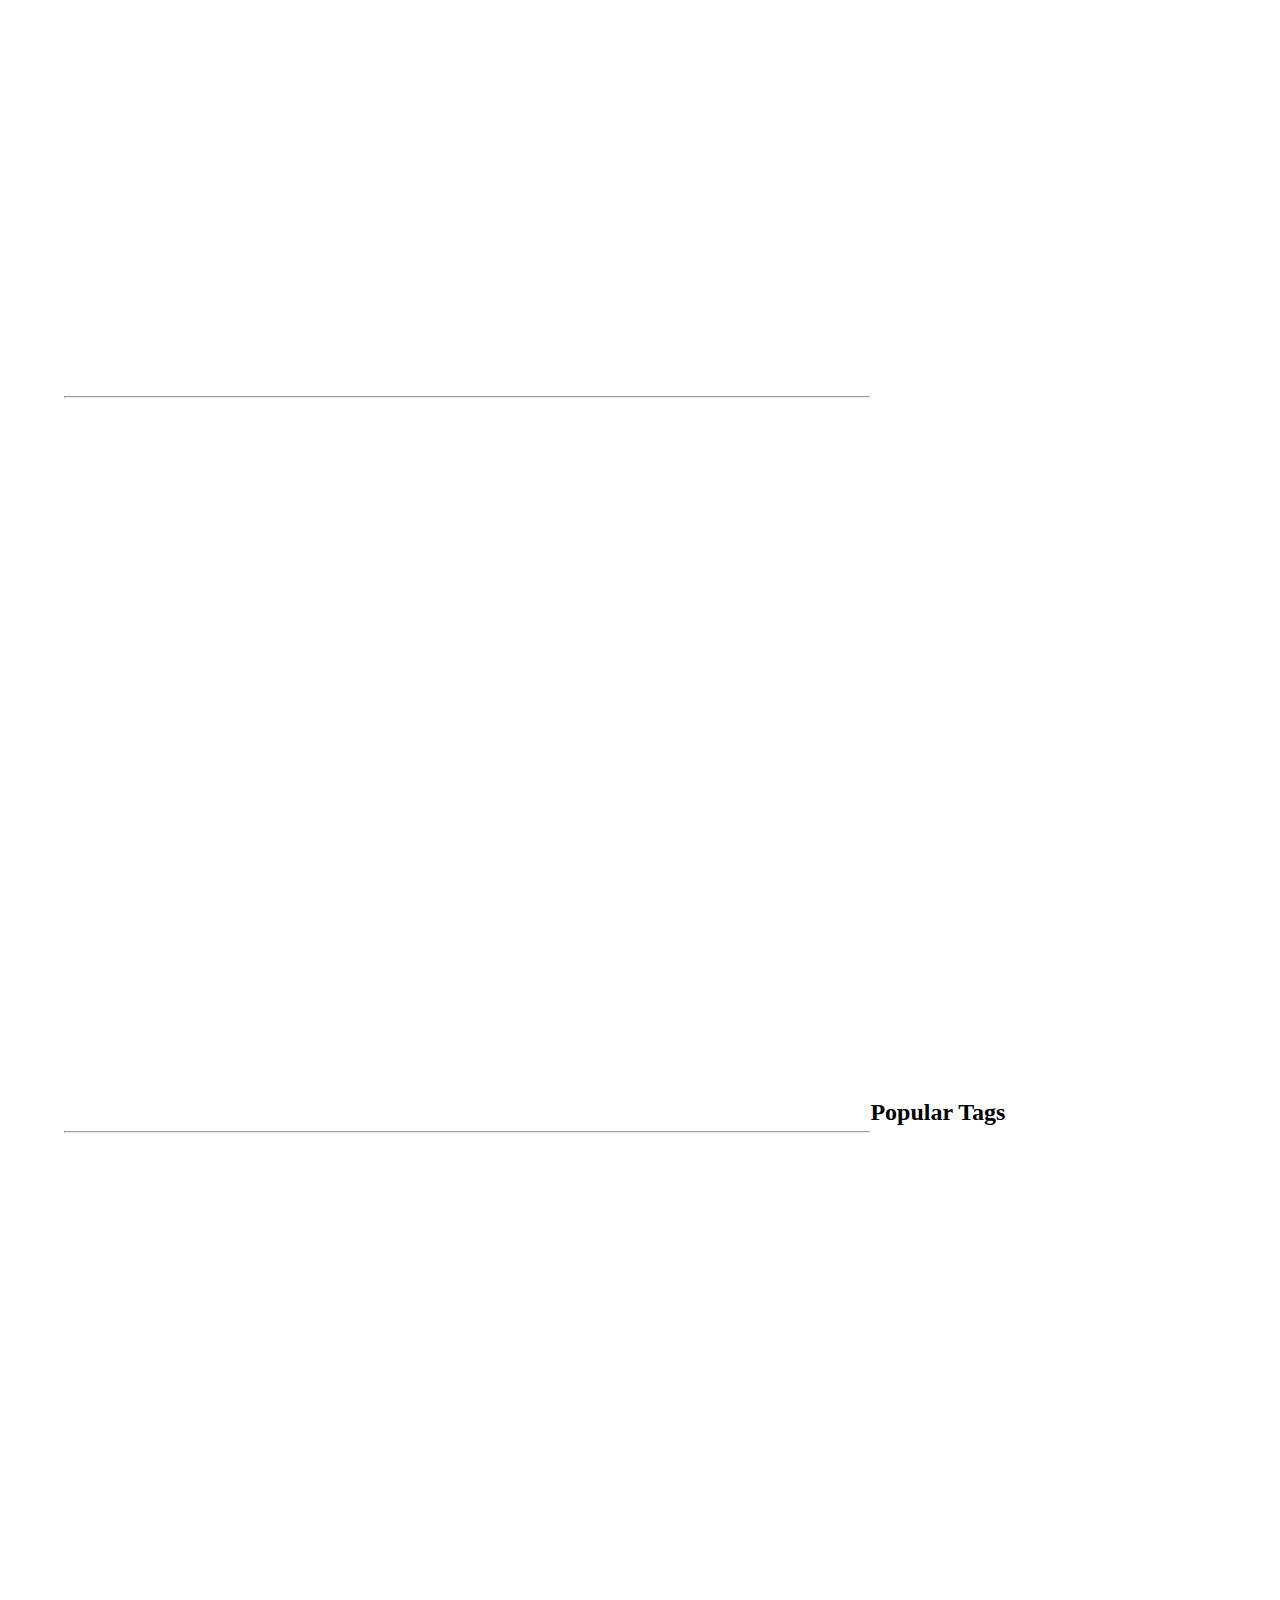
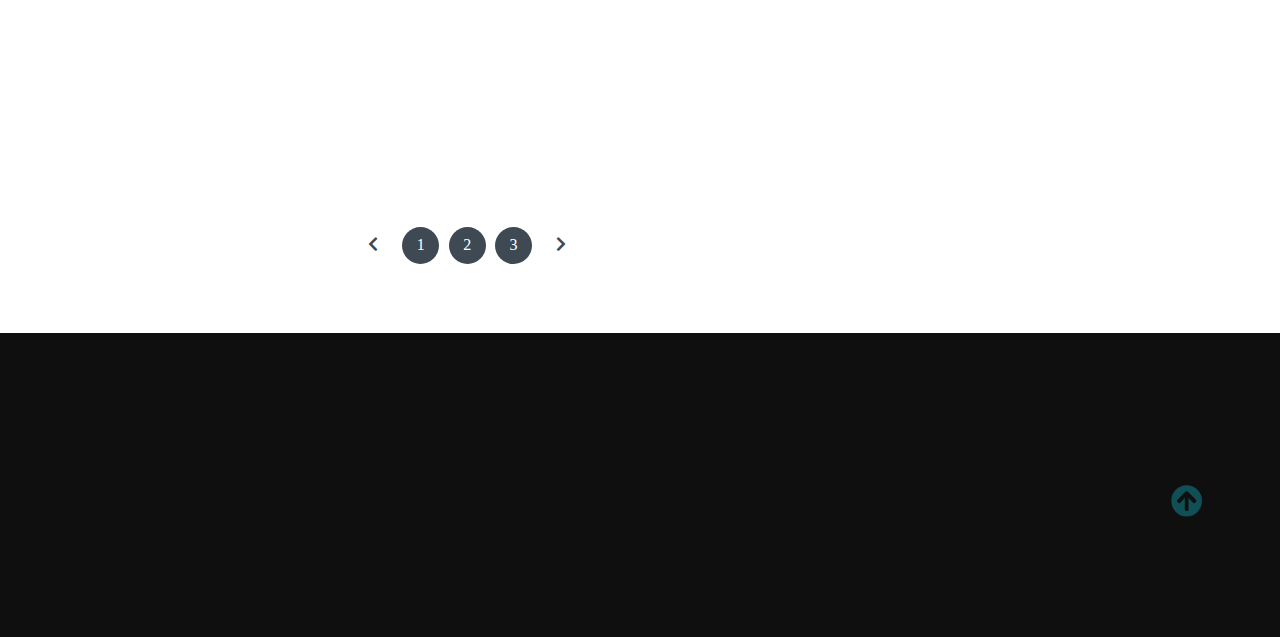
==== commit 4d41f67f: "added AI post" ====
--- a/index.html
+++ b/index.html
@@ -144,8 +144,8 @@
                             </div>
                             <div class="post-info flex-row">
                                 <span><i class="fas fa-user text-gray"></i>&nbsp;&nbsp;Admin</span>
-                                <span><i class="fas fa-calendar-alt text-gray"></i>&nbsp;&nbsp;January 14, 2019</span>
-                                <span>2 Commets</span>
+                                <span><i class="fas fa-calendar-alt text-gray"></i>&nbsp;&nbsp;Earlier Today</span>
+                                <span>2 Comments</span>
                             </div>
                         </div>
                         <div class="post-title">
@@ -166,8 +166,8 @@
                             </div>
                             <div class="post-info flex-row">
                                 <span><i class="fas fa-user text-gray"></i>&nbsp;&nbsp;Admin</span>
-                                <span><i class="fas fa-calendar-alt text-gray"></i>&nbsp;&nbsp;January 16, 2019</span>
-                                <span>7 Commets</span>
+                                <span><i class="fas fa-calendar-alt text-gray"></i>&nbsp;&nbsp;Yesterday</span>
+                                <span>7 Comments</span>
                             </div>
                         </div>
                         <div class="post-title">
@@ -184,16 +184,16 @@
                     <div class="post-content" data-aos="zoom-in" data-aos-delay="200">
                         <div class="post-image">
                             <div>
-                                <img src="./assets/Blog-post/blog3.png" class="img" alt="blog1">
+                                <img src="./assets/AI.jpg" class="img" alt="blog1">
                             </div>
                             <div class="post-info flex-row">
                                 <span><i class="fas fa-user text-gray"></i>&nbsp;&nbsp;Admin</span>
-                                <span><i class="fas fa-calendar-alt text-gray"></i>&nbsp;&nbsp;January 19, 2019</span>
-                                <span>5 Commets</span>
+                                <span><i class="fas fa-calendar-alt text-gray"></i>&nbsp;&nbsp;3 Days Ago</span>
+                                <span>5 Comments</span>
                             </div>
                         </div>
                         <div class="post-title">
-                            <a href="#">The adventures I'll go on</a>
+                            <a href="#">AI: Why It's My Dream Career</a>
                             <p>Lorem ipsum dolor sit amet consectetur adipisicing elit. Neque voluptas deserunt beatae
                                 adipisci iusto totam placeat corrupti ipsum, tempora magnam incidunt aperiam tenetur a
                                 nobis, voluptate, numquam architecto fugit. Eligendi quidem ipsam ducimus minus magni
@@ -210,8 +210,8 @@
                             </div>
                             <div class="post-info flex-row">
                                 <span><i class="fas fa-user text-gray"></i>&nbsp;&nbsp;Admin</span>
-                                <span><i class="fas fa-calendar-alt text-gray"></i>&nbsp;&nbsp;January 21, 2019</span>
-                                <span>12 Commets</span>
+                                <span><i class="fas fa-calendar-alt text-gray"></i>&nbsp;&nbsp;Last Week</span>
+                                <span>12 Comments</span>
                             </div>
                         </div>
                         <div class="post-title">
@@ -266,9 +266,8 @@
                                     <img src="./assets/popular-post/m-blog-1.jpg" class="img" alt="blog1">
                                 </div>
                                 <div class="post-info flex-row">
-                                    <span><i class="fas fa-calendar-alt text-gray"></i>&nbsp;&nbsp;January 14,
-                                        2019</span>
-                                    <span>2 Commets</span>
+                                    <span><i class="fas fa-calendar-alt text-gray"></i>&nbsp;&nbsp;Last Week</span>
+                                    <span>2 Comments</span>
                                 </div>
                             </div>
                             <div class="post-title">
@@ -281,9 +280,8 @@
                                     <img src="./assets/popular-post/m-blog-2.jpg" class="img" alt="blog1">
                                 </div>
                                 <div class="post-info flex-row">
-                                    <span><i class="fas fa-calendar-alt text-gray"></i>&nbsp;&nbsp;January 14,
-                                        2019</span>
-                                    <span>2 Commets</span>
+                                    <span><i class="fas fa-calendar-alt text-gray"></i>&nbsp;&nbsp;3 Days Ago</span>
+                                    <span>2 Comments</span>
                                 </div>
                             </div>
                             <div class="post-title">
@@ -298,7 +296,7 @@
                                 <div class="post-info flex-row">
                                     <span><i class="fas fa-calendar-alt text-gray"></i>&nbsp;&nbsp;January 14,
                                         2019</span>
-                                    <span>2 Commets</span>
+                                    <span>2 Comments</span>
                                 </div>
                             </div>
                             <div class="post-title">
@@ -313,7 +311,7 @@
                                 <div class="post-info flex-row">
                                     <span><i class="fas fa-calendar-alt text-gray"></i>&nbsp;&nbsp;January 14,
                                         2019</span>
-                                    <span>2 Commets</span>
+                                    <span>2 Comments</span>
                                 </div>
                             </div>
                             <div class="post-title">
@@ -328,7 +326,7 @@
                                 <div class="post-info flex-row">
                                     <span><i class="fas fa-calendar-alt text-gray"></i>&nbsp;&nbsp;January 14,
                                         2019</span>
-                                    <span>2 Commets</span>
+                                    <span>2 Comments</span>
                                 </div>
                             </div>
                             <div class="post-title">
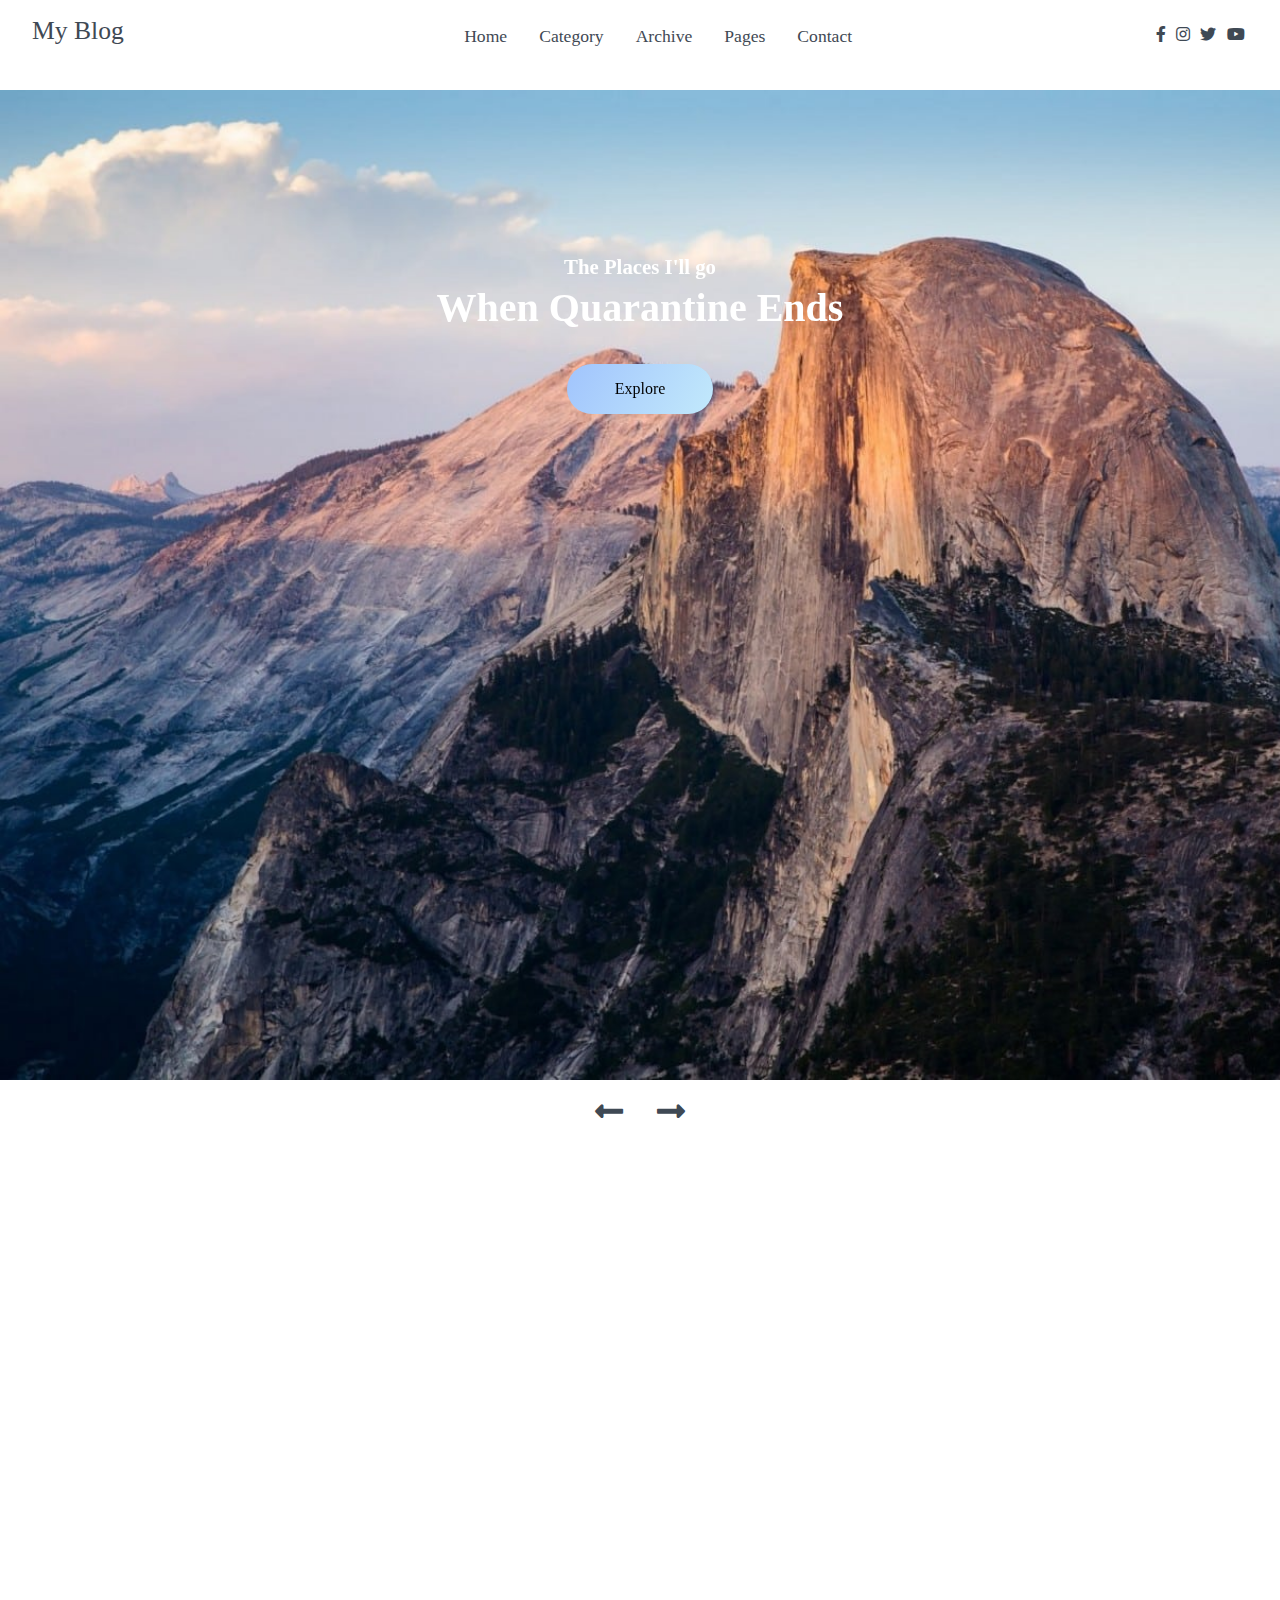
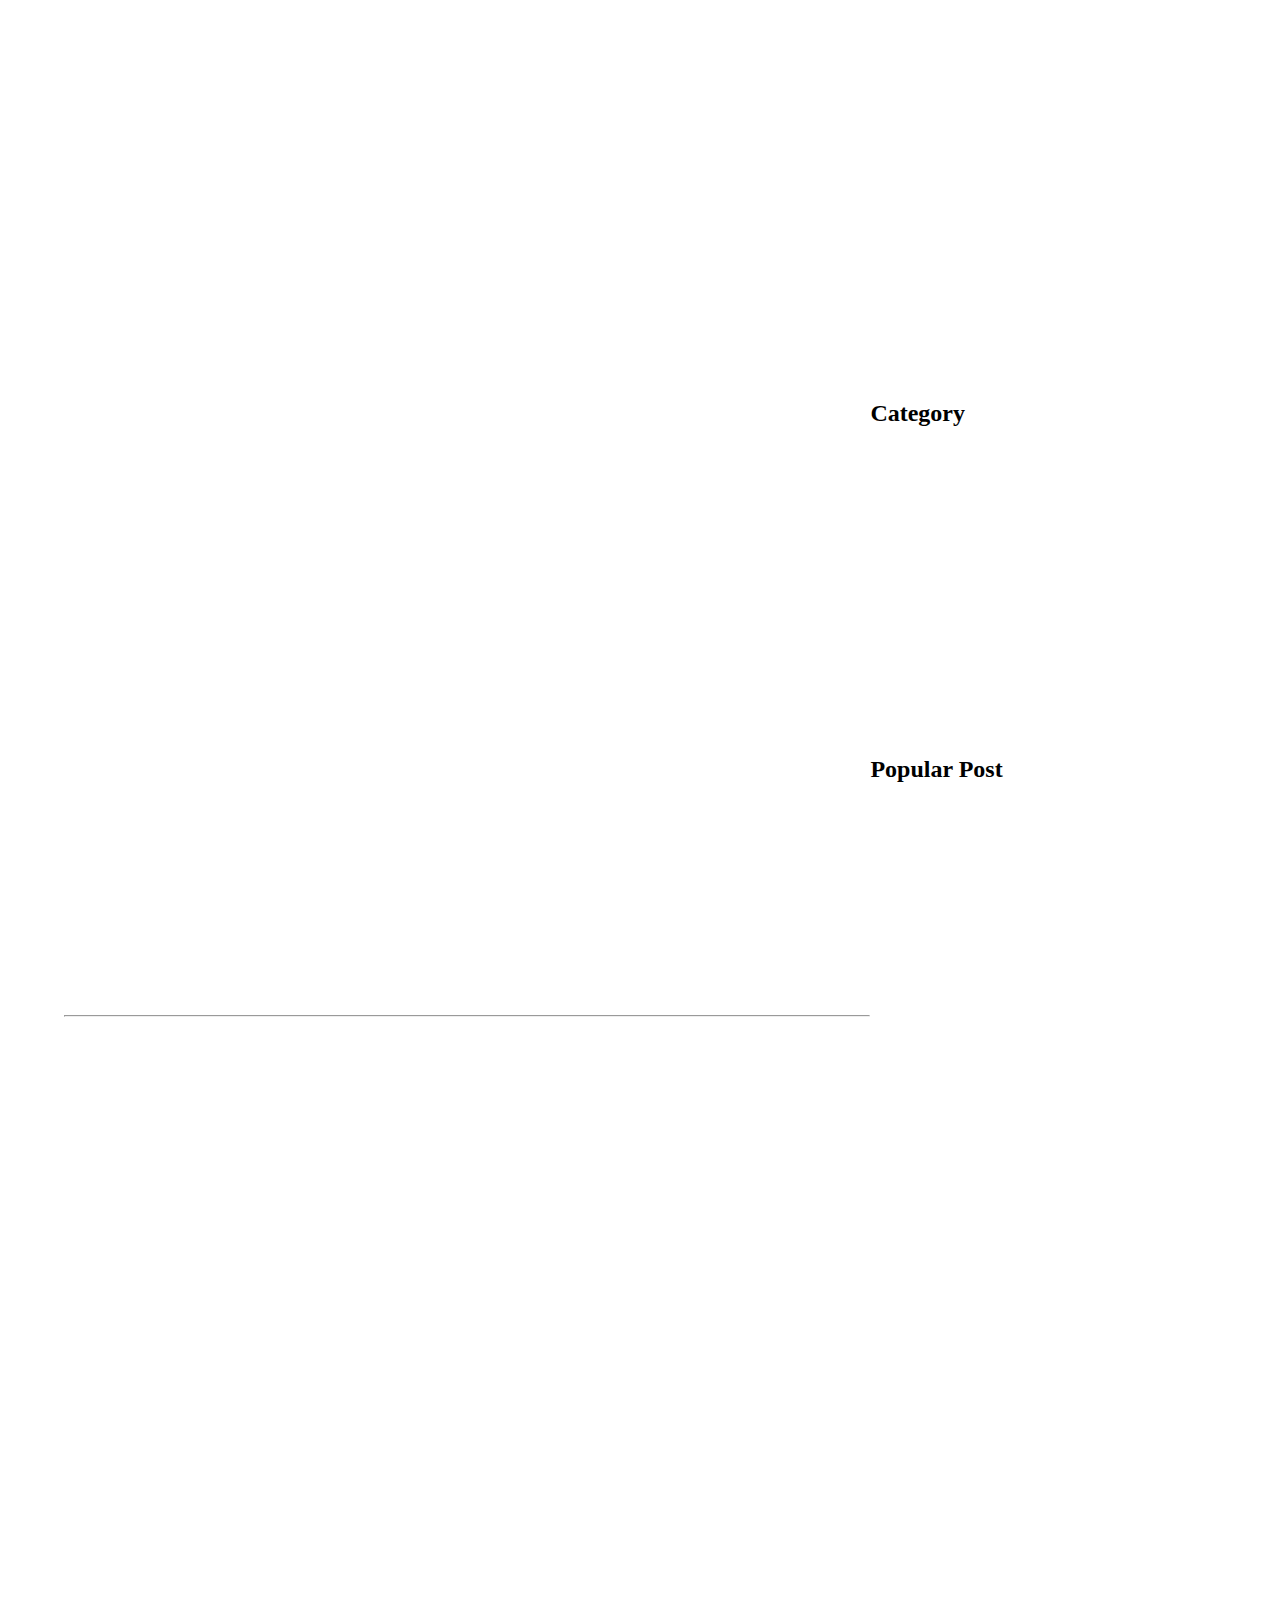
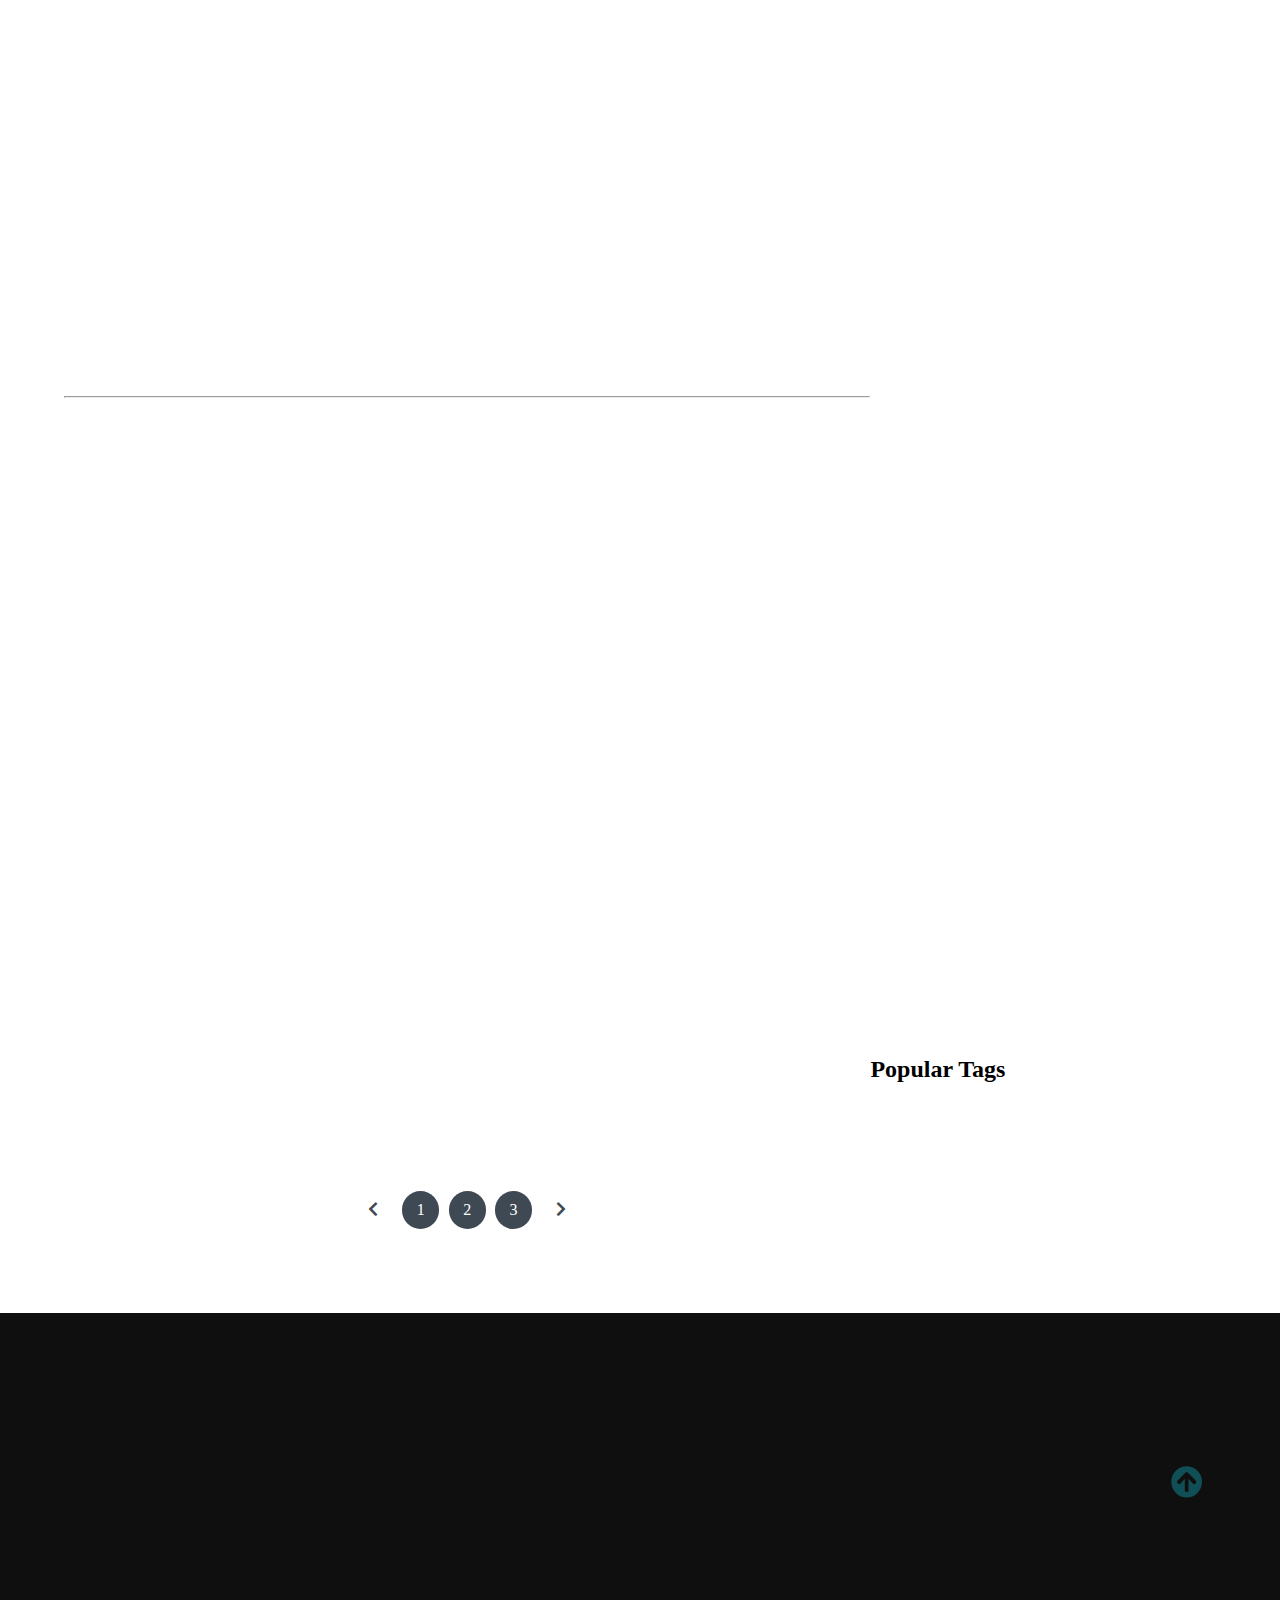
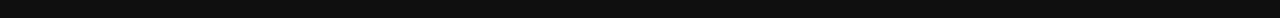
==== commit 4be6a995: "updated post titles" ====
--- a/index.html
+++ b/index.html
@@ -149,7 +149,7 @@
                             </div>
                         </div>
                         <div class="post-title">
-                            <a href="#">The climbs I'll send</a>
+                            <a href="#">How climbing inspires me</a>
                             <p>Lorem ipsum dolor sit amet consectetur adipisicing elit. Neque voluptas deserunt beatae
                                 adipisci iusto totam placeat corrupti ipsum, tempora magnam incidunt aperiam tenetur a
                                 nobis, voluptate, numquam architecto fugit. Eligendi quidem ipsam ducimus minus magni
@@ -171,7 +171,7 @@
                             </div>
                         </div>
                         <div class="post-title">
-                            <a href="#">The tricks I'll learn</a>
+                            <a href="#">What makes the feeling of being on the water unparalleled</a>
                             <p>Lorem ipsum dolor sit amet consectetur adipisicing elit. Neque voluptas deserunt beatae
                                 adipisci iusto totam placeat corrupti ipsum, tempora magnam incidunt aperiam tenetur a
                                 nobis, voluptate, numquam architecto fugit. Eligendi quidem ipsam ducimus minus magni
@@ -201,7 +201,7 @@
                             </p>
                             <button class="btn post-btn">Read More &nbsp; <i class="fas fa-arrow-right"></i></button>
                         </div>
-                    </div>
+                    </div>  <!--
                     <hr>
                     <div class="post-content" data-aos="zoom-in" data-aos-delay="200">
                         <div class="post-image">
@@ -224,6 +224,9 @@
                             <button class="btn post-btn">Read More &nbsp; <i class="fas fa-arrow-right"></i></button>
                         </div>
                     </div>
+
+                    -->
+
                     <div class="pagination flex-row">
                         <a href="#"><i class="fas fa-chevron-left"></i></a>
                         <a href="#" class="pages">1</a>
@@ -237,24 +240,20 @@
                         <h2>Category</h2>
                         <ul class="category-list">
                             <li class="list-items" data-aos="fade-left" data-aos-delay="100">
-                                <a href="#">Software</a>
+                                <a href="#">Climbing</a>
                                 <span>(05)</span>
                             </li>
                             <li class="list-items" data-aos="fade-left" data-aos-delay="200">
-                                <a href="#">Techonlogy</a>
+                                <a href="#">Kitesurfing</a>
                                 <span>(02)</span>
                             </li>
                             <li class="list-items" data-aos="fade-left" data-aos-delay="300">
-                                <a href="#">Lifestyle</a>
+                                <a href="#">Software</a>
                                 <span>(07)</span>
                             </li>
                             <li class="list-items" data-aos="fade-left" data-aos-delay="400">
-                                <a href="#">Shopping</a>
+                                <a href="#">Travel</a>
                                 <span>(01)</span>
-                            </li>
-                            <li class="list-items" data-aos="fade-left" data-aos-delay="500">
-                                <a href="#">Food</a>
-                                <span>(08)</span>
                             </li>
                         </ul>
                     </div>
